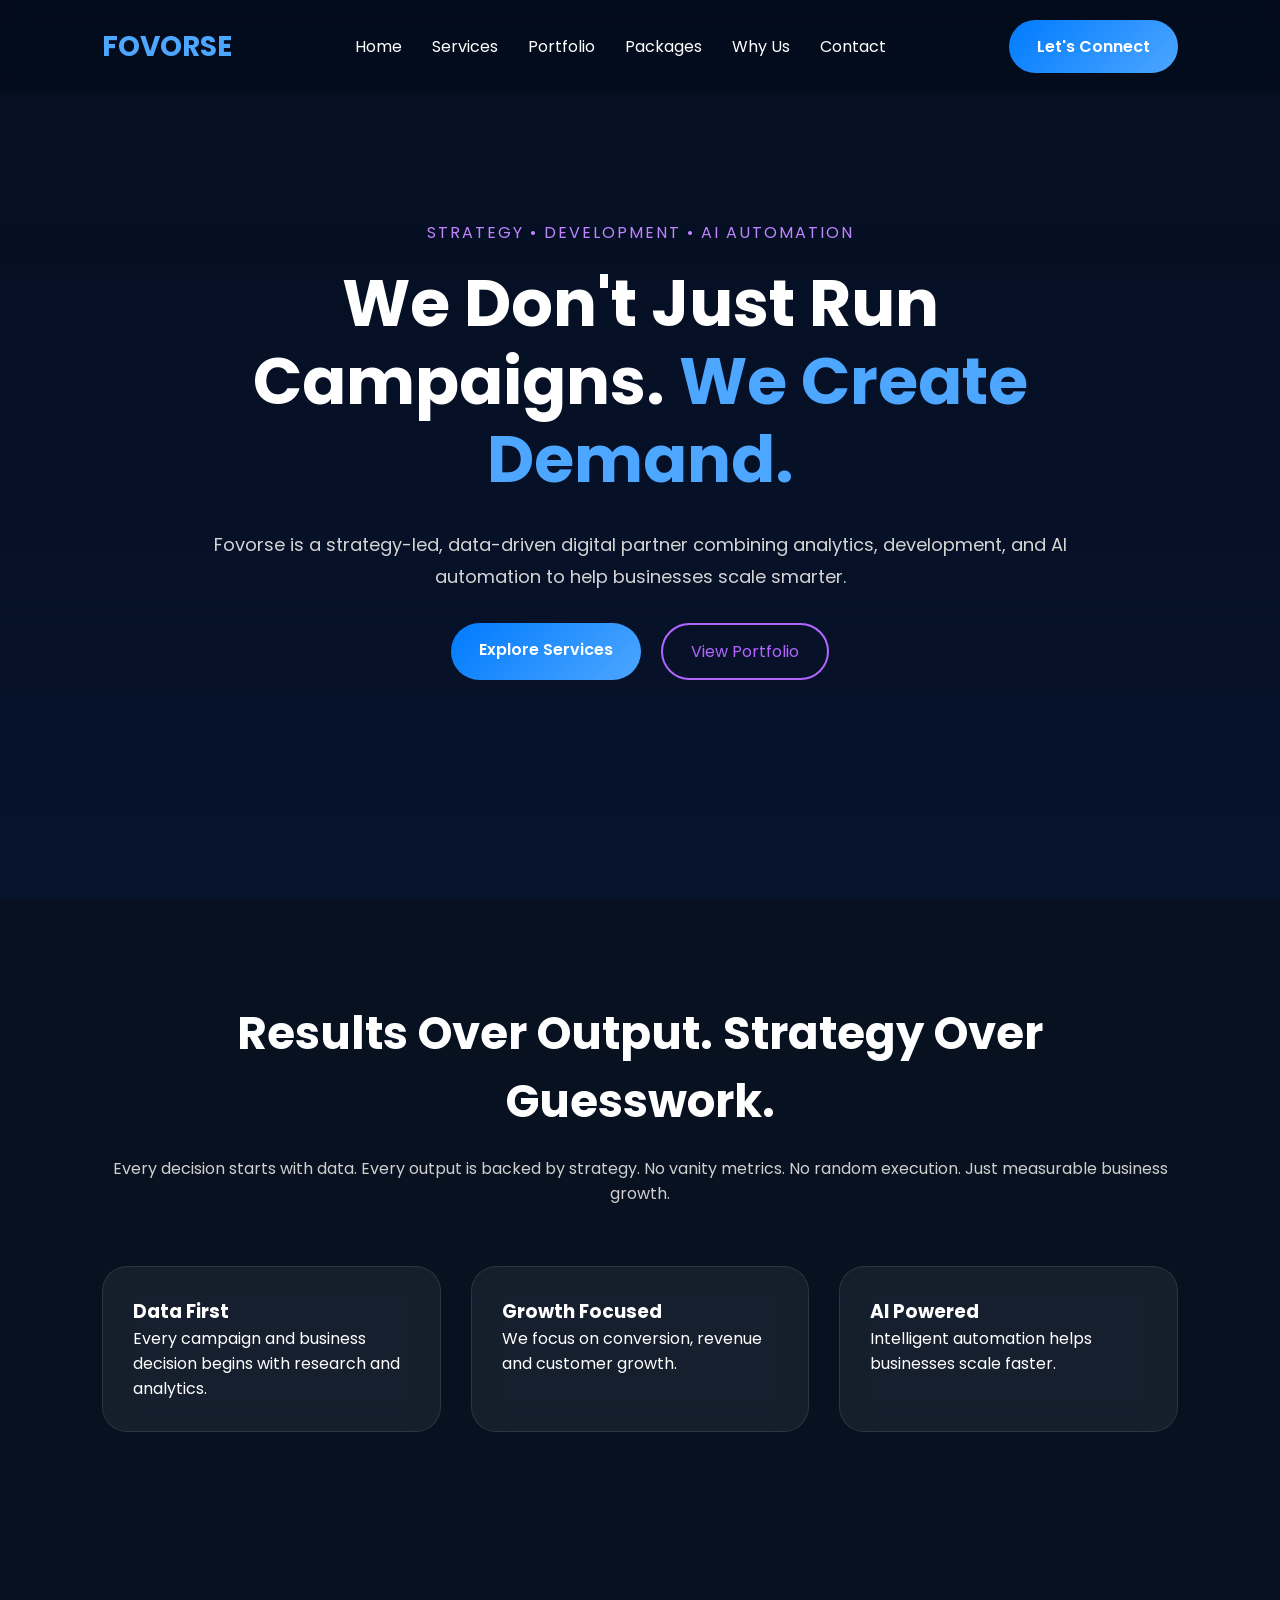
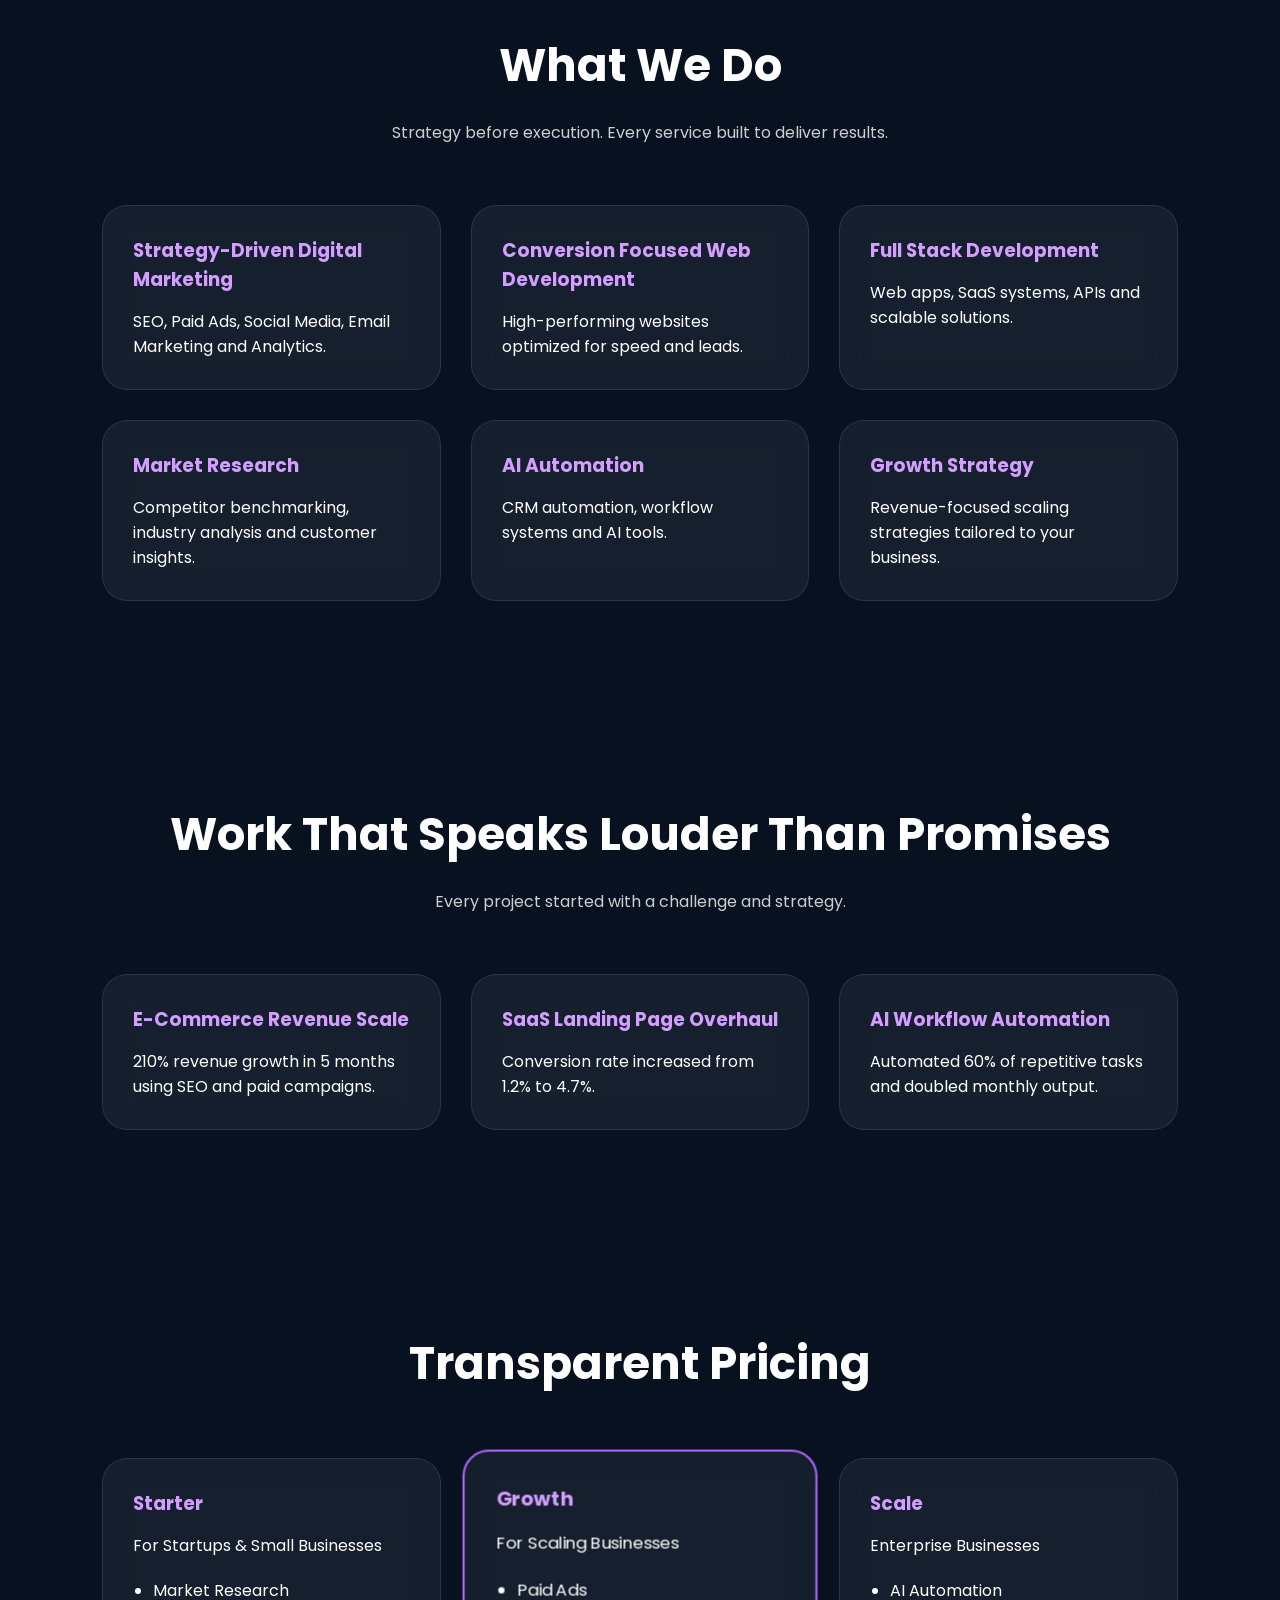
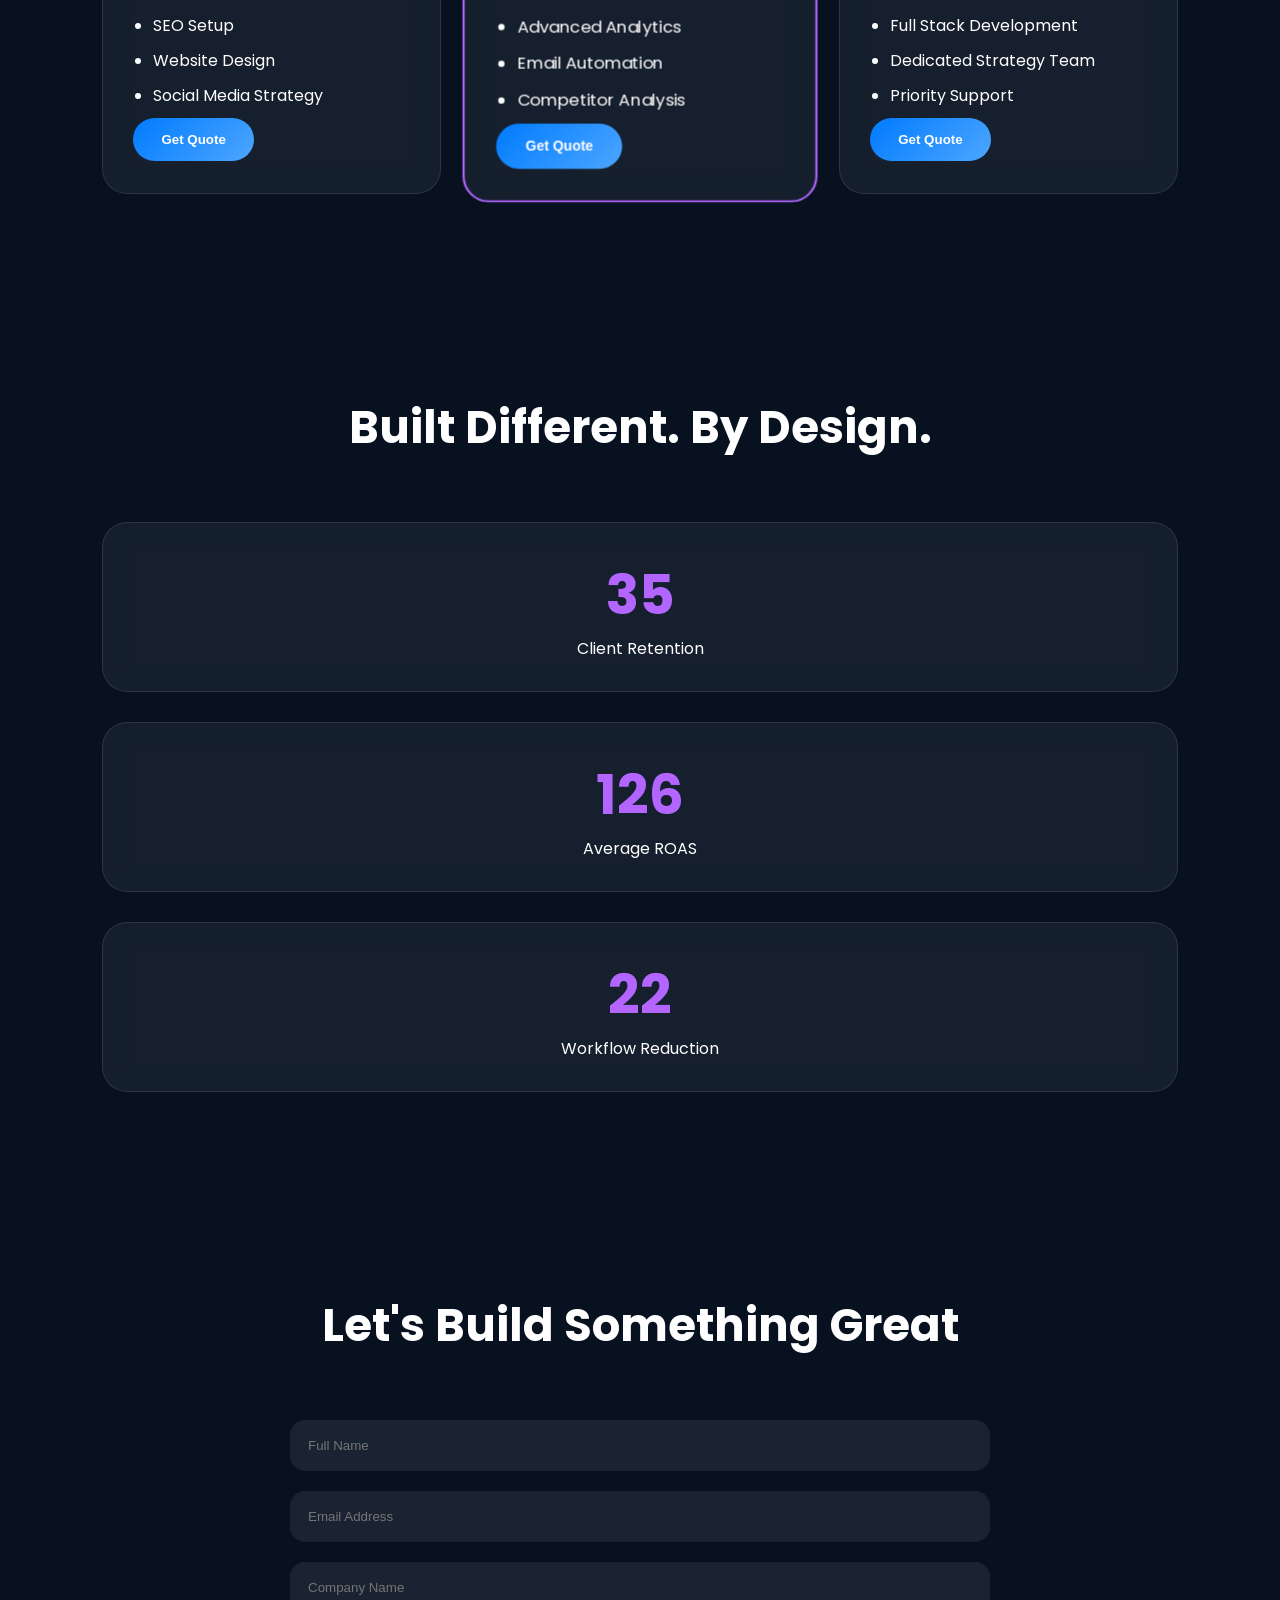
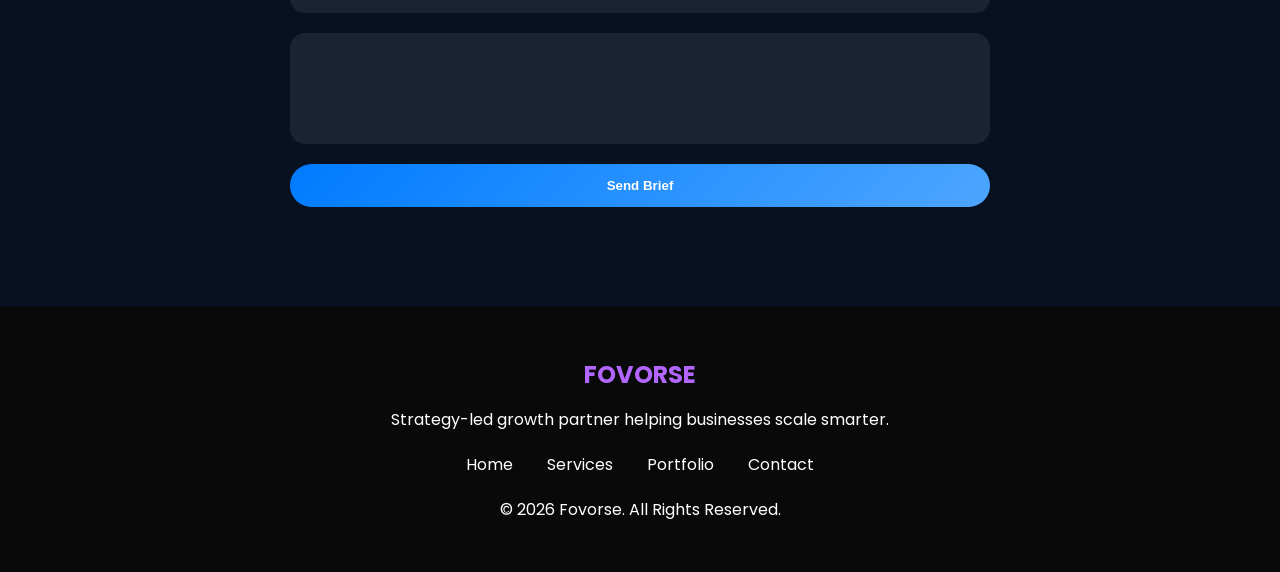
==== index.html @ 31e38d90 "index.html enhanced" ====
<!DOCTYPE html>
<html lang="en">

<head>
    <meta charset="UTF-8" />
    <meta name="viewport" content="width=device-width, initial-scale=1.0" />

    <title>Fovorse | Strategy Driven Growth</title>

    <link rel="stylesheet" href="style.css" />

    <link href="https://fonts.googleapis.com/css2?family=Poppins:wght@300;400;500;600;700&display=swap"
        rel="stylesheet">
</head>

<body>

    <!-- VIDEO BACKGROUND -->
    <div class="video-container">
        <video autoplay muted loop playsinline>
            <source src="bg-video.mp4" type="video/mp4">
        </video>

        <div class="overlay"></div>
    </div>

    <!-- PARTICLES -->
    <div class="particles"></div>

    <!-- NAVBAR -->
    <header class="navbar">

        <div class="logo">
            FOVORSE
        </div>

        <nav>
            <ul class="nav-links">

                <li>
                    <a href="#home">Home</a>
                </li>

                <li>
                    <a href="#services">Services</a>
                </li>

                <li>
                    <a href="#portfolio">Portfolio</a>
                </li>

                <li>
                    <a href="#packages">Packages</a>
                </li>

                <li>
                    <a href="#why-us">Why Us</a>
                </li>

                <li>
                    <a href="#contact">Contact</a>
                </li>

            </ul>
        </nav>

        <a href="#contact" class="btn">
            Let's Connect
        </a>

    </header>

    <!-- HERO SECTION -->
    <section class="hero" id="home">

        <div class="hero-content">

            <span class="tagline">
                STRATEGY • DEVELOPMENT • AI AUTOMATION
            </span>

            <h1 class="hero-title">
                We Don't Just Run Campaigns.
                <span>We Create Demand.</span>
            </h1>

            <p class="hero-text">
                Fovorse is a strategy-led, data-driven digital partner
                combining analytics, development, and AI automation
                to help businesses scale smarter.
            </p>

            <div class="hero-buttons">

                <a href="#services" class="btn">
                    Explore Services
                </a>

                <a href="#portfolio" class="btn-outline">
                    View Portfolio
                </a>

            </div>

        </div>

    </section>

    <!-- ABOUT -->
    <section class="about reveal">

        <div class="section-header">

            <h2>
                Results Over Output.
                Strategy Over Guesswork.
            </h2>

            <p>
                Every decision starts with data.
                Every output is backed by strategy.
                No vanity metrics. No random execution.
                Just measurable business growth.
            </p>

        </div>

        <div class="about-grid">

            <div class="card">
                <h3>Data First</h3>

                <p>
                    Every campaign and business decision
                    begins with research and analytics.
                </p>
            </div>

            <div class="card">
                <h3>Growth Focused</h3>

                <p>
                    We focus on conversion,
                    revenue and customer growth.
                </p>
            </div>

            <div class="card">
                <h3>AI Powered</h3>

                <p>
                    Intelligent automation
                    helps businesses scale faster.
                </p>
            </div>

        </div>

    </section>

    <!-- SERVICES -->
    <section class="services reveal" id="services">

        <div class="section-header">

            <h2>
                What We Do
            </h2>

            <p>
                Strategy before execution.
                Every service built to deliver results.
            </p>

        </div>

        <div class="services-grid">

            <div class="service-card">
                <h3>
                    Strategy-Driven Digital Marketing
                </h3>

                <p>
                    SEO, Paid Ads, Social Media,
                    Email Marketing and Analytics.
                </p>
            </div>

            <div class="service-card">
                <h3>
                    Conversion Focused Web Development
                </h3>

                <p>
                    High-performing websites
                    optimized for speed and leads.
                </p>
            </div>

            <div class="service-card">
                <h3>
                    Full Stack Development
                </h3>

                <p>
                    Web apps, SaaS systems,
                    APIs and scalable solutions.
                </p>
            </div>

            <div class="service-card">
                <h3>
                    Market Research
                </h3>

                <p>
                    Competitor benchmarking,
                    industry analysis and customer insights.
                </p>
            </div>

            <div class="service-card">
                <h3>
                    AI Automation
                </h3>

                <p>
                    CRM automation,
                    workflow systems and AI tools.
                </p>
            </div>

            <div class="service-card">
                <h3>
                    Growth Strategy
                </h3>

                <p>
                    Revenue-focused scaling strategies
                    tailored to your business.
                </p>
            </div>

        </div>

    </section>

    <!-- PORTFOLIO -->
    <section class="portfolio reveal" id="portfolio">

        <div class="section-header">

            <h2>
                Work That Speaks Louder Than Promises
            </h2>

            <p>
                Every project started with
                a challenge and strategy.
            </p>

        </div>

        <div class="portfolio-grid">

            <div class="portfolio-card">

                <h3>
                    E-Commerce Revenue Scale
                </h3>

                <p>
                    210% revenue growth in 5 months
                    using SEO and paid campaigns.
                </p>

            </div>

            <div class="portfolio-card">

                <h3>
                    SaaS Landing Page Overhaul
                </h3>

                <p>
                    Conversion rate increased
                    from 1.2% to 4.7%.
                </p>

            </div>

            <div class="portfolio-card">

                <h3>
                    AI Workflow Automation
                </h3>

                <p>
                    Automated 60% of repetitive tasks
                    and doubled monthly output.
                </p>

            </div>

        </div>

    </section>

    <!-- PACKAGES -->
    <section class="packages reveal" id="packages">

        <div class="section-header">

            <h2>
                Transparent Pricing
            </h2>

        </div>

        <div class="package-grid">

            <div class="package-card">
                <h3>Starter</h3>

                <p>
                    For Startups & Small Businesses
                </p>

                <ul>
                    <li>Market Research</li>
                    <li>SEO Setup</li>
                    <li>Website Design</li>
                    <li>Social Media Strategy</li>
                </ul>

                <button class="btn">
                    Get Quote
                </button>
            </div>

            <div class="package-card featured">

                <h3>Growth</h3>

                <p>
                    For Scaling Businesses
                </p>

                <ul>
                    <li>Paid Ads</li>
                    <li>Advanced Analytics</li>
                    <li>Email Automation</li>
                    <li>Competitor Analysis</li>
                </ul>

                <button class="btn">
                    Get Quote
                </button>

            </div>

            <div class="package-card">

                <h3>Scale</h3>

                <p>
                    Enterprise Businesses
                </p>

                <ul>
                    <li>AI Automation</li>
                    <li>Full Stack Development</li>
                    <li>Dedicated Strategy Team</li>
                    <li>Priority Support</li>
                </ul>

                <button class="btn">
                    Get Quote
                </button>

            </div>

        </div>

    </section>

    <!-- WHY US -->
    <section class="why-us reveal" id="why-us">

        <div class="section-header">

            <h2>
                Built Different. By Design.
            </h2>

        </div>

        <div class="stats-container">

            <div class="stat-box">
                <h2 class="counter"
                    data-target="95">
                    0
                </h2>

                <p>
                    Client Retention
                </p>
            </div>

            <div class="stat-box">
                <h2 class="counter"
                    data-target="350">
                    0
                </h2>

                <p>
                    Average ROAS
                </p>
            </div>

            <div class="stat-box">
                <h2 class="counter"
                    data-target="60">
                    0
                </h2>

                <p>
                    Workflow Reduction
                </p>
            </div>

        </div>

    </section>

    <!-- CONTACT -->
    <section class="contact reveal" id="contact">

        <div class="section-header">

            <h2>
                Let's Build Something Great
            </h2>

        </div>

        <form class="contact-form">

            <input type="text"
                placeholder="Full Name"
                required>

            <input type="email"
                placeholder="Email Address"
                required>

            <input type="text"
                placeholder="Company Name">

            <textarea rows="5"
                placeholder="Tell us about your project">
            </textarea>

            <button class="btn">
                Send Brief
            </button>

        </form>

    </section>

    <!-- FOOTER -->
    <footer class="footer">

        <h2>
            FOVORSE
        </h2>

        <p>
            Strategy-led growth partner
            helping businesses scale smarter.
        </p>

        <div class="footer-links">

            <a href="#home">
                Home
            </a>

            <a href="#services">
                Services
            </a>

            <a href="#portfolio">
                Portfolio
            </a>

            <a href="#contact">
                Contact
            </a>

        </div>

        <p>
            © 2026 Fovorse.
            All Rights Reserved.
        </p>

    </footer>

    <script src="script.js"></script>

</body>

</html>
---- style.css ----
*{
    margin:0;
    padding:0;
    box-sizing:border-box;
    scroll-behavior:smooth;
}

body{
    font-family:'Poppins',sans-serif;
    background:#071120;
    color:white;
    overflow-x:hidden;
}

/* VIDEO BACKGROUND */

.video-container{
    position:fixed;
    top:0;
    left:0;
    width:100%;
    height:100%;
    z-index:-2;
    overflow:hidden;
}

.video-container video{
    width:100%;
    height:100%;
    object-fit:cover;
}

/* DARK BLUE OVERLAY */

.overlay{
    position:absolute;
    top:0;
    left:0;
    width:100%;
    height:100%;
    background:
    linear-gradient(
        rgba(5,15,35,0.88),
        rgba(8,20,45,0.90)
    );
    z-index:1;
}

@keyframes gradientMove{
    0%{
        background-position:0% 50%;
    }
    50%{
        background-position:100% 50%;
    }
    100%{
        background-position:0% 50%;
    }
}

/* NAVBAR */

.navbar{
    position:fixed;
    top:0;
    width:100%;
    padding:20px 8%;
    display:flex;
    justify-content:space-between;
    align-items:center;
    background:rgba(0,0,0,0.2);
    backdrop-filter:blur(15px);
    z-index:1000;
    transition:0.4s ease;
}

.logo{
    font-size:28px;
    font-weight:700;
    color:#4da6ff;
}

.nav-links{
    display:flex;
    gap:30px;
    list-style:none;
}

.nav-links a{
    text-decoration:none;
    color:white;
    transition:0.3s;
}

.nav-links a:hover{
    color:#b266ff;
}

/* BUTTON */

.btn{
    background:linear-gradient(
        135deg,
        #007bff,
        #4da6ff
    );

    color:white;
    padding:14px 28px;
    border:none;
    border-radius:40px;
    cursor:pointer;
    text-decoration:none;
    transition:0.4s ease;
    font-weight:600;
}

.btn:hover{
    transform:translateY(-5px);
    box-shadow:0 10px 25px rgba(77,166,255,.4);
}

.btn-outline{
    border:2px solid #b266ff;
    color:#b266ff;
    padding:14px 28px;
    border-radius:40px;
    text-decoration:none;
    transition:0.4s;
}

.btn-outline:hover{
    background:#b266ff;
    color:white;
}

/* HERO */

.hero{
    min-height:100vh;
    display:flex;
    justify-content:center;
    align-items:center;
    text-align:center;
    padding:100px 8%;
}

.hero-content{
    max-width:900px;
}

.tagline{
    color:#c084ff;
    letter-spacing:2px;
}

.hero-title{
    font-size:65px;
    margin-top:20px;
    line-height:1.2;
    animation:fadeUp 1s ease;
}

.hero-title span{
    color:#4da6ff;
}

.hero-text{
    margin:30px 0;
    color:#d4d4d4;
    font-size:18px;
    line-height:1.8;
}

.hero-buttons{
    display:flex;
    justify-content:center;
    gap:20px;
    flex-wrap:wrap;
}

/* SECTION */

section{
    padding:100px 8%;
}

.section-header{
    text-align:center;
    margin-bottom:60px;
}

.section-header h2{
    font-size:45px;
    margin-bottom:20px;
}

.section-header p{
    color:#cfcfcf;
}

/* CARDS */

.about-grid,
.services-grid,
.portfolio-grid,
.package-grid,
.stats-container{
    display:grid;
    gap:30px;
}

.about-grid,
.services-grid,
.portfolio-grid{
    grid-template-columns:
    repeat(auto-fit,minmax(280px,1fr));
}

.package-grid{
    grid-template-columns:
    repeat(auto-fit,minmax(300px,1fr));
}

.card,
.service-card,
.portfolio-card,
.package-card,
.stat-box{
    background:rgba(255,255,255,0.06);
    border:1px solid rgba(255,255,255,0.1);
    padding:30px;
    border-radius:25px;
    transition:0.4s ease;
    backdrop-filter:blur(15px);
}
.card:hover,
.service-card:hover,
.portfolio-card:hover,
.package-card:hover,
.stat-box:hover{
    transform:translateY(-10px);
    box-shadow:
    0 10px 40px rgba(178,102,255,.2);
}

.service-card h3,
.portfolio-card h3,
.package-card h3{
    margin-bottom:15px;
    color:#d39eff;
}

.portfolio-card ul,
.package-card ul{
    margin-top:20px;
    padding-left:20px;
}

.portfolio-card li,
.package-card li{
    margin-bottom:10px;
}

/* FEATURED PACKAGE */

.featured{
    border:2px solid #b266ff;
    transform:scale(1.05);
}

/* COUNTER */

.stat-box{
    text-align:center;
}

.counter{
    font-size:55px;
    color:#b266ff;
}

/* CONTACT */

.contact-form{
    max-width:700px;
    margin:auto;
    display:flex;
    flex-direction:column;
    gap:20px;
}

.contact-form input,
.contact-form textarea,
.contact-form select{
    width:100%;
    padding:18px;
    border:none;
    border-radius:15px;
    background:rgba(255,255,255,0.08);
    color:white;
    outline:none;
}

.contact-form textarea{
    resize:none;
}

/* FOOTER */

.footer{
    text-align:center;
    padding:50px 8%;
    background:#090909;
}

.footer h2{
    color:#b266ff;
    margin-bottom:15px;
}

.footer-links{
    margin:20px 0;
}

.footer-links a{
    color:white;
    text-decoration:none;
    margin:0 15px;
}

.footer-links a:hover{
    color:#b266ff;
}

/* REVEAL ANIMATION */

.reveal{
    opacity:0;
    transform:translateY(60px);
    transition:1s ease;
}

.reveal.active{
    opacity:1;
    transform:translateY(0);
}

/* FADE */

@keyframes fadeUp{
    from{
        opacity:0;
        transform:translateY(50px);
    }

    to{
        opacity:1;
        transform:translateY(0);
    }
}

/* RESPONSIVE */

@media(max-width:900px){

    .navbar{
        flex-direction:column;
        gap:20px;
    }

    .nav-links{
        flex-wrap:wrap;
        justify-content:center;
    }

    .hero-title{
        font-size:45px;
    }

    .section-header h2{
        font-size:35px;
    }
}
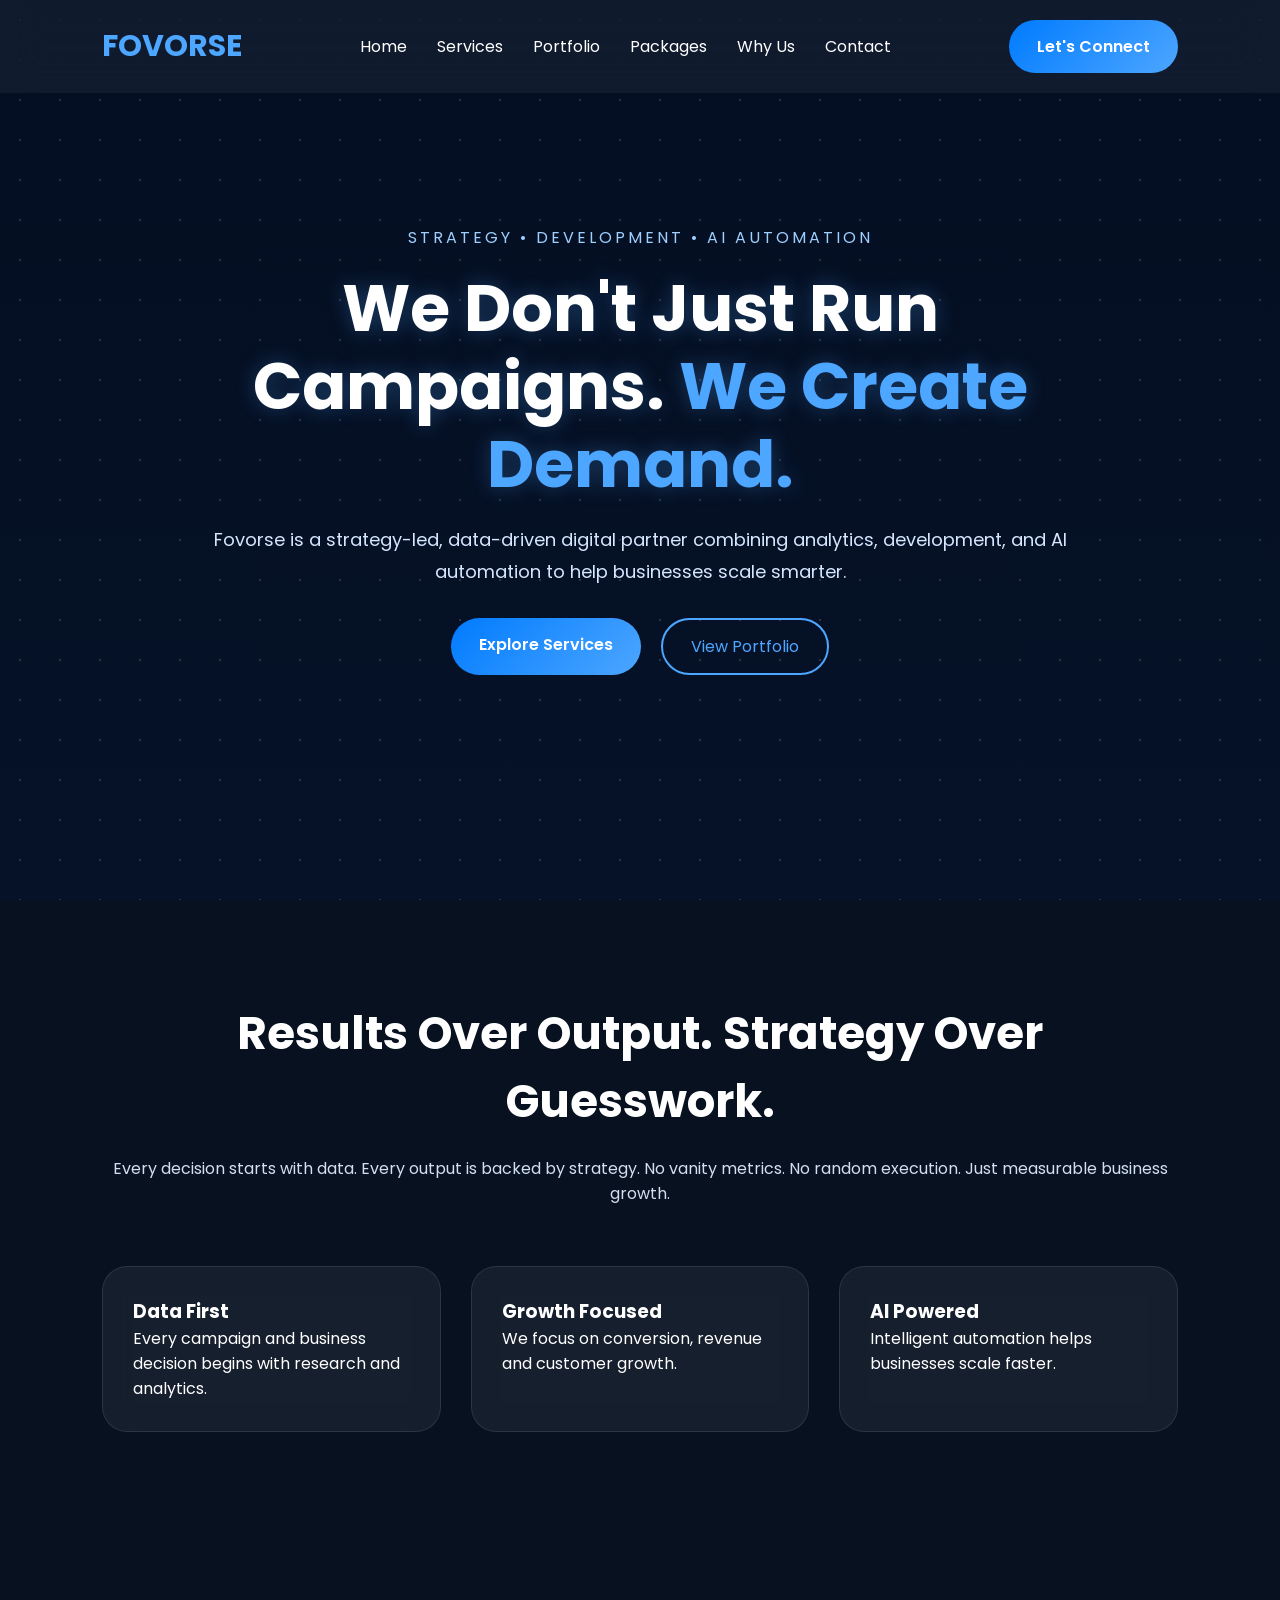
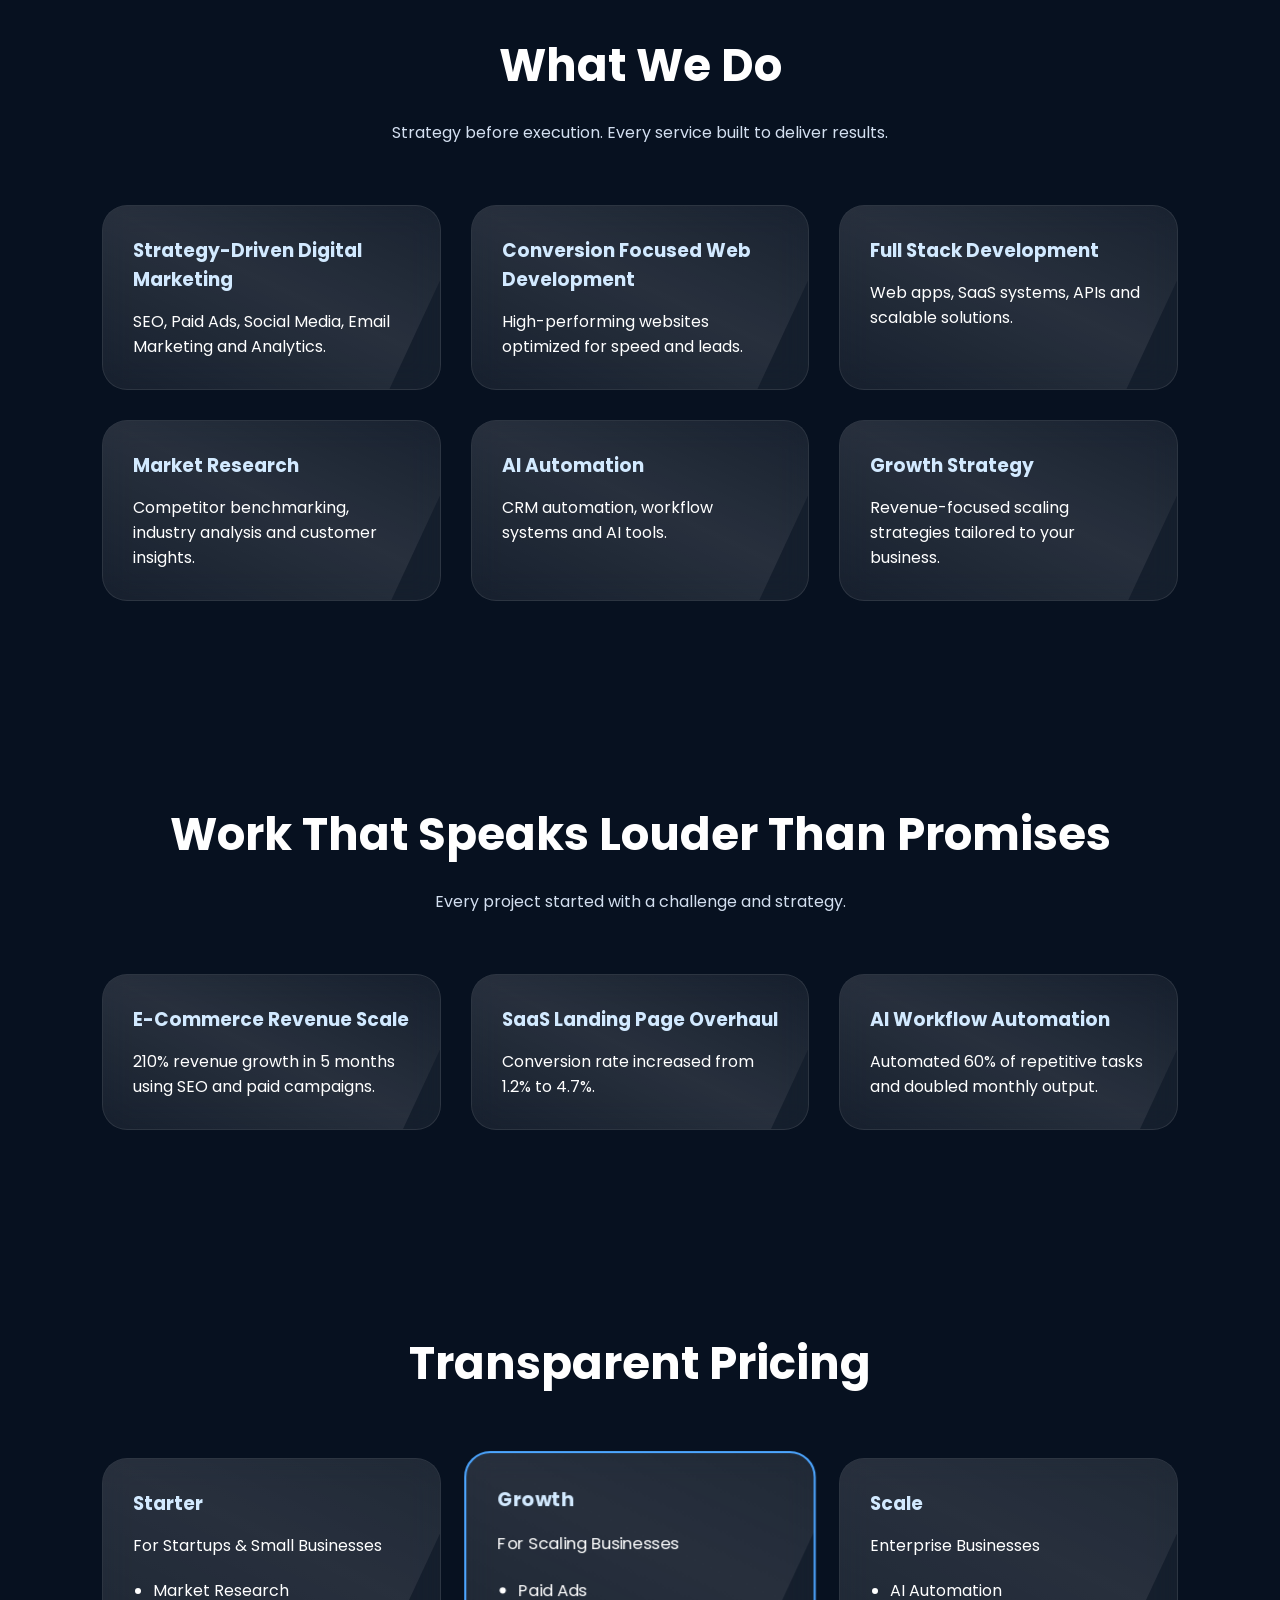
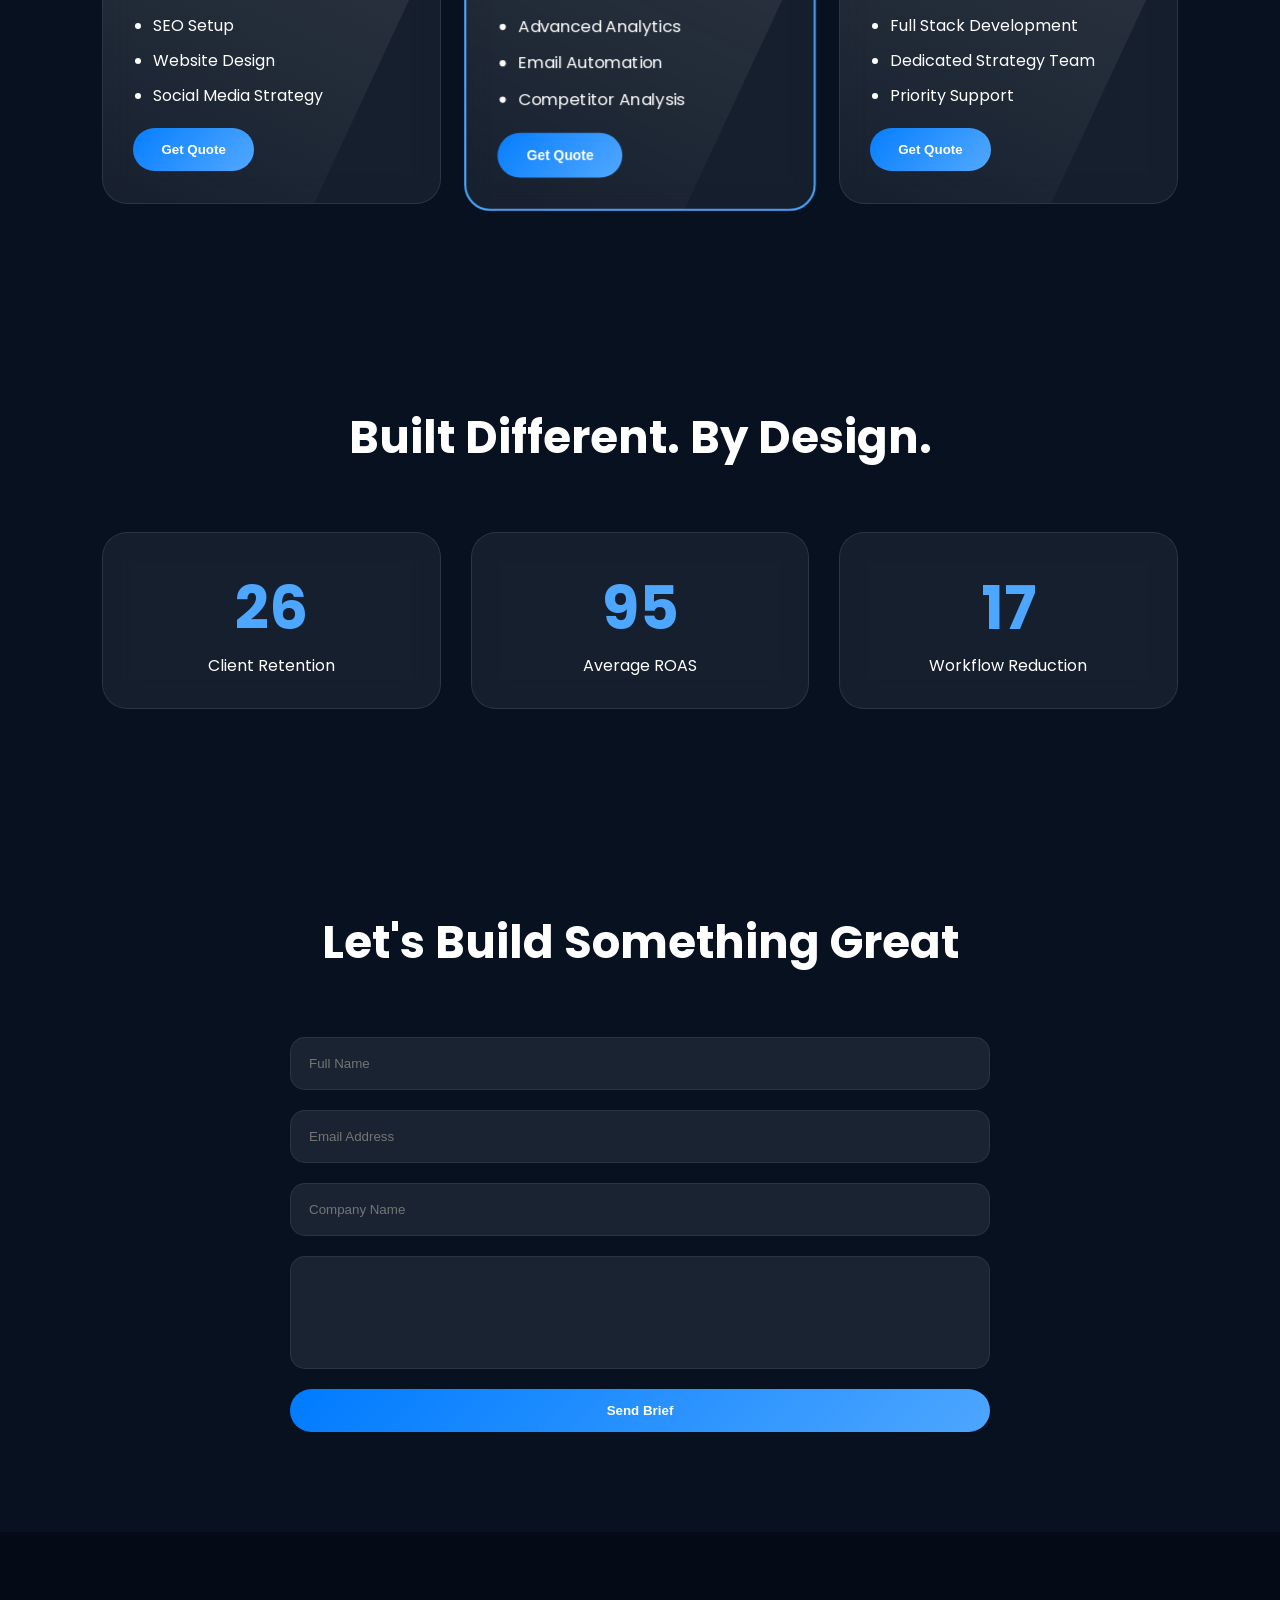
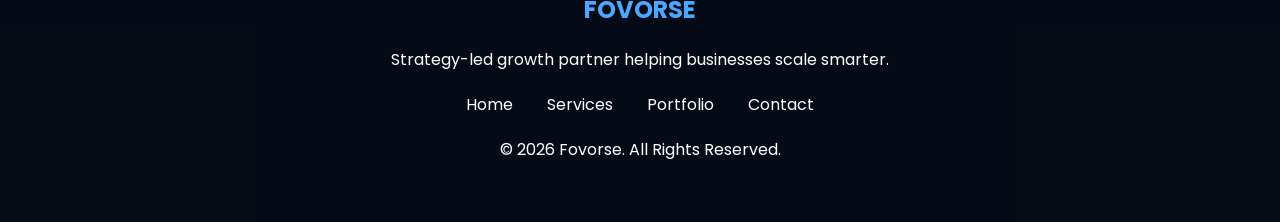
==== commit 7f08be19: "added services.html" ====
--- a/index.html
+++ b/index.html
@@ -42,7 +42,7 @@
                 </li>
 
                 <li>
-                    <a href="#services">Services</a>
+                    <a href="services.html">Services</a>
                 </li>
 
                 <li>
@@ -92,7 +92,7 @@
 
             <div class="hero-buttons">
 
-                <a href="#services" class="btn">
+                <a href="services.html" class="btn">
                     Explore Services
                 </a>
 
@@ -159,6 +159,7 @@
     </section>
 
     <!-- SERVICES -->
+     
     <section class="services reveal" id="services">
 
         <div class="section-header">
@@ -489,7 +490,7 @@
                 Home
             </a>
 
-            <a href="#services">
+            <a href="services.html">
                 Services
             </a>
 
--- a/style.css
+++ b/style.css
@@ -19,42 +19,64 @@
     top:0;
     left:0;
     width:100%;
-    height:100%;
-    z-index:-2;
+    height:100vh;
+    z-index:-3;
     overflow:hidden;
 }
 
 .video-container video{
+    width:135%;
+    height:135%;
+    object-fit:cover;
+
+    position:absolute;
+    top:50%;
+    left:50%;
+
+    transform:
+    translate(-50%, -50%)
+    scale(1.35);
+}
+
+.overlay{
+    position:absolute;
     width:100%;
     height:100%;
-    object-fit:cover;
-}
-
-/* DARK BLUE OVERLAY */
-
-.overlay{
-    position:absolute;
     top:0;
     left:0;
+    background:
+    linear-gradient(
+        rgba(5,15,35,.90),
+        rgba(6,18,40,.94)
+    );
+}
+
+/* PARTICLES */
+
+.particles{
+    position:fixed;
     width:100%;
     height:100%;
-    background:
-    linear-gradient(
-        rgba(5,15,35,0.88),
-        rgba(8,20,45,0.90)
+    top:0;
+    left:0;
+    z-index:-2;
+    background-image:
+    radial-gradient(
+        rgba(255,255,255,.15) 1px,
+        transparent 1px
     );
-    z-index:1;
-}
-
-@keyframes gradientMove{
-    0%{
-        background-position:0% 50%;
-    }
-    50%{
-        background-position:100% 50%;
-    }
-    100%{
-        background-position:0% 50%;
+
+    background-size:40px 40px;
+    animation:moveParticles 15s linear infinite;
+}
+
+@keyframes moveParticles{
+    from{
+        transform:translateY(0);
+    }
+
+    to{
+        transform:translateY(-120px);
     }
 }
 
@@ -68,41 +90,60 @@
     display:flex;
     justify-content:space-between;
     align-items:center;
-    background:rgba(0,0,0,0.2);
+    z-index:1000;
+
+    background:rgba(255,255,255,.05);
     backdrop-filter:blur(15px);
-    z-index:1000;
-    transition:0.4s ease;
+
+    transition:.4s ease;
 }
 
 .logo{
-    font-size:28px;
+    font-size:30px;
     font-weight:700;
-    color:#4da6ff;
+    color:#4DA6FF;
 }
 
 .nav-links{
+    list-style:none;
     display:flex;
     gap:30px;
-    list-style:none;
 }
 
 .nav-links a{
     text-decoration:none;
     color:white;
-    transition:0.3s;
+    position:relative;
+    transition:.3s;
 }
 
 .nav-links a:hover{
-    color:#b266ff;
-}
-
-/* BUTTON */
+    color:#4DA6FF;
+}
+
+.nav-links a::after{
+    content:"";
+    position:absolute;
+    width:0%;
+    height:2px;
+    background:#4DA6FF;
+    left:0;
+    bottom:-5px;
+    transition:.4s;
+}
+
+.nav-links a:hover::after{
+    width:100%;
+}
+
+/* BUTTONS */
 
 .btn{
-    background:linear-gradient(
+    background:
+    linear-gradient(
         135deg,
-        #007bff,
-        #4da6ff
+        #007BFF,
+        #4DA6FF
     );
 
     color:white;
@@ -111,27 +152,55 @@
     border-radius:40px;
     cursor:pointer;
     text-decoration:none;
-    transition:0.4s ease;
     font-weight:600;
+    transition:.4s ease;
+
+    animation:pulse 3s infinite;
 }
 
 .btn:hover{
-    transform:translateY(-5px);
-    box-shadow:0 10px 25px rgba(77,166,255,.4);
+    transform:
+    translateY(-5px)
+    scale(1.03);
+
+    box-shadow:
+    0 10px 25px
+    rgba(77,166,255,.4);
 }
 
 .btn-outline{
-    border:2px solid #b266ff;
-    color:#b266ff;
+    border:2px solid #4DA6FF;
     padding:14px 28px;
     border-radius:40px;
+    color:#4DA6FF;
     text-decoration:none;
-    transition:0.4s;
+    transition:.4s;
 }
 
 .btn-outline:hover{
-    background:#b266ff;
+    background:#4DA6FF;
     color:white;
+}
+
+@keyframes pulse{
+
+    0%{
+        box-shadow:
+        0 0 0 0
+        rgba(77,166,255,.5);
+    }
+
+    70%{
+        box-shadow:
+        0 0 0 20px
+        rgba(77,166,255,0);
+    }
+
+    100%{
+        box-shadow:
+        0 0 0 0
+        rgba(77,166,255,0);
+    }
 }
 
 /* HERO */
@@ -142,34 +211,38 @@
     justify-content:center;
     align-items:center;
     text-align:center;
-    padding:100px 8%;
+    padding:0 8%;
 }
 
 .hero-content{
     max-width:900px;
+    animation:fadeUp 1s ease;
 }
 
 .tagline{
-    color:#c084ff;
-    letter-spacing:2px;
+    color:#9fd0ff;
+    letter-spacing:3px;
 }
 
 .hero-title{
     font-size:65px;
-    margin-top:20px;
     line-height:1.2;
-    animation:fadeUp 1s ease;
+    margin:20px 0;
+
+    text-shadow:
+    0 0 20px
+    rgba(77,166,255,.3);
 }
 
 .hero-title span{
-    color:#4da6ff;
+    color:#4DA6FF;
 }
 
 .hero-text{
-    margin:30px 0;
-    color:#d4d4d4;
     font-size:18px;
     line-height:1.8;
+    color:#d6e6ff;
+    margin-bottom:30px;
 }
 
 .hero-buttons{
@@ -179,7 +252,7 @@
     flex-wrap:wrap;
 }
 
-/* SECTION */
+/* SECTIONS */
 
 section{
     padding:100px 8%;
@@ -196,10 +269,10 @@
 }
 
 .section-header p{
-    color:#cfcfcf;
-}
-
-/* CARDS */
+    color:#d3dff0;
+}
+
+/* GRID */
 
 .about-grid,
 .services-grid,
@@ -217,56 +290,106 @@
     repeat(auto-fit,minmax(280px,1fr));
 }
 
-.package-grid{
+.package-grid,
+.stats-container{
     grid-template-columns:
-    repeat(auto-fit,minmax(300px,1fr));
-}
+    repeat(auto-fit,minmax(250px,1fr));
+}
+
+/* CARDS */
 
 .card,
 .service-card,
 .portfolio-card,
 .package-card,
 .stat-box{
-    background:rgba(255,255,255,0.06);
-    border:1px solid rgba(255,255,255,0.1);
+    position:relative;
+    overflow:hidden;
+
+    background:
+    rgba(255,255,255,.06);
+
+    border:
+    1px solid
+    rgba(255,255,255,.1);
+
+    backdrop-filter:blur(15px);
+
     padding:30px;
     border-radius:25px;
-    transition:0.4s ease;
-    backdrop-filter:blur(15px);
-}
+
+    transition:.5s ease;
+
+    animation:
+    floating 5s ease-in-out infinite;
+}
+
 .card:hover,
 .service-card:hover,
 .portfolio-card:hover,
 .package-card:hover,
 .stat-box:hover{
-    transform:translateY(-10px);
+
+    transform:
+    translateY(-12px);
+
     box-shadow:
-    0 10px 40px rgba(178,102,255,.2);
+    0 15px 40px
+    rgba(77,166,255,.2);
+}
+
+/* SHINE EFFECT */
+
+.service-card::before,
+.portfolio-card::before,
+.package-card::before{
+    content:"";
+    position:absolute;
+
+    width:200%;
+    height:200%;
+
+    top:-100%;
+    left:-100%;
+
+    background:
+    linear-gradient(
+        transparent,
+        rgba(255,255,255,.08),
+        transparent
+    );
+
+    transform:rotate(25deg);
+    transition:1s;
+}
+
+.service-card:hover::before,
+.portfolio-card:hover::before,
+.package-card:hover::before{
+    top:100%;
+    left:100%;
 }
 
 .service-card h3,
 .portfolio-card h3,
 .package-card h3{
+    color:#cfe8ff;
     margin-bottom:15px;
-    color:#d39eff;
-}
-
-.portfolio-card ul,
+}
+
 .package-card ul{
-    margin-top:20px;
     padding-left:20px;
-}
-
-.portfolio-card li,
+    margin:20px 0;
+}
+
 .package-card li{
     margin-bottom:10px;
 }
 
-/* FEATURED PACKAGE */
-
 .featured{
-    border:2px solid #b266ff;
-    transform:scale(1.05);
+    border:
+    2px solid #4DA6FF;
+    transform:scale(1.04);
 }
 
 /* COUNTER */
@@ -276,8 +399,8 @@
 }
 
 .counter{
-    font-size:55px;
-    color:#b266ff;
+    font-size:60px;
+    color:#4DA6FF;
 }
 
 /* CONTACT */
@@ -285,21 +408,25 @@
 .contact-form{
     max-width:700px;
     margin:auto;
+
     display:flex;
     flex-direction:column;
     gap:20px;
 }
 
 .contact-form input,
-.contact-form textarea,
-.contact-form select{
-    width:100%;
+.contact-form textarea{
+    background:
+    rgba(255,255,255,.08);
+
+    border:
+    1px solid
+    rgba(255,255,255,.08);
+
     padding:18px;
-    border:none;
     border-radius:15px;
-    background:rgba(255,255,255,0.08);
+    outline:none;
     color:white;
-    outline:none;
 }
 
 .contact-form textarea{
@@ -310,13 +437,14 @@
 
 .footer{
     text-align:center;
-    padding:50px 8%;
-    background:#090909;
+    padding:60px 8%;
+    background:
+    rgba(0,0,0,.3);
 }
 
 .footer h2{
-    color:#b266ff;
-    margin-bottom:15px;
+    color:#4DA6FF;
+    margin-bottom:20px;
 }
 
 .footer-links{
@@ -330,14 +458,14 @@
 }
 
 .footer-links a:hover{
-    color:#b266ff;
-}
-
-/* REVEAL ANIMATION */
+    color:#4DA6FF;
+}
+
+/* REVEAL */
 
 .reveal{
     opacity:0;
-    transform:translateY(60px);
+    transform:translateY(80px);
     transition:1s ease;
 }
 
@@ -346,17 +474,33 @@
     transform:translateY(0);
 }
 
-/* FADE */
+/* ANIMATIONS */
+
+@keyframes floating{
+    0%{
+        transform:translateY(0);
+    }
+
+    50%{
+        transform:translateY(-10px);
+    }
+
+    100%{
+        transform:translateY(0);
+    }
+}
 
 @keyframes fadeUp{
     from{
         opacity:0;
-        transform:translateY(50px);
+        transform:
+        translateY(50px);
     }
 
     to{
         opacity:1;
-        transform:translateY(0);
+        transform:
+        translateY(0);
     }
 }
 
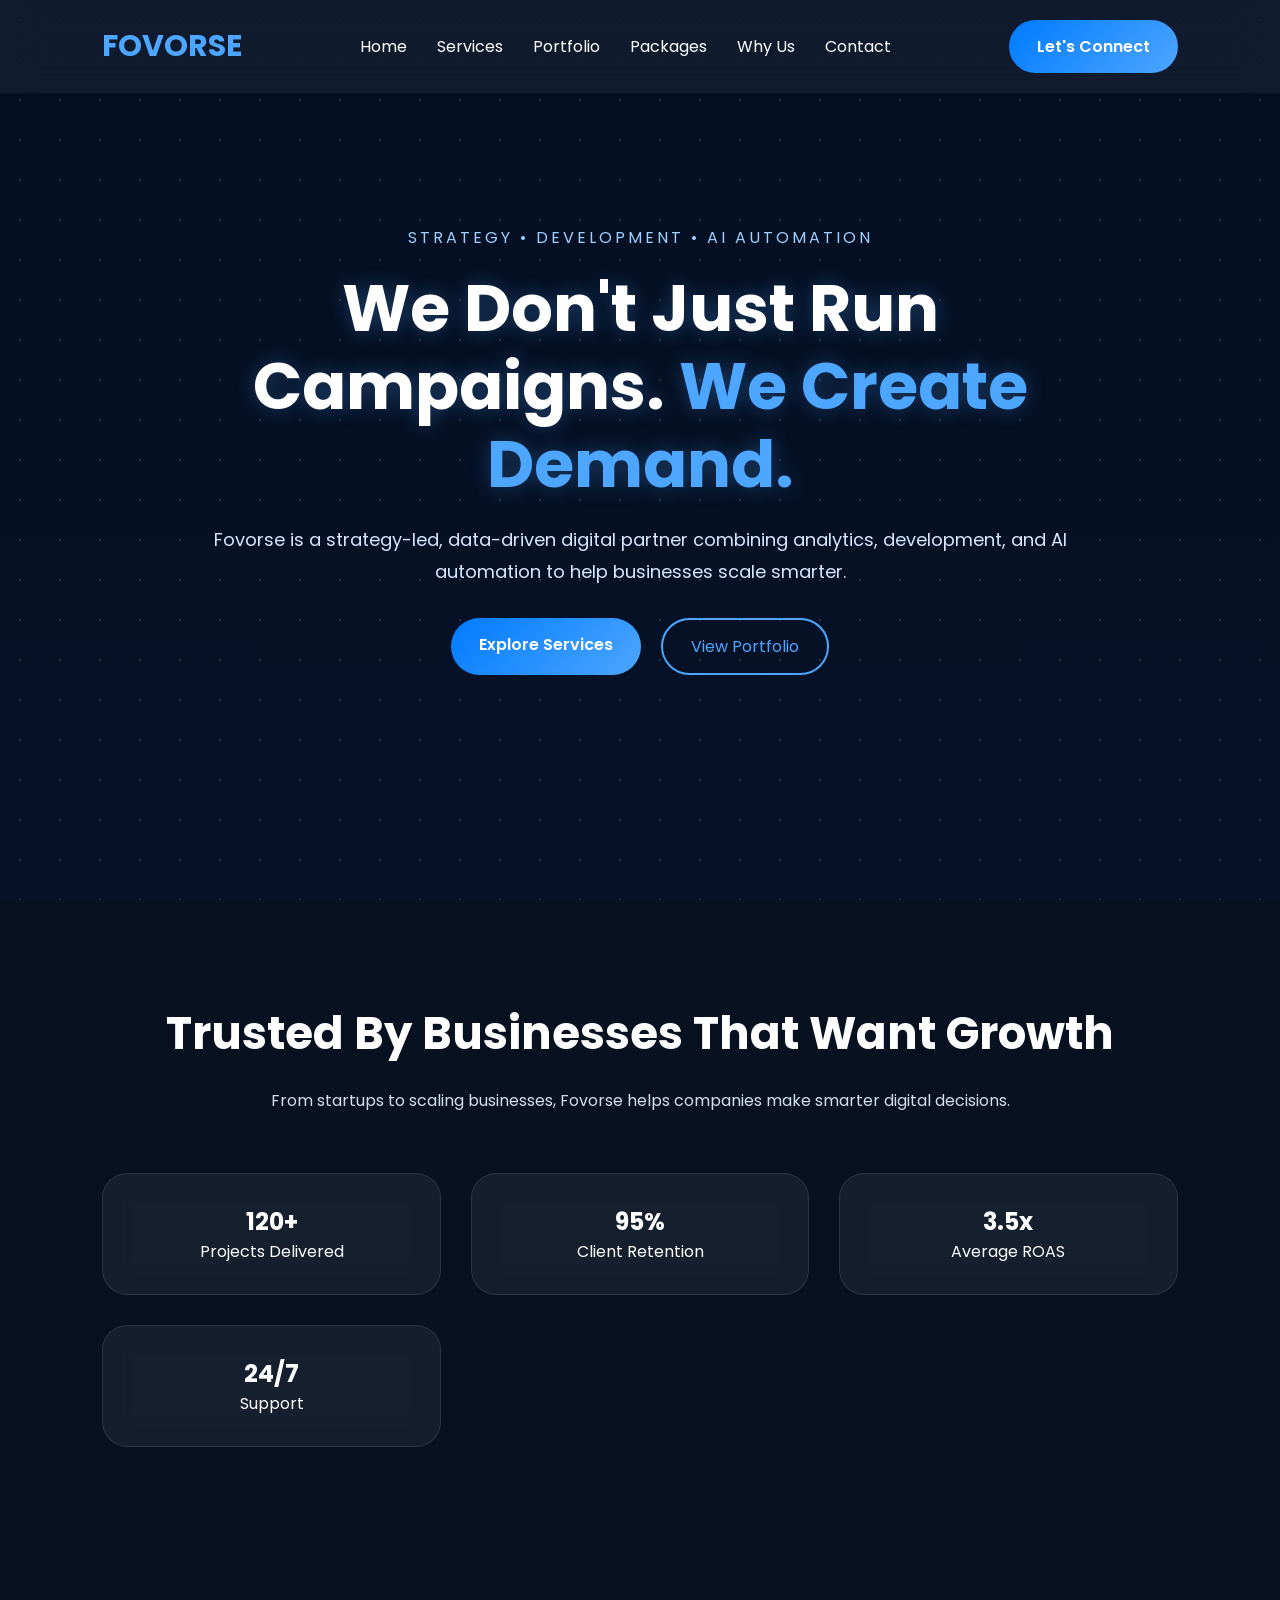
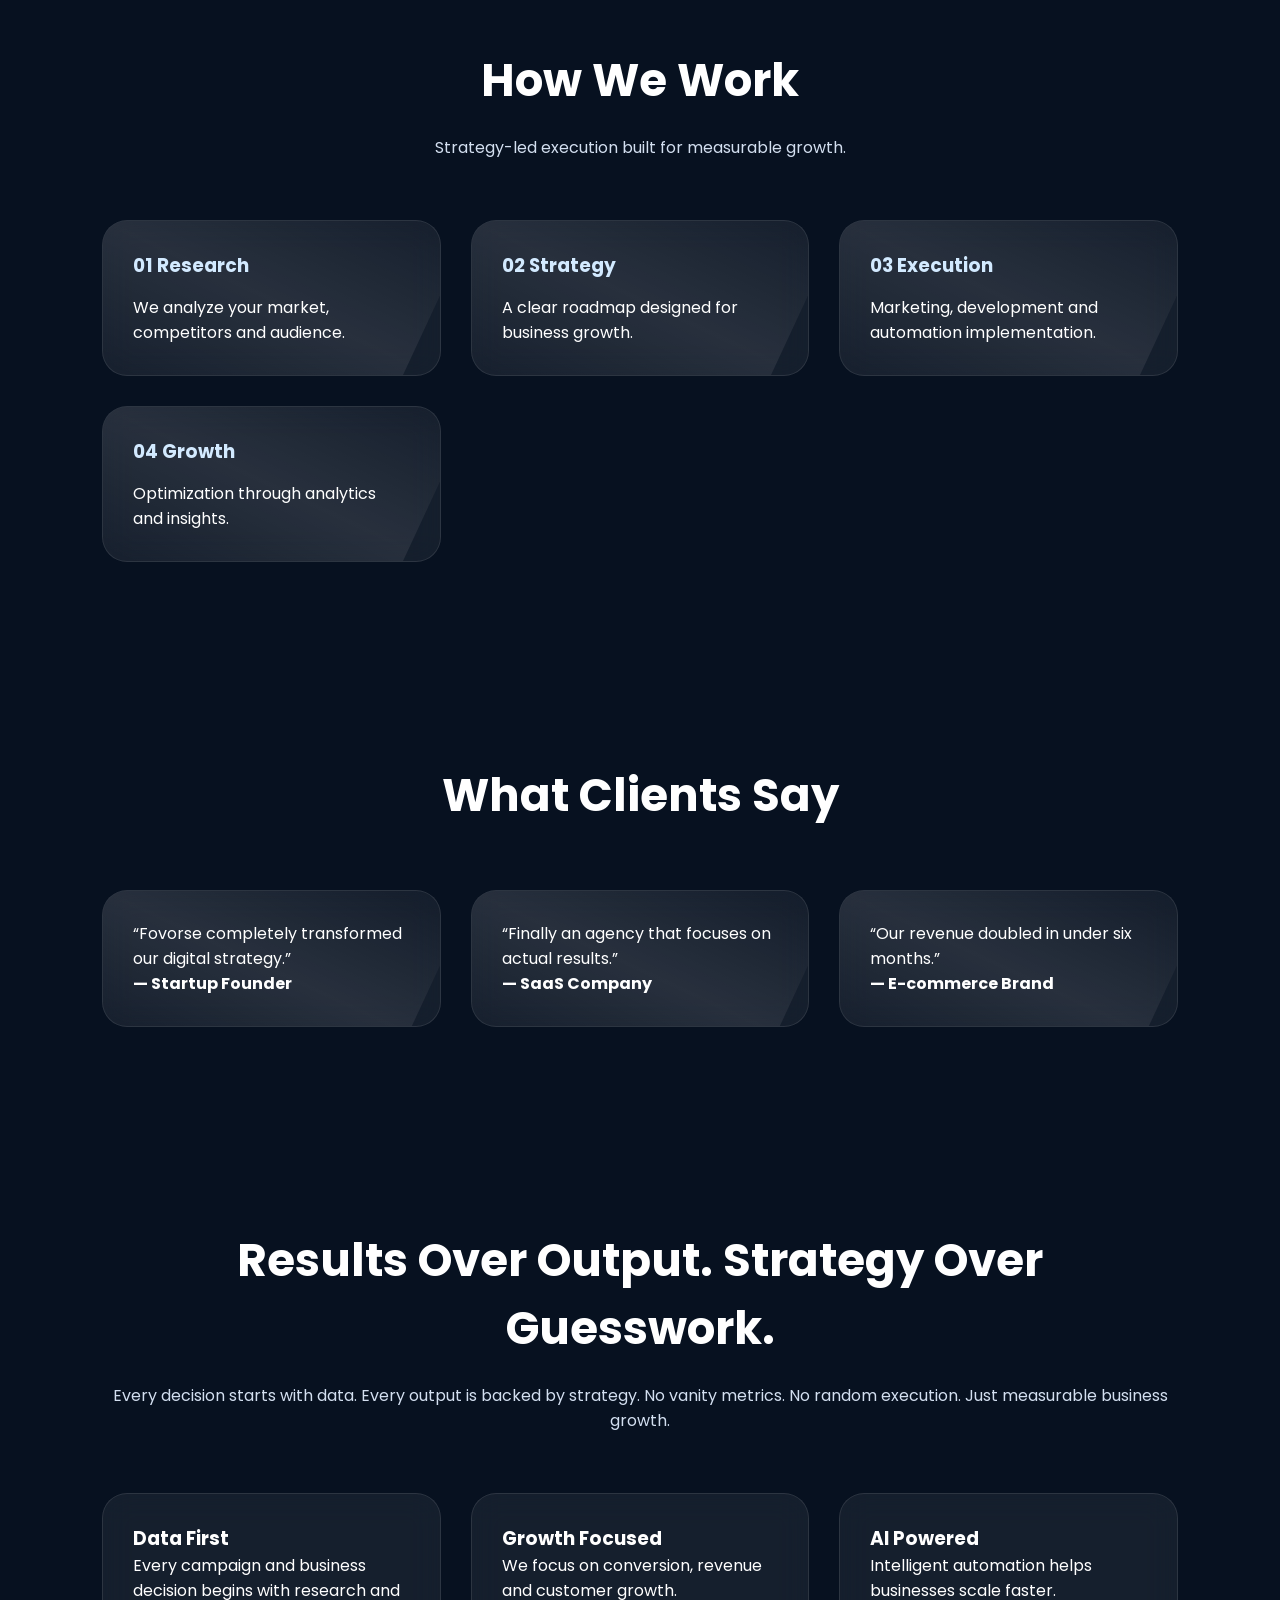
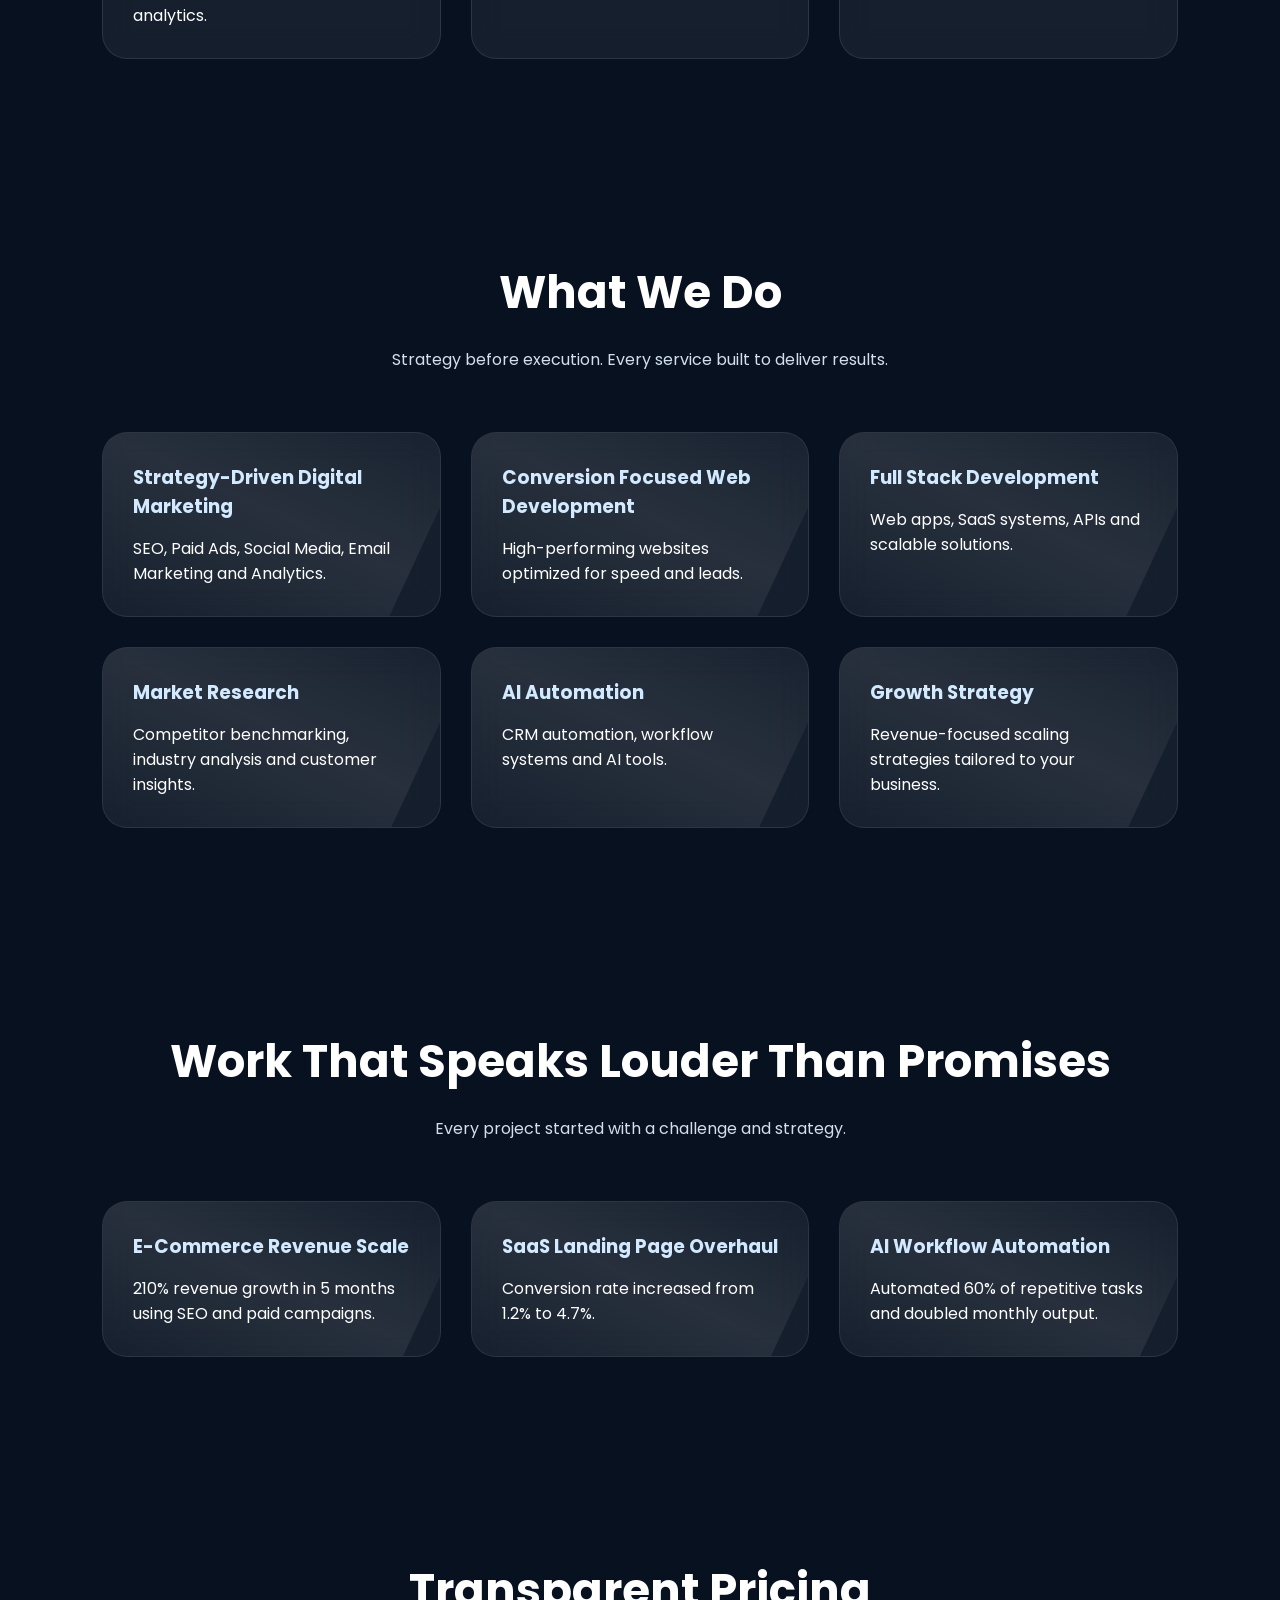
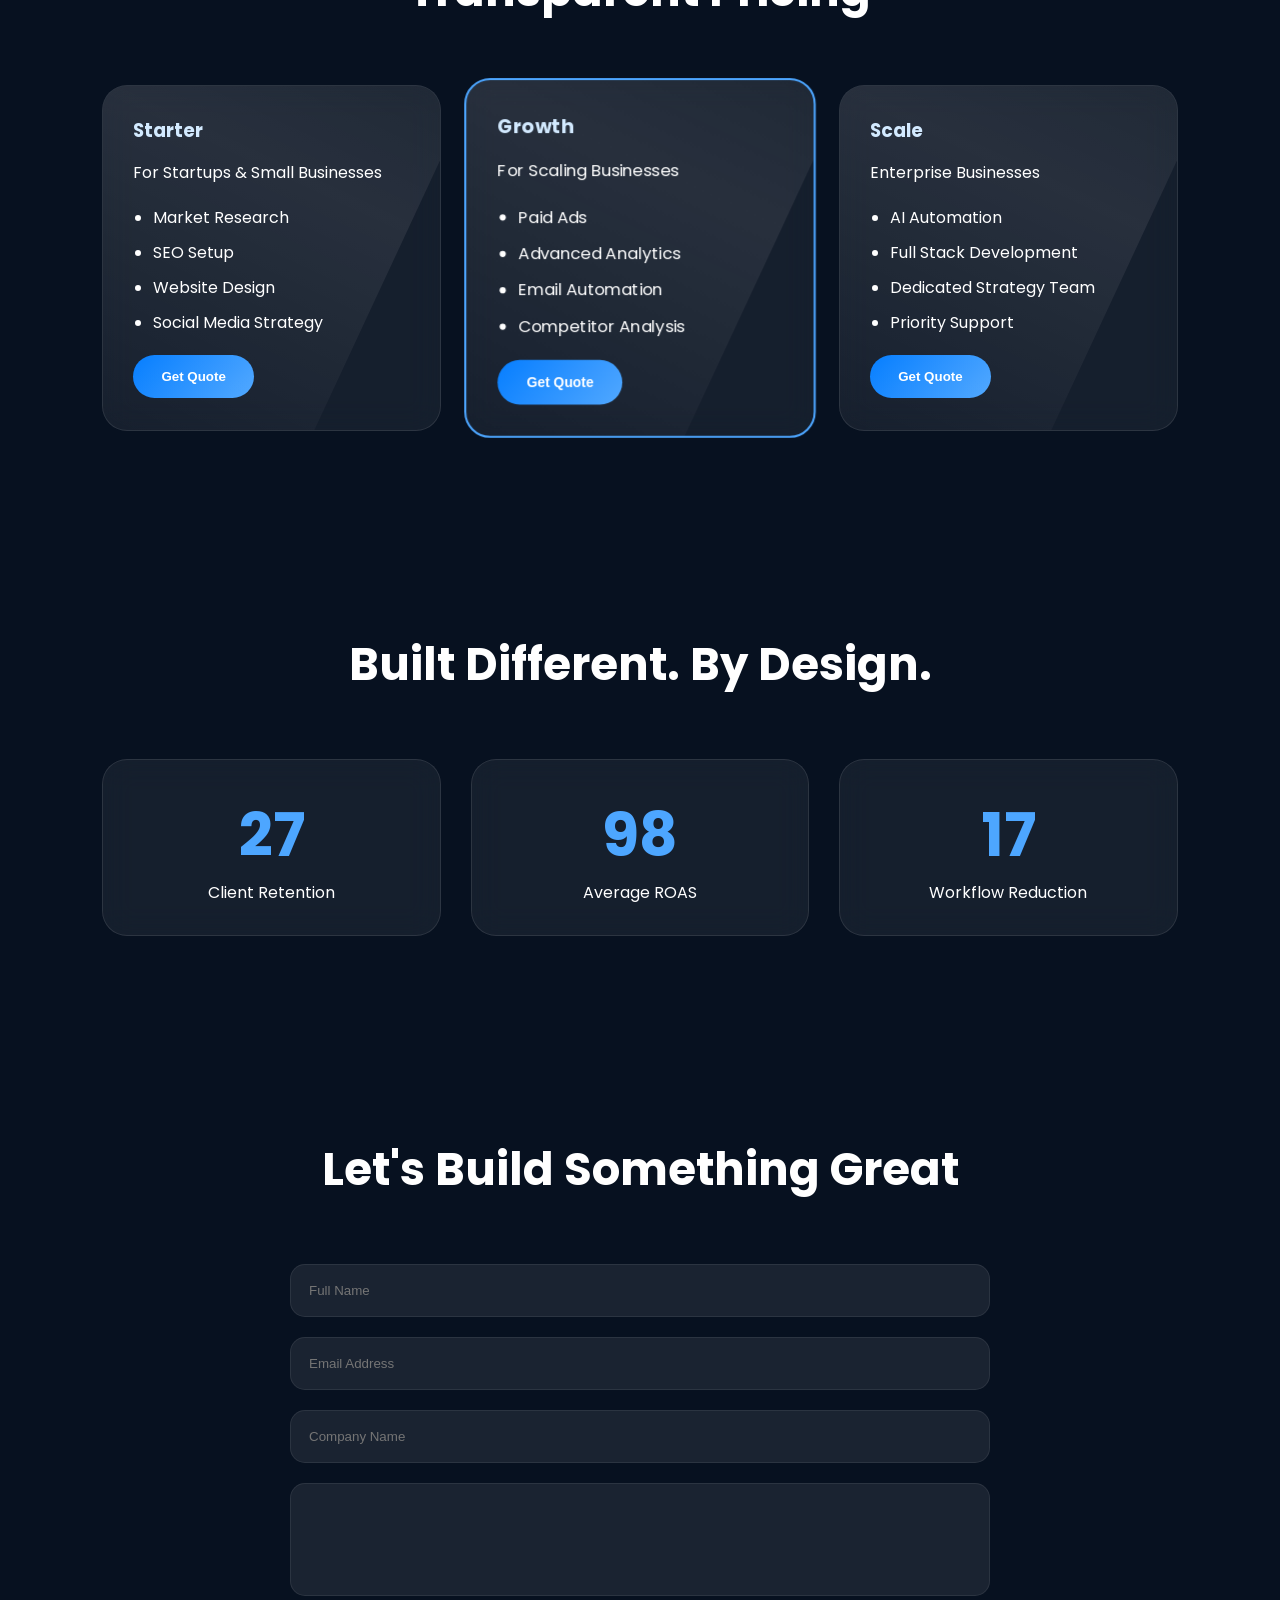
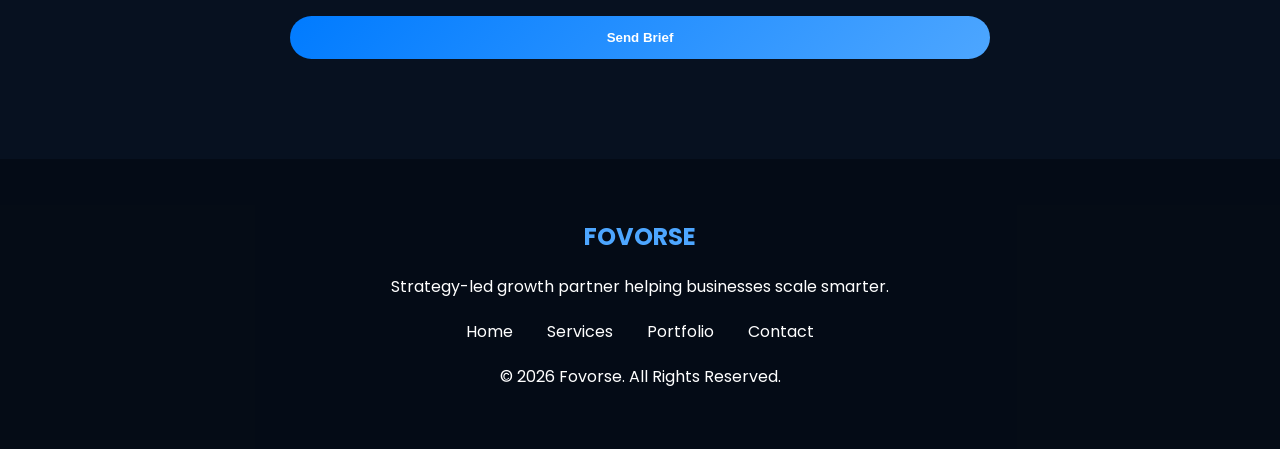
==== commit 943c96d1: "modified" ====
--- a/index.html
+++ b/index.html
@@ -105,6 +105,136 @@
         </div>
 
     </section>
+    <!-- TRUST SECTION -->
+<section class="trust reveal">
+
+    <div class="section-header">
+        <h2>Trusted By Businesses That Want Growth</h2>
+
+        <p>
+            From startups to scaling businesses,
+            Fovorse helps companies make
+            smarter digital decisions.
+        </p>
+    </div>
+
+    <div class="stats-container">
+
+        <div class="stat-box">
+            <h2>120+</h2>
+            <p>Projects Delivered</p>
+        </div>
+
+        <div class="stat-box">
+            <h2>95%</h2>
+            <p>Client Retention</p>
+        </div>
+
+        <div class="stat-box">
+            <h2>3.5x</h2>
+            <p>Average ROAS</p>
+        </div>
+
+        <div class="stat-box">
+            <h2>24/7</h2>
+            <p>Support</p>
+        </div>
+
+    </div>
+
+</section>
+
+
+<!-- PROCESS SECTION -->
+<section class="process reveal">
+
+    <div class="section-header">
+        <h2>How We Work</h2>
+
+        <p>
+            Strategy-led execution
+            built for measurable growth.
+        </p>
+    </div>
+
+    <div class="services-grid">
+
+        <div class="service-card">
+            <h3>01 Research</h3>
+            <p>
+                We analyze your market,
+                competitors and audience.
+            </p>
+        </div>
+
+        <div class="service-card">
+            <h3>02 Strategy</h3>
+            <p>
+                A clear roadmap designed
+                for business growth.
+            </p>
+        </div>
+
+        <div class="service-card">
+            <h3>03 Execution</h3>
+            <p>
+                Marketing, development
+                and automation implementation.
+            </p>
+        </div>
+
+        <div class="service-card">
+            <h3>04 Growth</h3>
+            <p>
+                Optimization through
+                analytics and insights.
+            </p>
+        </div>
+
+    </div>
+
+</section>
+
+
+<!-- TESTIMONIALS -->
+<section class="testimonials reveal">
+
+    <div class="section-header">
+        <h2>What Clients Say</h2>
+    </div>
+
+    <div class="services-grid">
+
+        <div class="service-card">
+            <p>
+                “Fovorse completely transformed
+                our digital strategy.”
+            </p>
+
+            <h4>— Startup Founder</h4>
+        </div>
+
+        <div class="service-card">
+            <p>
+                “Finally an agency that
+                focuses on actual results.”
+            </p>
+
+            <h4>— SaaS Company</h4>
+        </div>
+
+        <div class="service-card">
+            <p>
+                “Our revenue doubled
+                in under six months.”
+            </p>
+
+            <h4>— E-commerce Brand</h4>
+        </div>
+
+    </div>
+
+</section>
 
     <!-- ABOUT -->
     <section class="about reveal">
--- a/style.css
+++ b/style.css
@@ -525,4 +525,26 @@
     .section-header h2{
         font-size:35px;
     }
+}
+/* DYNAMIC BACKGROUND */
+
+.dynamic-bg{
+    position:fixed;
+    top:0;
+    left:0;
+    width:100%;
+    height:100%;
+    z-index:-2;
+
+    background:
+    linear-gradient(
+        135deg,
+        rgba(5,15,35,.85),
+        rgba(0,50,100,.55)
+    );
+
+    transition:
+    background 1.2s ease;
+
+    pointer-events:none;
 }
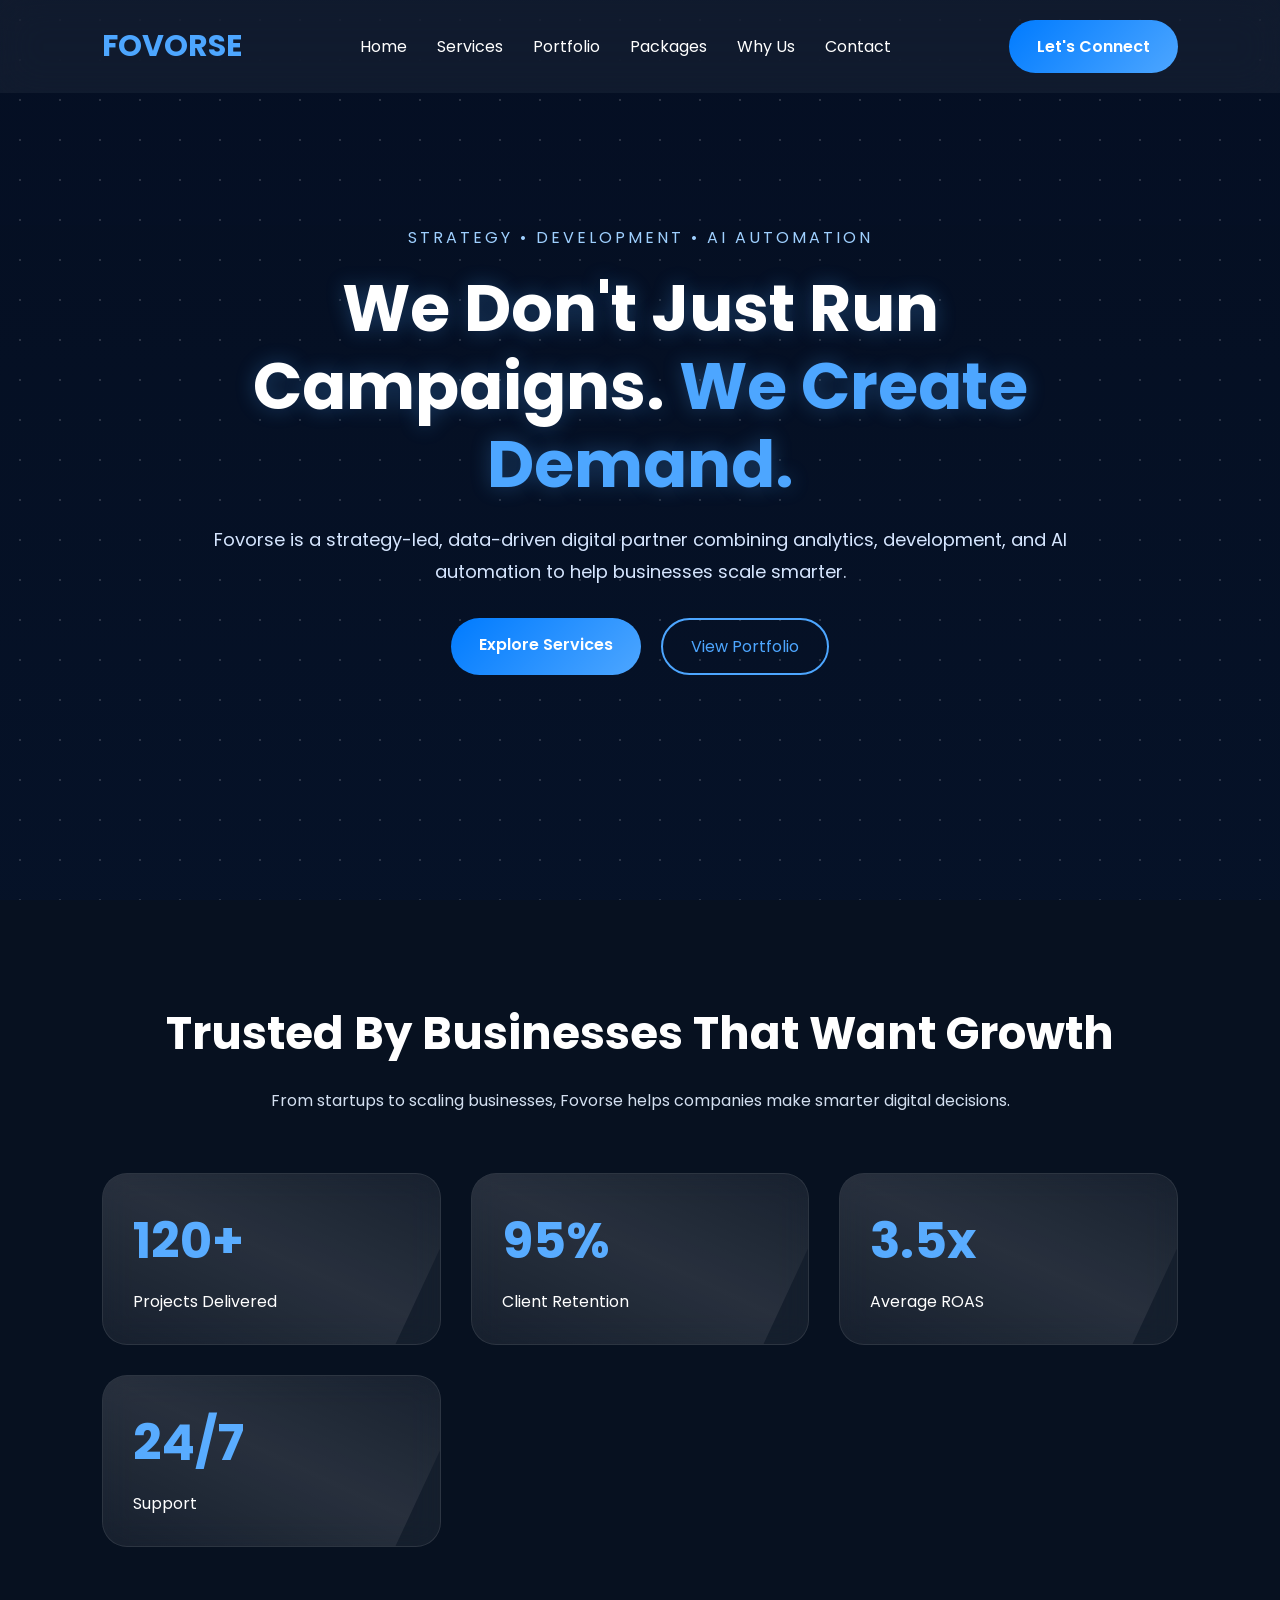
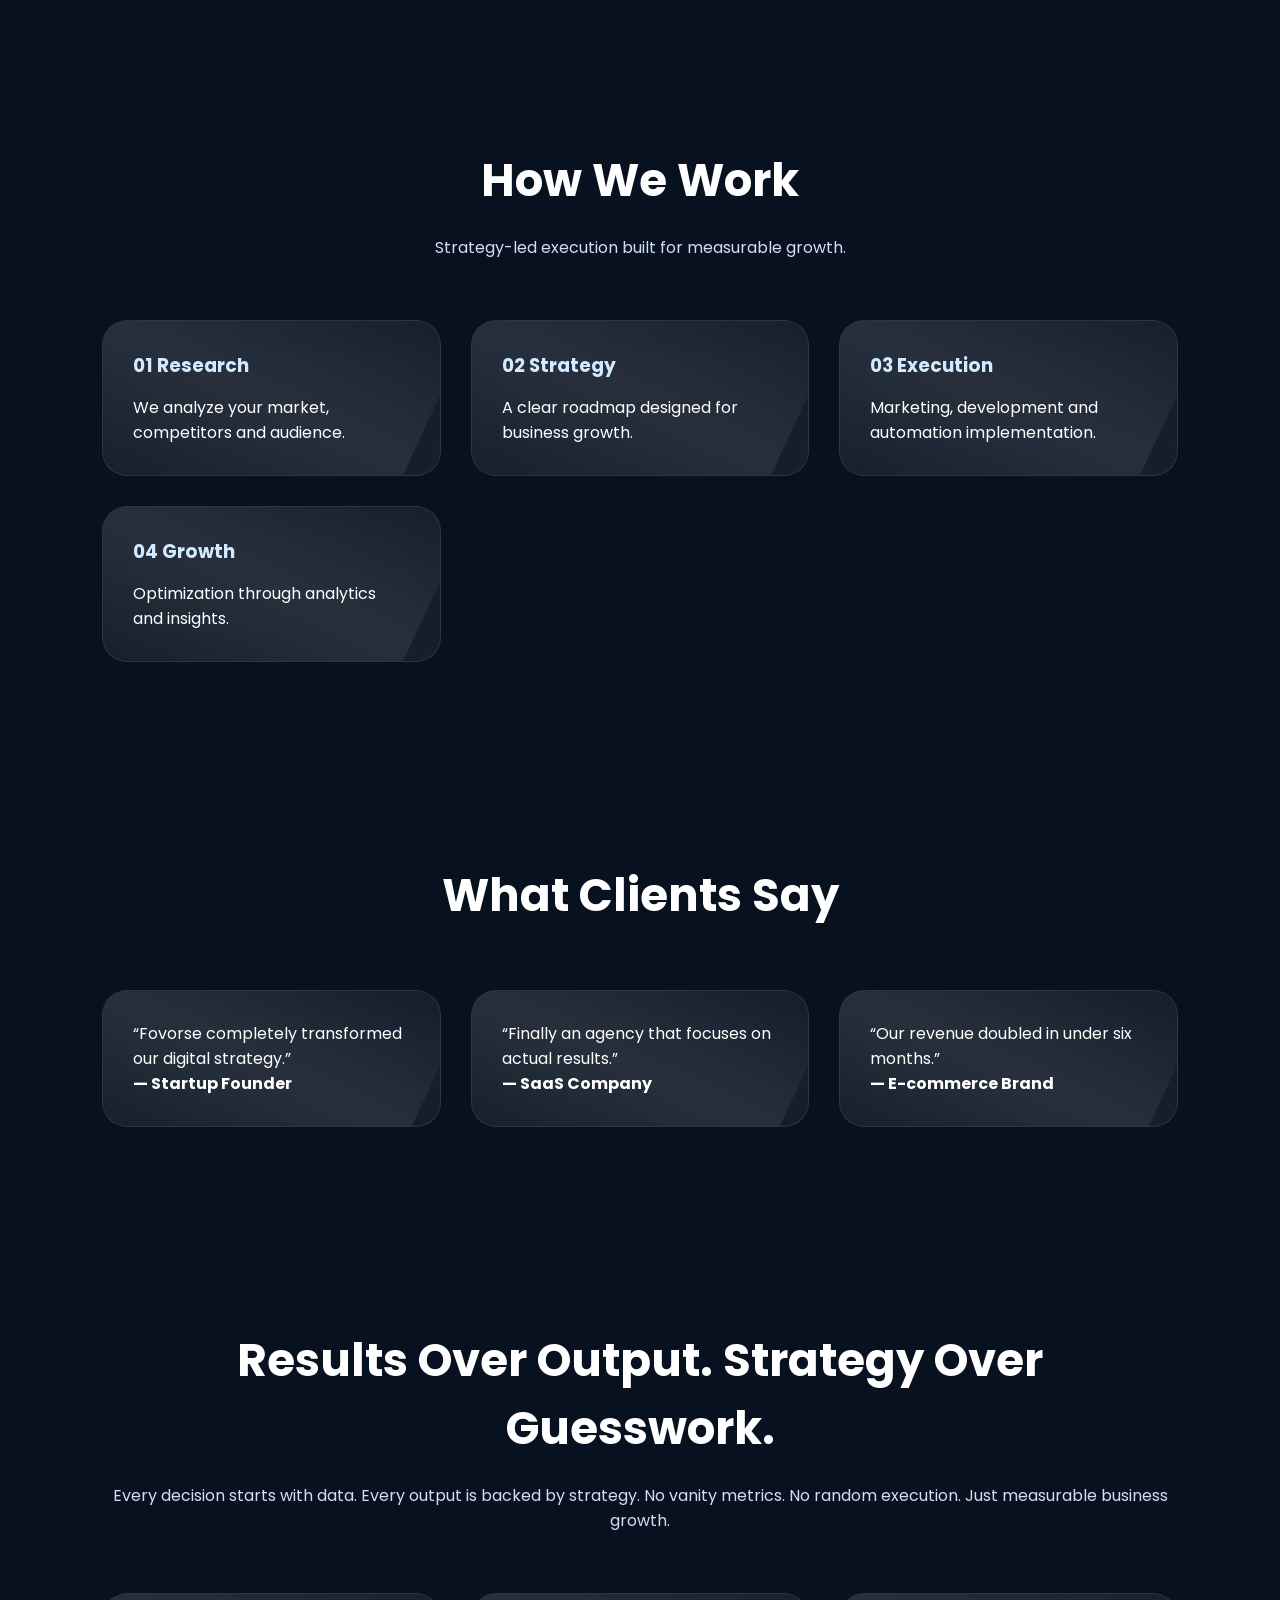
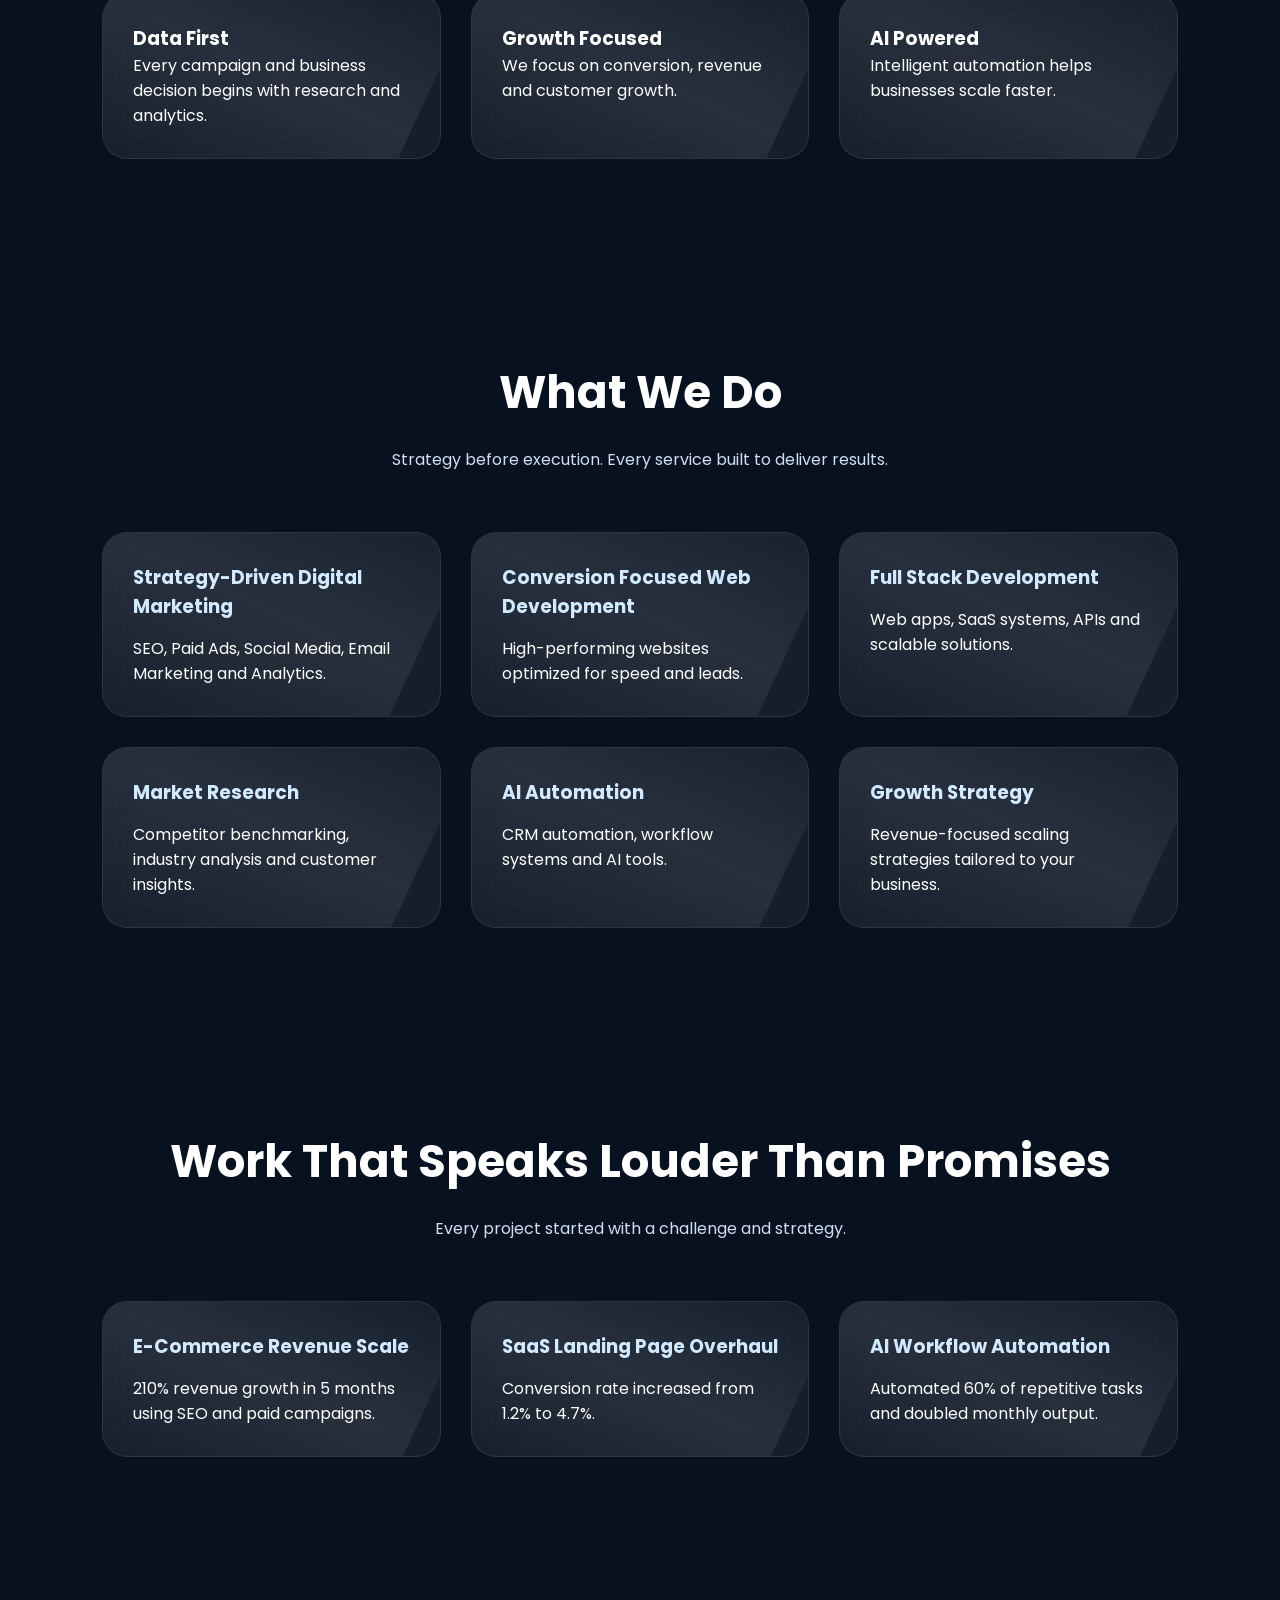
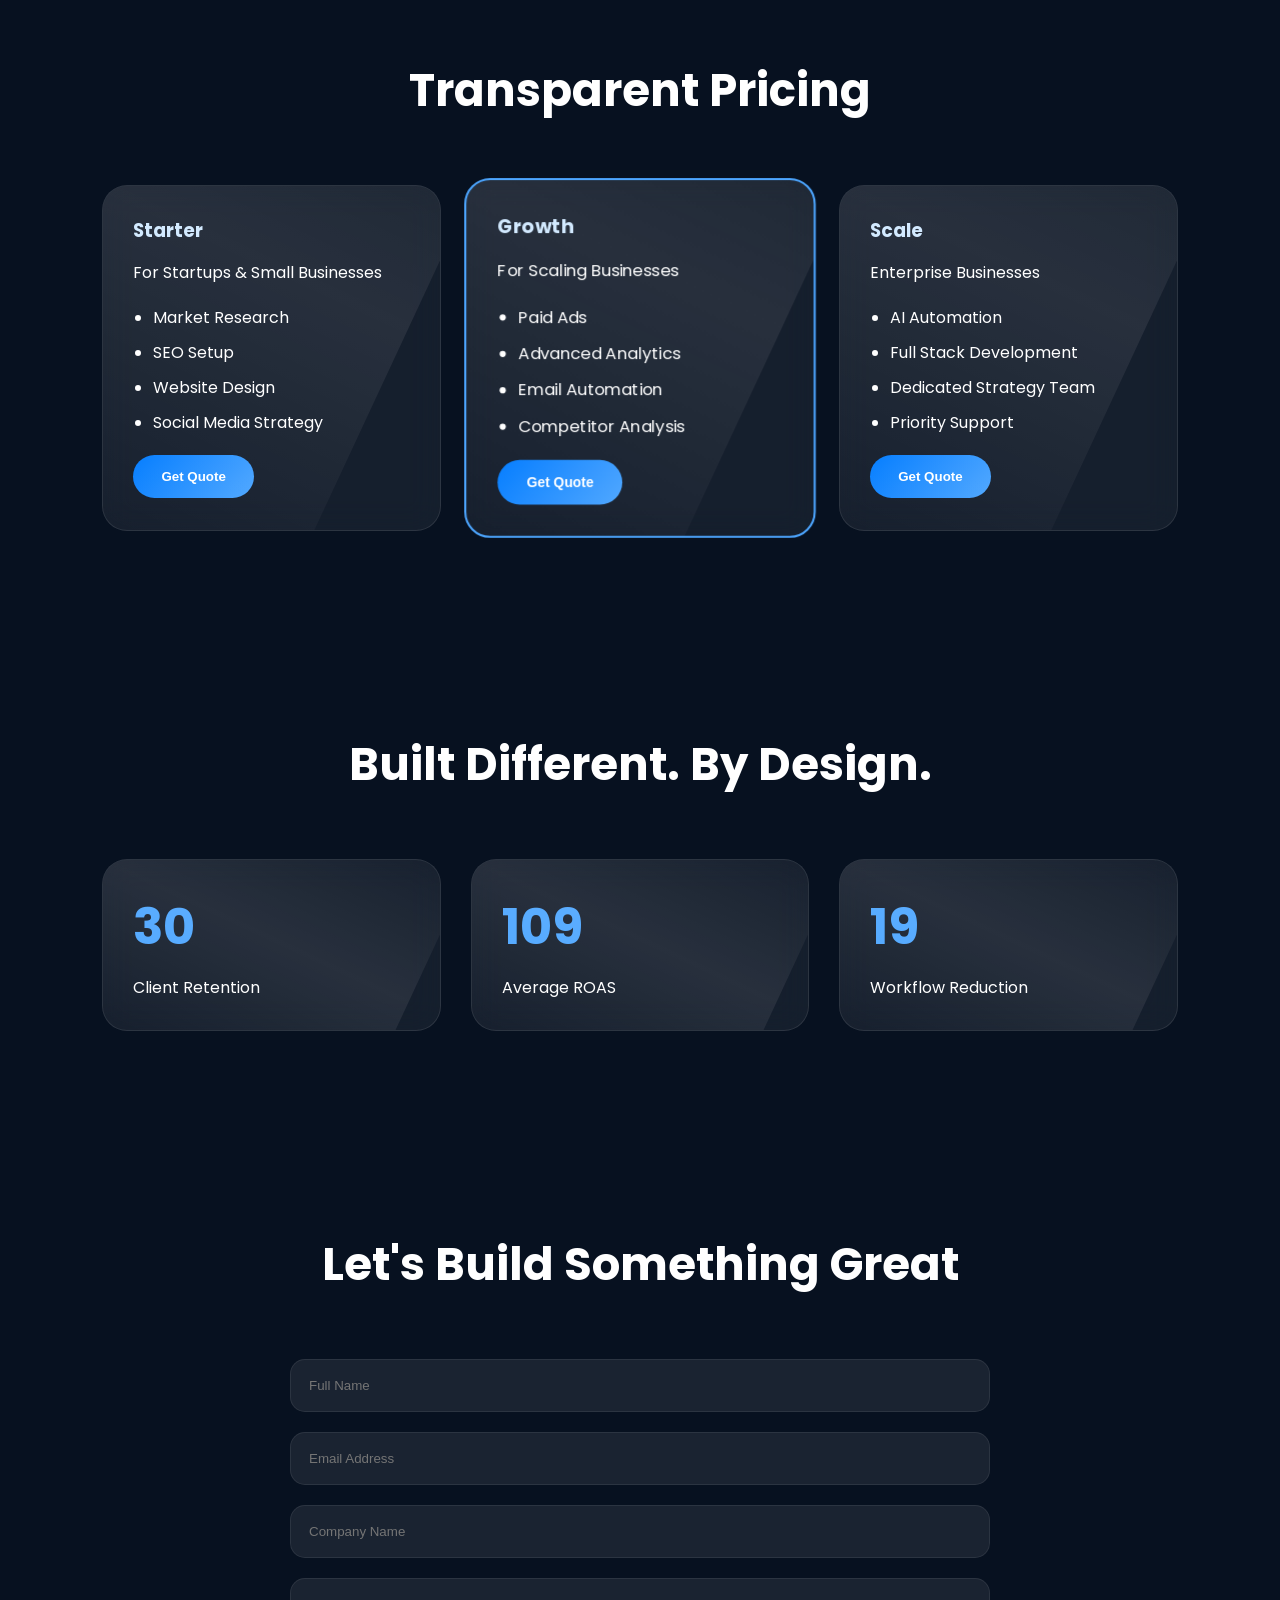
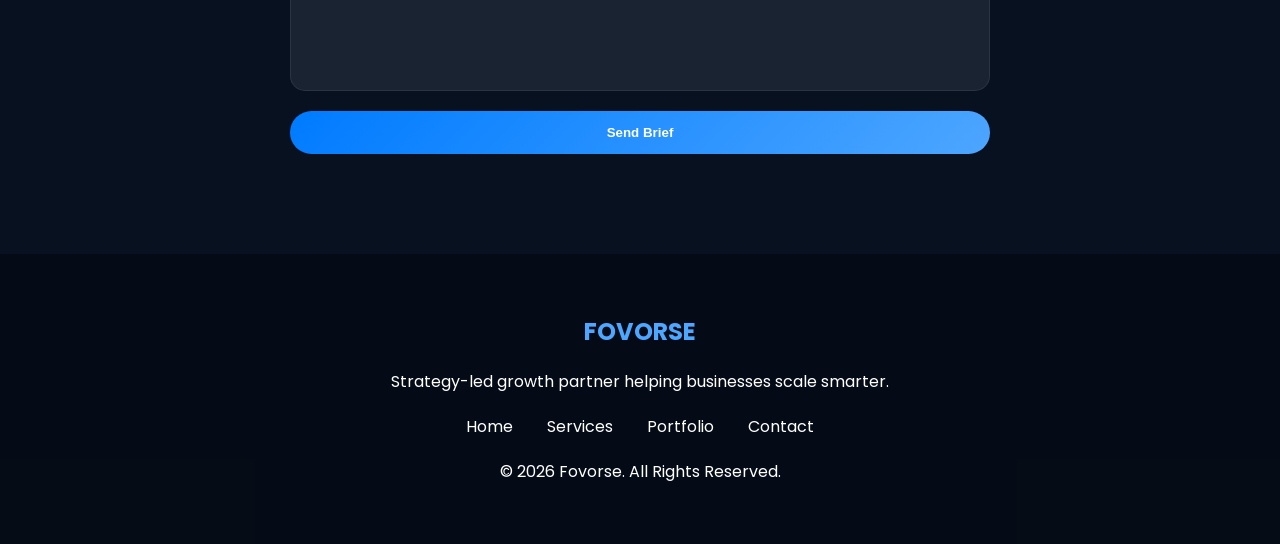
==== commit c09c3230: "resized div" ====
--- a/index.html
+++ b/index.html
@@ -120,22 +120,22 @@
 
     <div class="stats-container">
 
-        <div class="stat-box">
+        <div class="service-card">
             <h2>120+</h2>
             <p>Projects Delivered</p>
         </div>
 
-        <div class="stat-box">
+        <div class="service-card">
             <h2>95%</h2>
             <p>Client Retention</p>
         </div>
 
-        <div class="stat-box">
+        <div class="service-card">
             <h2>3.5x</h2>
             <p>Average ROAS</p>
         </div>
 
-        <div class="stat-box">
+        <div class="service-card">
             <h2>24/7</h2>
             <p>Support</p>
         </div>
@@ -529,7 +529,7 @@
 
         <div class="stats-container">
 
-            <div class="stat-box">
+            <div class="service-card">
                 <h2 class="counter"
                     data-target="95">
                     0
@@ -540,7 +540,7 @@
                 </p>
             </div>
 
-            <div class="stat-box">
+            <div class="service-card">
                 <h2 class="counter"
                     data-target="350">
                     0
@@ -551,7 +551,7 @@
                 </p>
             </div>
 
-            <div class="stat-box">
+            <div class="service-card">
                 <h2 class="counter"
                     data-target="60">
                     0
--- a/style.css
+++ b/style.css
@@ -302,7 +302,8 @@
 .service-card,
 .portfolio-card,
 .package-card,
-.stat-box{
+.stat-box
+.trust-box{
     position:relative;
     overflow:hidden;
 
@@ -340,9 +341,13 @@
 
 /* SHINE EFFECT */
 
+.card::before,
 .service-card::before,
 .portfolio-card::before,
-.package-card::before{
+.package-card::before,
+.stat-box::before,
+.trust-box::before{
+
     content:"";
     position:absolute;
 
@@ -363,9 +368,13 @@
     transition:1s;
 }
 
+.card:hover::before,
 .service-card:hover::before,
 .portfolio-card:hover::before,
-.package-card:hover::before{
+.package-card:hover::before,
+.stat-box:hover::before,
+.trust-box:hover::before{
+
     top:100%;
     left:100%;
 }
@@ -547,4 +556,9 @@
     background 1.2s ease;
 
     pointer-events:none;
+}
+.service-card h2{
+    font-size:50px;
+    color:#4DA6FF;
+    margin-bottom:10px;
 }
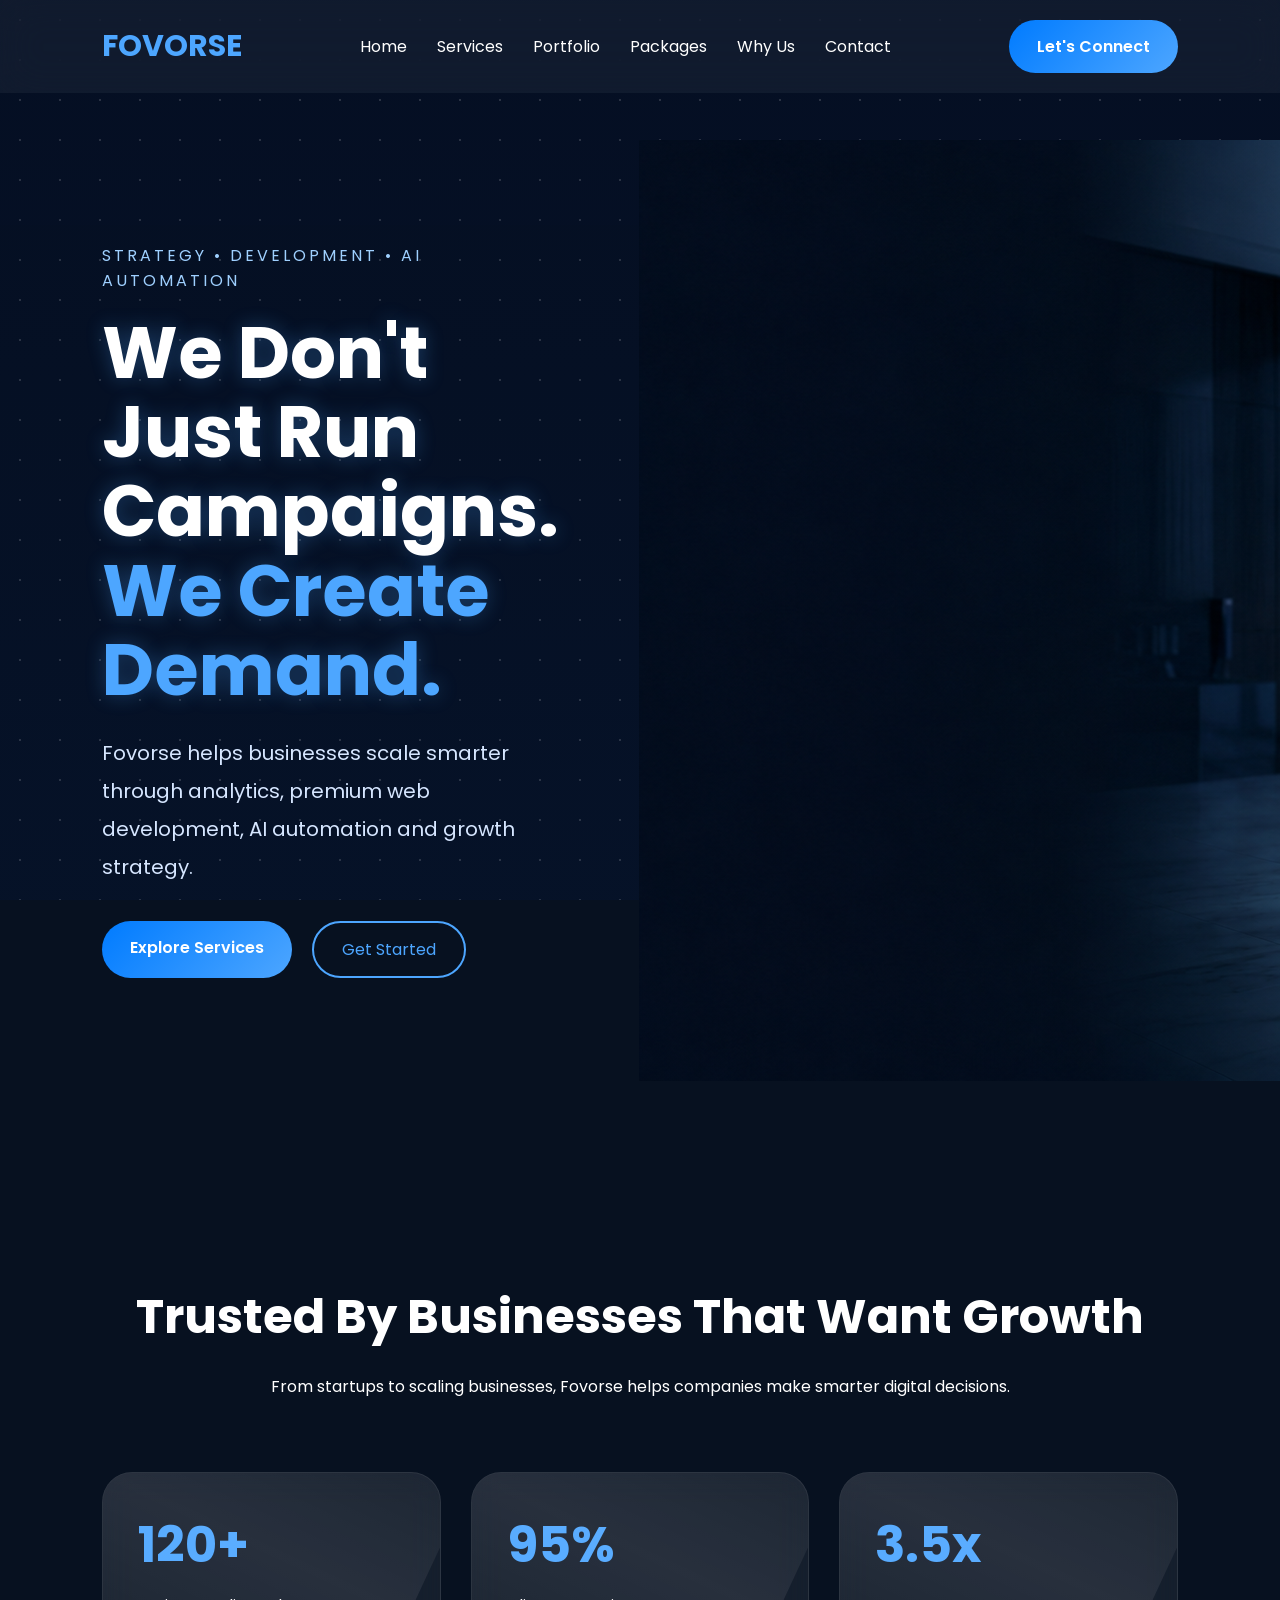
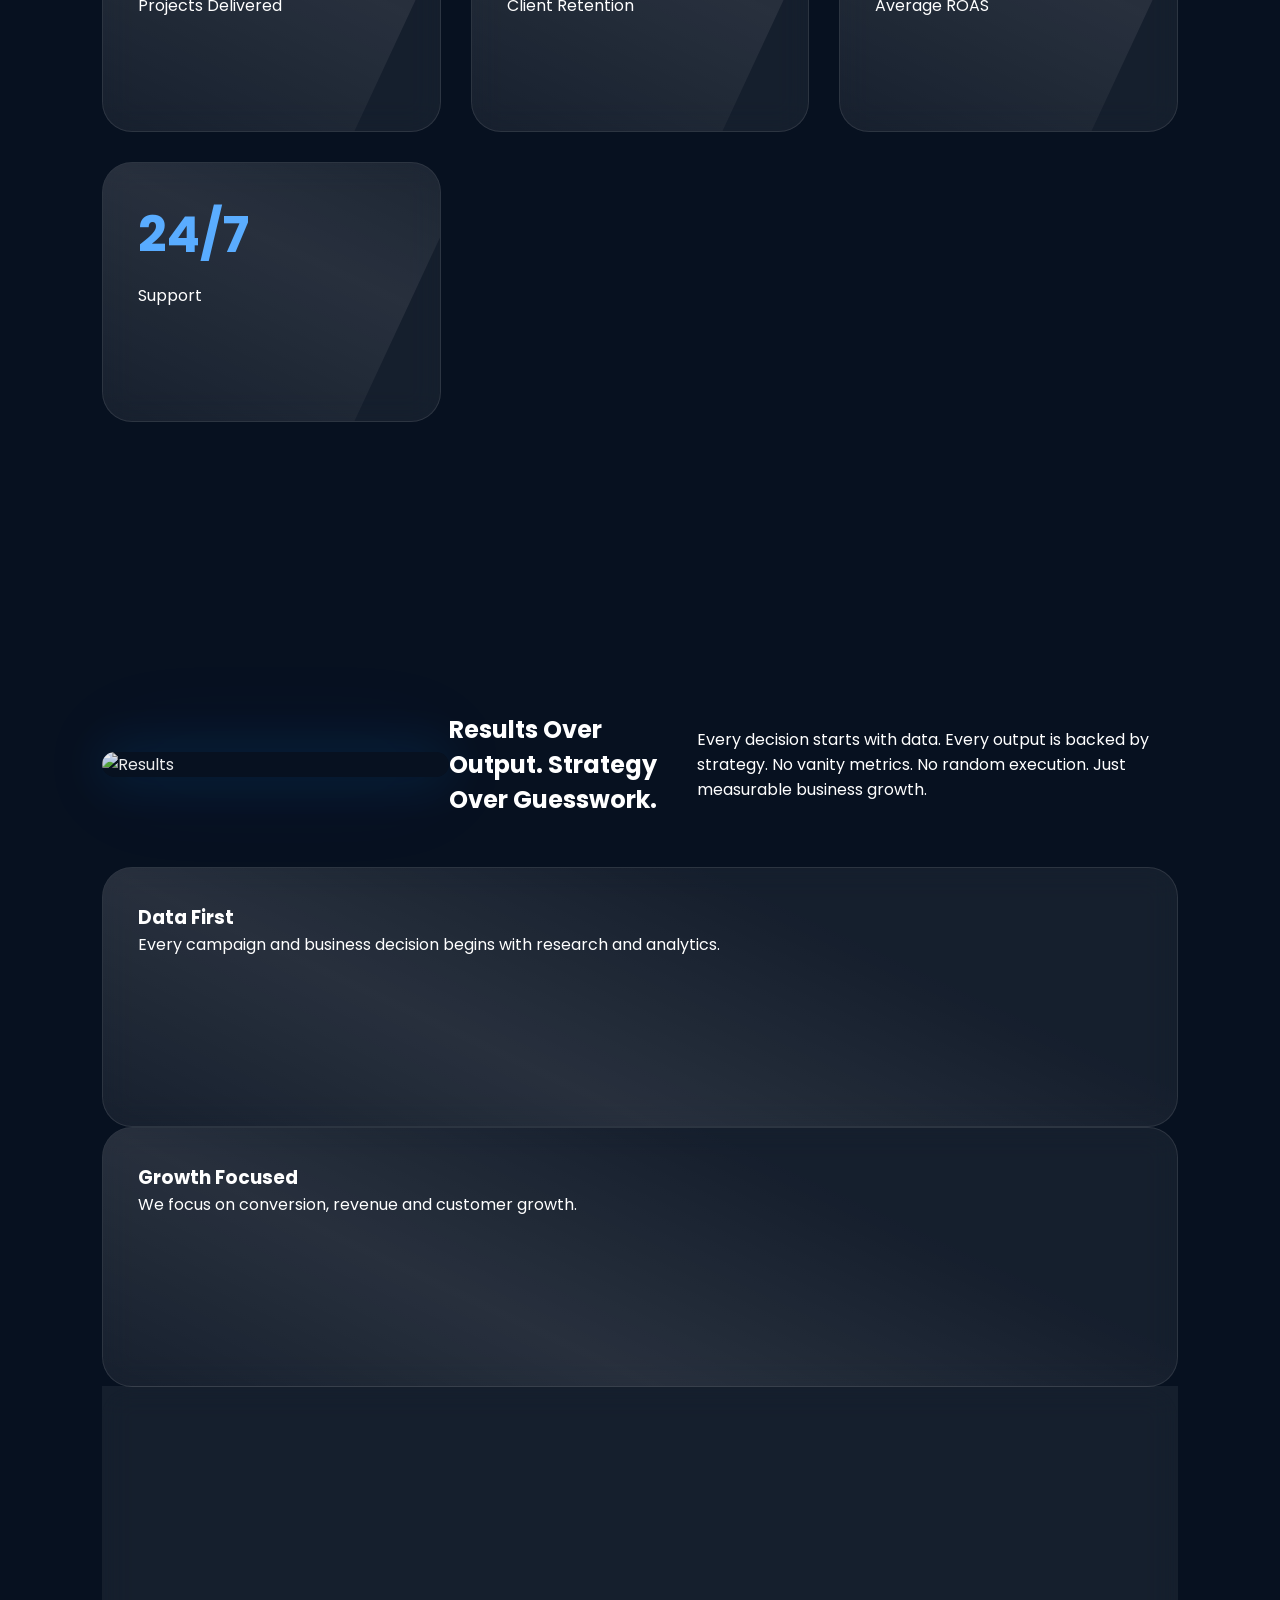
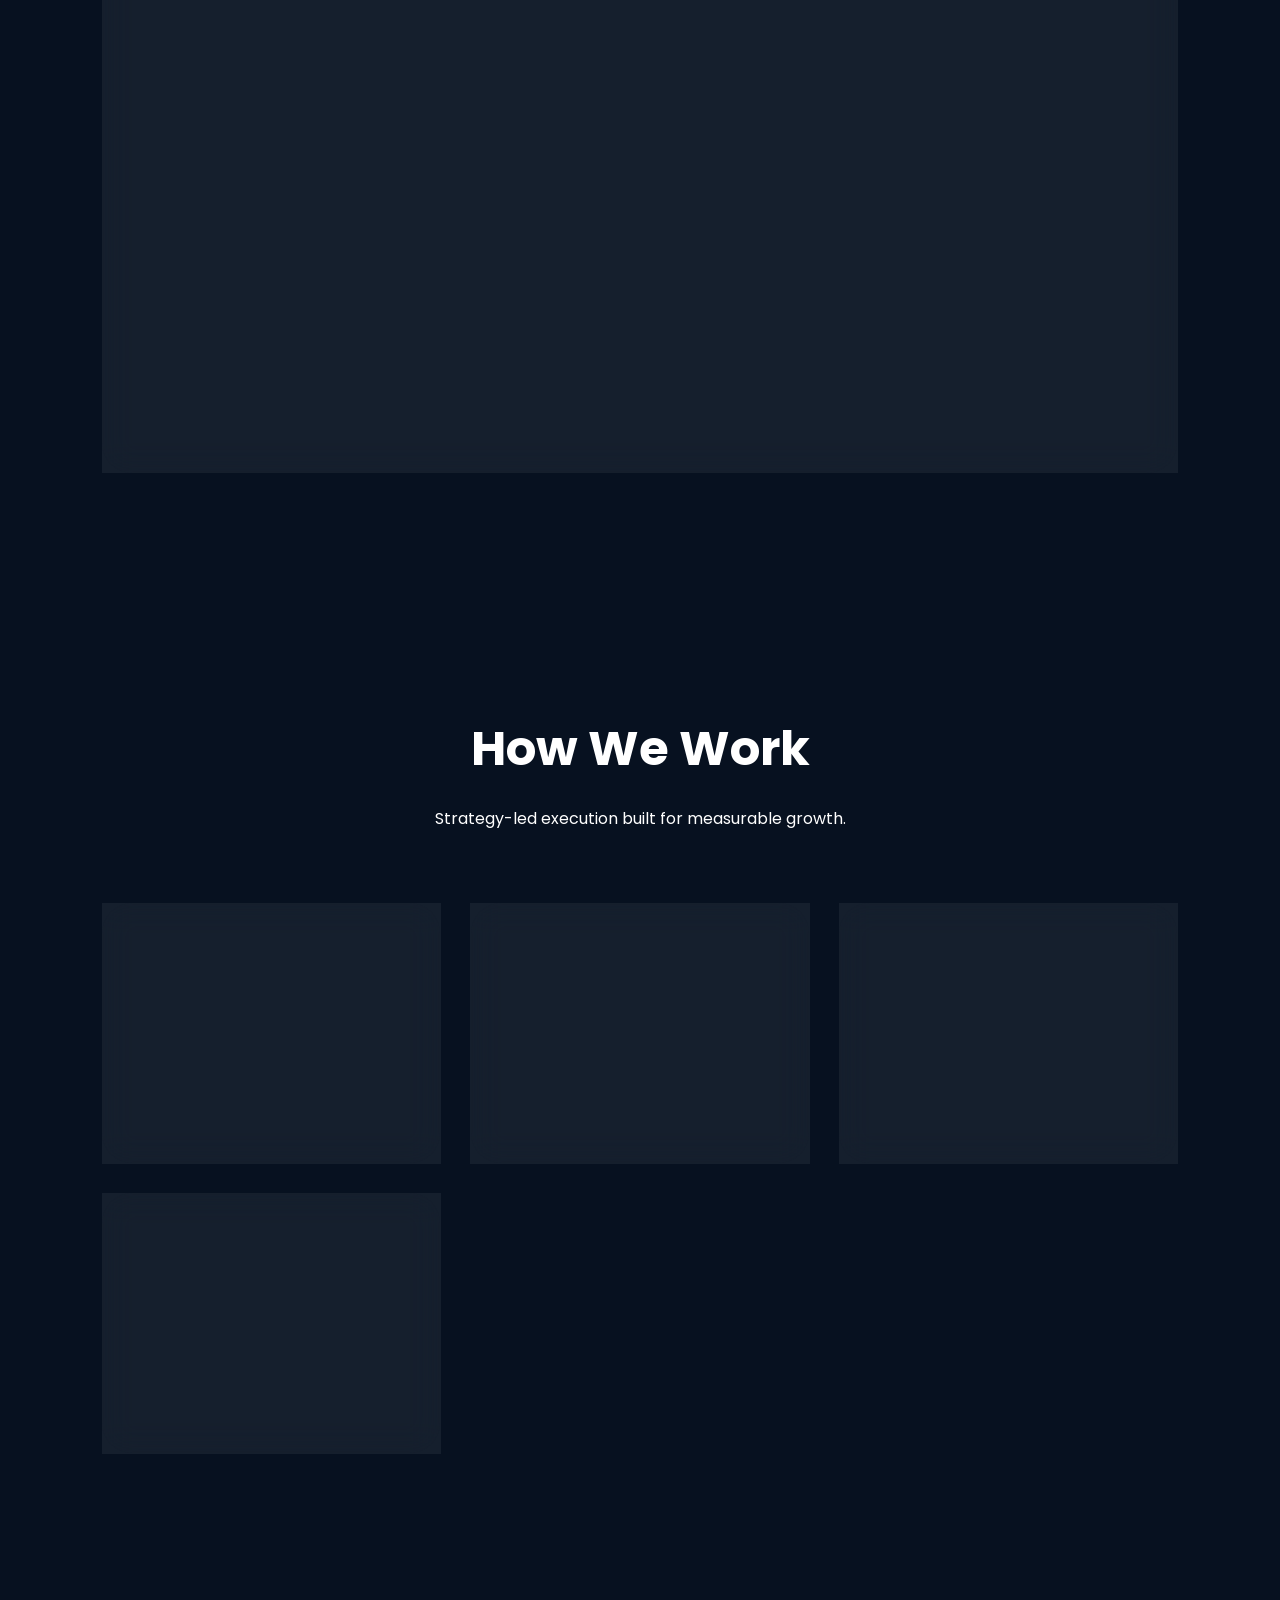
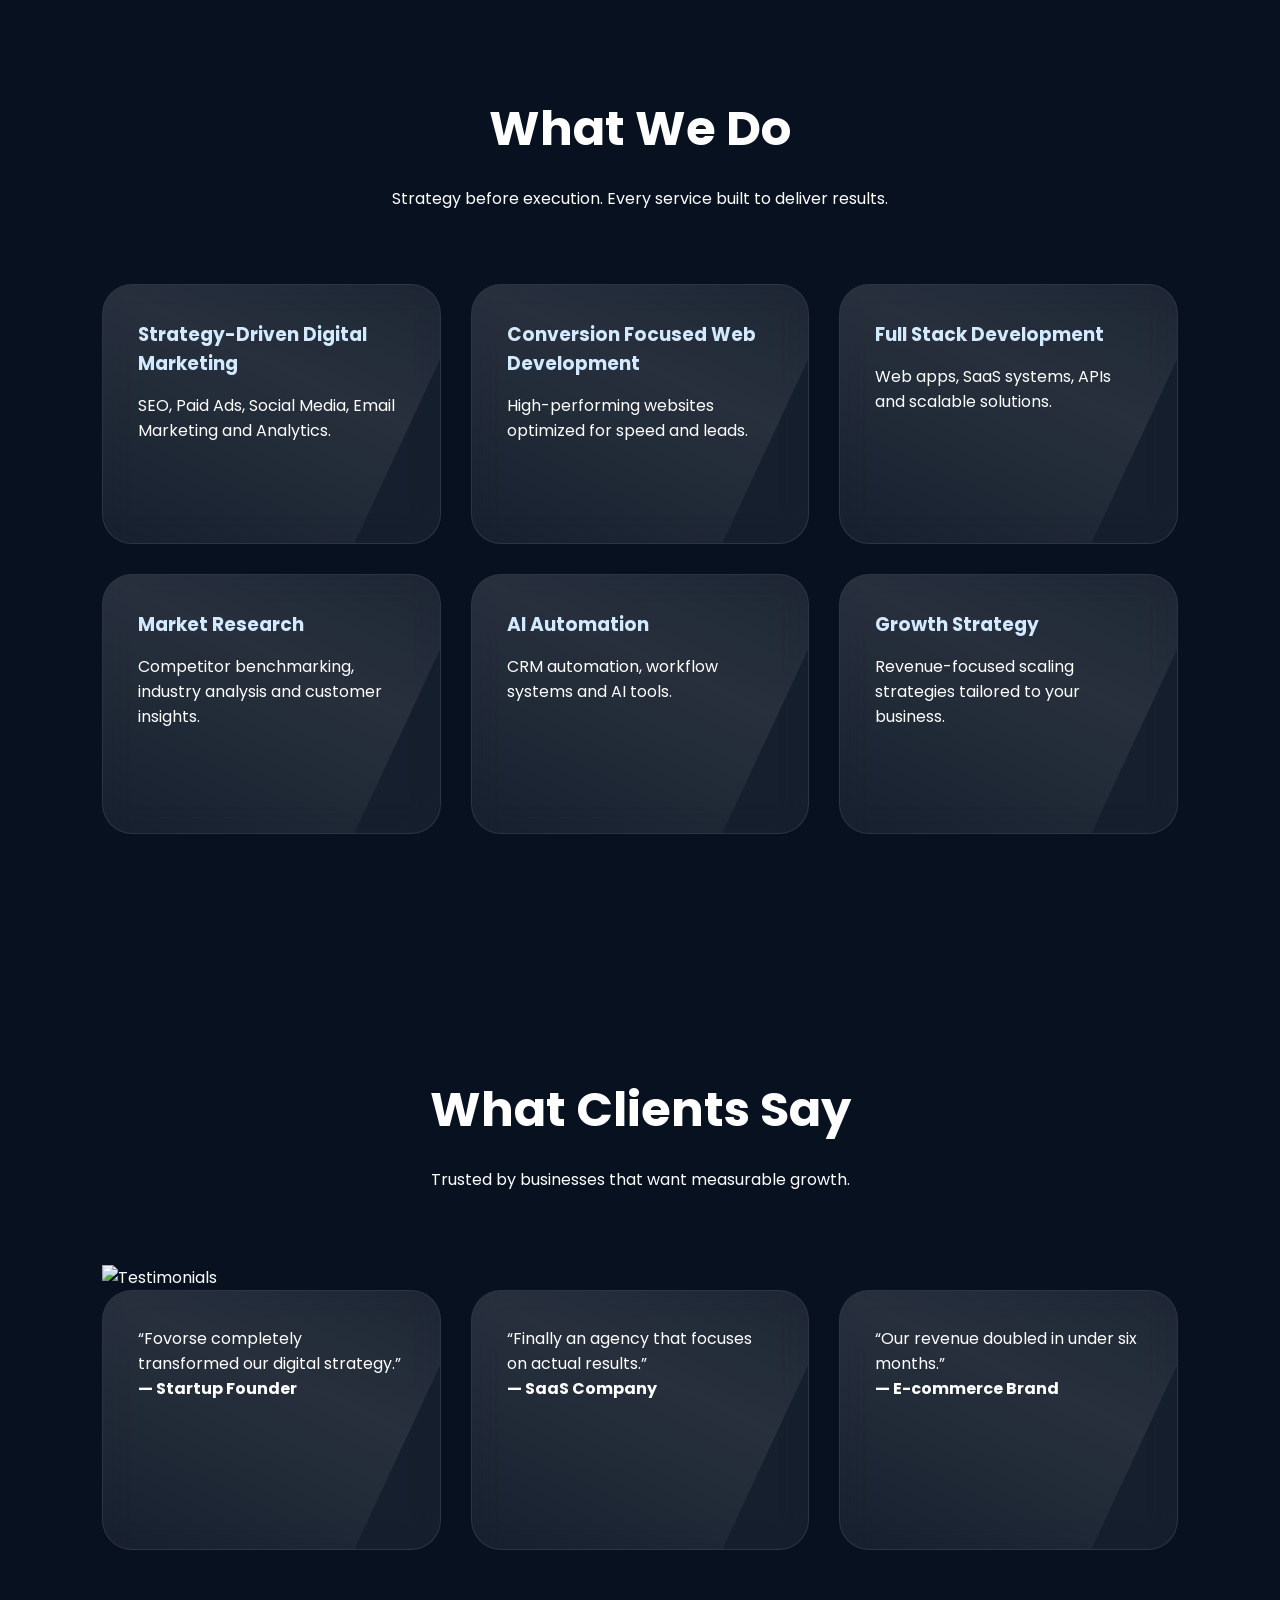
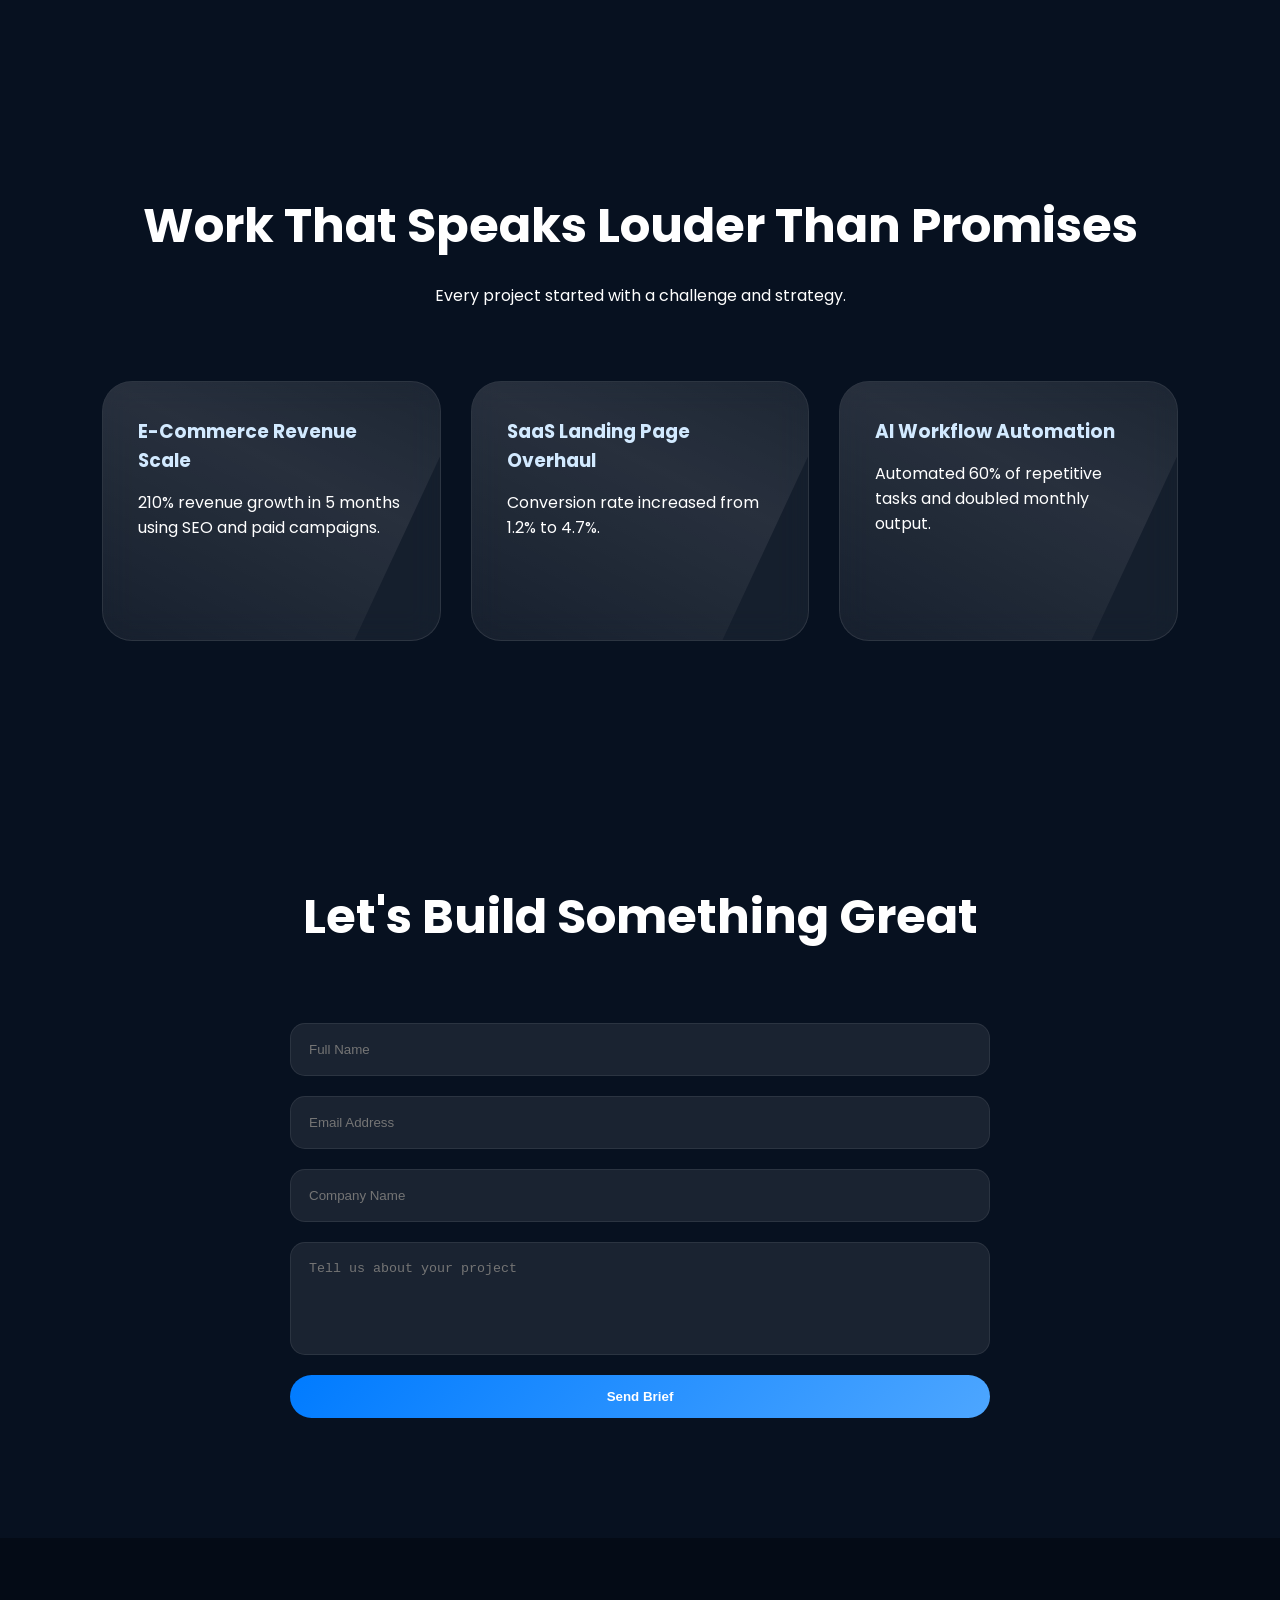
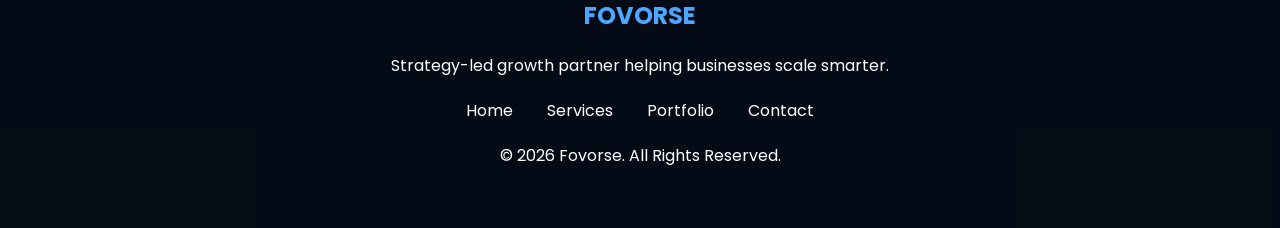
==== commit bcb8f5c2: "insertion of images" ====
--- a/index.html
+++ b/index.html
@@ -2,32 +2,47 @@
 <html lang="en">
 
 <head>
-    <meta charset="UTF-8" />
-    <meta name="viewport" content="width=device-width, initial-scale=1.0" />
-
-    <title>Fovorse | Strategy Driven Growth</title>
-
-    <link rel="stylesheet" href="style.css" />
+
+    <meta charset="UTF-8">
+
+    <meta name="viewport"
+        content="width=device-width, initial-scale=1.0">
+
+    <title>
+        Fovorse | Strategy Driven Growth
+    </title>
+
+    <link rel="stylesheet"
+        href="style.css">
 
     <link href="https://fonts.googleapis.com/css2?family=Poppins:wght@300;400;500;600;700&display=swap"
         rel="stylesheet">
+
 </head>
 
 <body>
 
     <!-- VIDEO BACKGROUND -->
+
     <div class="video-container">
+
         <video autoplay muted loop playsinline>
-            <source src="bg-video.mp4" type="video/mp4">
+
+            <source src="bg-video.mp4"
+                type="video/mp4">
+
         </video>
 
         <div class="overlay"></div>
+
     </div>
 
     <!-- PARTICLES -->
+
     <div class="particles"></div>
 
     <!-- NAVBAR -->
+
     <header class="navbar">
 
         <div class="logo">
@@ -35,262 +50,373 @@
         </div>
 
         <nav>
+
             <ul class="nav-links">
 
                 <li>
-                    <a href="#home">Home</a>
+                    <a href="#home">
+                        Home
+                    </a>
                 </li>
 
                 <li>
-                    <a href="services.html">Services</a>
+                    <a href="services.html">
+                        Services
+                    </a>
                 </li>
 
                 <li>
-                    <a href="#portfolio">Portfolio</a>
+                    <a href="#portfolio">
+                        Portfolio
+                    </a>
                 </li>
 
                 <li>
-                    <a href="#packages">Packages</a>
+                    <a href="#packages">
+                        Packages
+                    </a>
                 </li>
 
                 <li>
-                    <a href="#why-us">Why Us</a>
+                    <a href="#why-us">
+                        Why Us
+                    </a>
                 </li>
 
                 <li>
-                    <a href="#contact">Contact</a>
+                    <a href="#contact">
+                        Contact
+                    </a>
                 </li>
 
             </ul>
+
         </nav>
 
-        <a href="#contact" class="btn">
+        <a href="#contact"
+            class="btn">
+
             Let's Connect
+
         </a>
 
     </header>
 
     <!-- HERO SECTION -->
-    <section class="hero" id="home">
-
-        <div class="hero-content">
+
+    <section class="hero"
+        id="home">
+
+        <div class="hero-left">
 
             <span class="tagline">
+
                 STRATEGY • DEVELOPMENT • AI AUTOMATION
+
             </span>
 
             <h1 class="hero-title">
+
                 We Don't Just Run Campaigns.
-                <span>We Create Demand.</span>
+
+                <span>
+                    We Create Demand.
+                </span>
+
             </h1>
 
             <p class="hero-text">
-                Fovorse is a strategy-led, data-driven digital partner
-                combining analytics, development, and AI automation
-                to help businesses scale smarter.
+
+                Fovorse helps businesses
+                scale smarter through analytics,
+                premium web development,
+                AI automation and
+                growth strategy.
+
             </p>
 
             <div class="hero-buttons">
 
-                <a href="services.html" class="btn">
+                <a href="services.html"
+                    class="btn">
+
                     Explore Services
+
                 </a>
 
-                <a href="#portfolio" class="btn-outline">
-                    View Portfolio
+                <a href="#contact"
+                    class="btn-outline">
+
+                    Get Started
+
                 </a>
 
             </div>
 
         </div>
 
+        <div class="hero-right">
+
+            <img src="hero-image.png"
+                alt="Hero Image"
+                class="premium-image">
+
+        </div>
+
     </section>
+
     <!-- TRUST SECTION -->
-<section class="trust reveal">
-
-    <div class="section-header">
-        <h2>Trusted By Businesses That Want Growth</h2>
-
-        <p>
-            From startups to scaling businesses,
-            Fovorse helps companies make
-            smarter digital decisions.
-        </p>
-    </div>
-
-    <div class="stats-container">
-
-        <div class="service-card">
-            <h2>120+</h2>
-            <p>Projects Delivered</p>
-        </div>
-
-        <div class="service-card">
-            <h2>95%</h2>
-            <p>Client Retention</p>
-        </div>
-
-        <div class="service-card">
-            <h2>3.5x</h2>
-            <p>Average ROAS</p>
-        </div>
-
-        <div class="service-card">
-            <h2>24/7</h2>
-            <p>Support</p>
-        </div>
-
-    </div>
-
-</section>
-
-
-<!-- PROCESS SECTION -->
-<section class="process reveal">
-
-    <div class="section-header">
-        <h2>How We Work</h2>
-
-        <p>
-            Strategy-led execution
-            built for measurable growth.
-        </p>
-    </div>
-
-    <div class="services-grid">
-
-        <div class="service-card">
-            <h3>01 Research</h3>
+
+    <section class="trust reveal">
+
+        <div class="section-header">
+
+            <h2>
+                Trusted By Businesses
+                That Want Growth
+            </h2>
+
             <p>
-                We analyze your market,
-                competitors and audience.
+
+                From startups to scaling businesses,
+                Fovorse helps companies make
+                smarter digital decisions.
+
             </p>
-        </div>
-
-        <div class="service-card">
-            <h3>02 Strategy</h3>
-            <p>
-                A clear roadmap designed
-                for business growth.
-            </p>
-        </div>
-
-        <div class="service-card">
-            <h3>03 Execution</h3>
-            <p>
-                Marketing, development
-                and automation implementation.
-            </p>
-        </div>
-
-        <div class="service-card">
-            <h3>04 Growth</h3>
-            <p>
-                Optimization through
-                analytics and insights.
-            </p>
-        </div>
-
-    </div>
-
-</section>
-
-
-<!-- TESTIMONIALS -->
-<section class="testimonials reveal">
-
-    <div class="section-header">
-        <h2>What Clients Say</h2>
-    </div>
-
-    <div class="services-grid">
-
-        <div class="service-card">
-            <p>
-                “Fovorse completely transformed
-                our digital strategy.”
-            </p>
-
-            <h4>— Startup Founder</h4>
-        </div>
-
-        <div class="service-card">
-            <p>
-                “Finally an agency that
-                focuses on actual results.”
-            </p>
-
-            <h4>— SaaS Company</h4>
-        </div>
-
-        <div class="service-card">
-            <p>
-                “Our revenue doubled
-                in under six months.”
-            </p>
-
-            <h4>— E-commerce Brand</h4>
-        </div>
-
-    </div>
-
-</section>
+
+        </div>
+
+        <div class="stats-container">
+
+            <div class="service-card">
+
+                <h2>
+                    120+
+                </h2>
+
+                <p>
+                    Projects Delivered
+                </p>
+
+            </div>
+
+            <div class="service-card">
+
+                <h2>
+                    95%
+                </h2>
+
+                <p>
+                    Client Retention
+                </p>
+
+            </div>
+
+            <div class="service-card">
+
+                <h2>
+                    3.5x
+                </h2>
+
+                <p>
+                    Average ROAS
+                </p>
+
+            </div>
+
+            <div class="service-card">
+
+                <h2>
+                    24/7
+                </h2>
+
+                <p>
+                    Support
+                </p>
+
+            </div>
+
+        </div>
+
+    </section>
 
     <!-- ABOUT -->
-    <section class="about reveal">
-
-        <div class="section-header">
+
+    <section class="results">
+
+        <div class="section-image center">
+            <img src="results-image.png"
+                alt="Results">
 
             <h2>
+
                 Results Over Output.
                 Strategy Over Guesswork.
+
             </h2>
 
             <p>
+
                 Every decision starts with data.
                 Every output is backed by strategy.
-                No vanity metrics. No random execution.
+                No vanity metrics.
+                No random execution.
                 Just measurable business growth.
+
             </p>
 
         </div>
 
-        <div class="about-grid">
+        
+
+        <div class="results-grid">
 
             <div class="card">
-                <h3>Data First</h3>
-
-                <p>
-                    Every campaign and business decision
-                    begins with research and analytics.
-                </p>
+
+                <h3>
+                    Data First
+                </h3>
+
+                <p>
+
+                    Every campaign and
+                    business decision
+                    begins with research
+                    and analytics.
+
+                </p>
+
             </div>
 
             <div class="card">
-                <h3>Growth Focused</h3>
-
-                <p>
+
+                <h3>
+                    Growth Focused
+                </h3>
+
+                <p>
+
                     We focus on conversion,
-                    revenue and customer growth.
-                </p>
+                    revenue and
+                    customer growth.
+
+                </p>
+
             </div>
 
             <div class="card">
-                <h3>AI Powered</h3>
-
-                <p>
+
+                <img src="ai-automation-image.png"
+                    alt="AI Automation"
+                    class="card-image">
+
+                <h3>
+                    AI Powered
+                </h3>
+
+                <p>
+
                     Intelligent automation
-                    helps businesses scale faster.
-                </p>
+                    helps businesses
+                    scale faster.
+
+                </p>
+
             </div>
 
         </div>
 
     </section>
 
+    <!-- PROCESS SECTION -->
+
+    <section class="process reveal">
+
+        <div class="section-header">
+
+            <h2>
+                How We Work
+            </h2>
+
+            <p>
+
+                Strategy-led execution
+                built for measurable growth.
+
+            </p>
+
+        </div>
+
+        <div class="services-grid">
+
+            <div class="service-card">
+
+                <h3>
+                    01 Research
+                </h3>
+
+                <p>
+
+                    We analyze your market,
+                    competitors and audience.
+
+                </p>
+
+            </div>
+
+            <div class="service-card">
+
+                <h3>
+                    02 Strategy
+                </h3>
+
+                <p>
+
+                    A clear roadmap designed
+                    for business growth.
+
+                </p>
+
+            </div>
+
+            <div class="service-card">
+
+                <h3>
+                    03 Execution
+                </h3>
+
+                <p>
+
+                    Marketing, development
+                    and automation implementation.
+
+                </p>
+
+            </div>
+
+            <div class="service-card">
+
+                <h3>
+                    04 Growth
+                </h3>
+
+                <p>
+
+                    Optimization through
+                    analytics and insights.
+
+                </p>
+
+            </div>
+
+        </div>
+
+    </section>
+
     <!-- SERVICES -->
-     
-    <section class="services reveal" id="services">
+
+    <section class="services reveal"
+        id="services">
 
         <div class="section-header">
 
@@ -299,8 +425,11 @@
             </h2>
 
             <p>
+
                 Strategy before execution.
-                Every service built to deliver results.
+                Every service built
+                to deliver results.
+
             </p>
 
         </div>
@@ -308,87 +437,206 @@
         <div class="services-grid">
 
             <div class="service-card">
-                <h3>
-                    Strategy-Driven Digital Marketing
-                </h3>
-
-                <p>
-                    SEO, Paid Ads, Social Media,
-                    Email Marketing and Analytics.
-                </p>
-            </div>
-
-            <div class="service-card">
-                <h3>
-                    Conversion Focused Web Development
-                </h3>
-
-                <p>
+
+                <h3>
+                    Strategy-Driven
+                    Digital Marketing
+                </h3>
+
+                <p>
+
+                    SEO, Paid Ads,
+                    Social Media,
+                    Email Marketing
+                    and Analytics.
+
+                </p>
+
+            </div>
+
+            <div class="service-card">
+
+                <h3>
+                    Conversion Focused
+                    Web Development
+                </h3>
+
+                <p>
+
                     High-performing websites
-                    optimized for speed and leads.
-                </p>
-            </div>
-
-            <div class="service-card">
+                    optimized for speed
+                    and leads.
+
+                </p>
+
+            </div>
+
+            <div class="service-card">
+
                 <h3>
                     Full Stack Development
                 </h3>
 
                 <p>
-                    Web apps, SaaS systems,
+
+                    Web apps,
+                    SaaS systems,
                     APIs and scalable solutions.
-                </p>
-            </div>
-
-            <div class="service-card">
+
+                </p>
+
+            </div>
+
+            <div class="service-card">
+
                 <h3>
                     Market Research
                 </h3>
 
                 <p>
+
                     Competitor benchmarking,
-                    industry analysis and customer insights.
-                </p>
-            </div>
-
-            <div class="service-card">
+                    industry analysis and
+                    customer insights.
+
+                </p>
+
+            </div>
+
+            <div class="service-card">
+
                 <h3>
                     AI Automation
                 </h3>
 
                 <p>
+
                     CRM automation,
-                    workflow systems and AI tools.
-                </p>
-            </div>
-
-            <div class="service-card">
+                    workflow systems
+                    and AI tools.
+
+                </p>
+
+            </div>
+
+            <div class="service-card">
+
                 <h3>
                     Growth Strategy
                 </h3>
 
                 <p>
-                    Revenue-focused scaling strategies
+
+                    Revenue-focused
+                    scaling strategies
                     tailored to your business.
-                </p>
+
+                </p>
+
             </div>
 
         </div>
 
     </section>
 
+    <!-- TESTIMONIALS -->
+
+    <section class="testimonials reveal">
+
+        <div class="section-header">
+
+            <h2>
+                What Clients Say
+            </h2>
+
+            <p>
+
+                Trusted by businesses
+                that want measurable growth.
+
+            </p>
+
+        </div>
+
+        <div class="image-container">
+
+            <img src="testimonial-image.png"
+                alt="Testimonials"
+                class="premium-image">
+
+        </div>
+
+        <div class="services-grid">
+
+            <div class="service-card">
+
+                <p>
+
+                    “Fovorse completely transformed
+                    our digital strategy.”
+
+                </p>
+
+                <h4>
+                    — Startup Founder
+                </h4>
+
+            </div>
+
+            <div class="service-card">
+
+                <p>
+
+                    “Finally an agency
+                    that focuses on
+                    actual results.”
+
+                </p>
+
+                <h4>
+                    — SaaS Company
+                </h4>
+
+            </div>
+
+            <div class="service-card">
+
+                <p>
+
+                    “Our revenue doubled
+                    in under six months.”
+
+                </p>
+
+                <h4>
+                    — E-commerce Brand
+                </h4>
+
+            </div>
+
+        </div>
+
+    </section>
+
     <!-- PORTFOLIO -->
-    <section class="portfolio reveal" id="portfolio">
+
+    <section class="portfolio reveal"
+        id="portfolio">
 
         <div class="section-header">
 
             <h2>
-                Work That Speaks Louder Than Promises
+
+                Work That Speaks
+                Louder Than Promises
+
             </h2>
 
             <p>
+
                 Every project started with
                 a challenge and strategy.
+
             </p>
 
         </div>
@@ -402,8 +650,11 @@
                 </h3>
 
                 <p>
-                    210% revenue growth in 5 months
-                    using SEO and paid campaigns.
+
+                    210% revenue growth
+                    in 5 months using
+                    SEO and paid campaigns.
+
                 </p>
 
             </div>
@@ -415,8 +666,10 @@
                 </h3>
 
                 <p>
+
                     Conversion rate increased
                     from 1.2% to 4.7%.
+
                 </p>
 
             </div>
@@ -428,8 +681,11 @@
                 </h3>
 
                 <p>
-                    Automated 60% of repetitive tasks
+
+                    Automated 60%
+                    of repetitive tasks
                     and doubled monthly output.
+
                 </p>
 
             </div>
@@ -438,136 +694,10 @@
 
     </section>
 
-    <!-- PACKAGES -->
-    <section class="packages reveal" id="packages">
-
-        <div class="section-header">
-
-            <h2>
-                Transparent Pricing
-            </h2>
-
-        </div>
-
-        <div class="package-grid">
-
-            <div class="package-card">
-                <h3>Starter</h3>
-
-                <p>
-                    For Startups & Small Businesses
-                </p>
-
-                <ul>
-                    <li>Market Research</li>
-                    <li>SEO Setup</li>
-                    <li>Website Design</li>
-                    <li>Social Media Strategy</li>
-                </ul>
-
-                <button class="btn">
-                    Get Quote
-                </button>
-            </div>
-
-            <div class="package-card featured">
-
-                <h3>Growth</h3>
-
-                <p>
-                    For Scaling Businesses
-                </p>
-
-                <ul>
-                    <li>Paid Ads</li>
-                    <li>Advanced Analytics</li>
-                    <li>Email Automation</li>
-                    <li>Competitor Analysis</li>
-                </ul>
-
-                <button class="btn">
-                    Get Quote
-                </button>
-
-            </div>
-
-            <div class="package-card">
-
-                <h3>Scale</h3>
-
-                <p>
-                    Enterprise Businesses
-                </p>
-
-                <ul>
-                    <li>AI Automation</li>
-                    <li>Full Stack Development</li>
-                    <li>Dedicated Strategy Team</li>
-                    <li>Priority Support</li>
-                </ul>
-
-                <button class="btn">
-                    Get Quote
-                </button>
-
-            </div>
-
-        </div>
-
-    </section>
-
-    <!-- WHY US -->
-    <section class="why-us reveal" id="why-us">
-
-        <div class="section-header">
-
-            <h2>
-                Built Different. By Design.
-            </h2>
-
-        </div>
-
-        <div class="stats-container">
-
-            <div class="service-card">
-                <h2 class="counter"
-                    data-target="95">
-                    0
-                </h2>
-
-                <p>
-                    Client Retention
-                </p>
-            </div>
-
-            <div class="service-card">
-                <h2 class="counter"
-                    data-target="350">
-                    0
-                </h2>
-
-                <p>
-                    Average ROAS
-                </p>
-            </div>
-
-            <div class="service-card">
-                <h2 class="counter"
-                    data-target="60">
-                    0
-                </h2>
-
-                <p>
-                    Workflow Reduction
-                </p>
-            </div>
-
-        </div>
-
-    </section>
-
     <!-- CONTACT -->
-    <section class="contact reveal" id="contact">
+
+    <section class="contact reveal"
+        id="contact">
 
         <div class="section-header">
 
@@ -591,11 +721,12 @@
                 placeholder="Company Name">
 
             <textarea rows="5"
-                placeholder="Tell us about your project">
-            </textarea>
+                placeholder="Tell us about your project"></textarea>
 
             <button class="btn">
+
                 Send Brief
+
             </button>
 
         </form>
@@ -603,6 +734,7 @@
     </section>
 
     <!-- FOOTER -->
+
     <footer class="footer">
 
         <h2>
@@ -610,8 +742,10 @@
         </h2>
 
         <p>
+
             Strategy-led growth partner
             helping businesses scale smarter.
+
         </p>
 
         <div class="footer-links">
@@ -635,8 +769,10 @@
         </div>
 
         <p>
+
             © 2026 Fovorse.
             All Rights Reserved.
+
         </p>
 
     </footer>
--- a/style.css
+++ b/style.css
@@ -207,11 +207,35 @@
 
 .hero{
     min-height:100vh;
+
+    display:flex;
+    align-items:center;
+    justify-content:space-between;
+
+    gap:80px;
+
+    padding:
+    140px 8% 80px;
+
+    max-width:1400px;
+    margin:auto;
+}
+
+.hero-left{
+    flex:1;
+
+    display:flex;
+    flex-direction:column;
+
+    justify-content:center;
+}
+
+.hero-right{
+    flex:1;
+
     display:flex;
     justify-content:center;
     align-items:center;
-    text-align:center;
-    padding:0 8%;
 }
 
 .hero-content{
@@ -225,29 +249,37 @@
 }
 
 .hero-title{
-    font-size:65px;
-    line-height:1.2;
-    margin:20px 0;
+
+    font-size:72px;
+    line-height:1.1;
+
+    margin:
+    20px 0 25px;
+
+    max-width:700px;
 
     text-shadow:
     0 0 20px
     rgba(77,166,255,.3);
 }
-
 .hero-title span{
     color:#4DA6FF;
 }
 
 .hero-text{
-    font-size:18px;
-    line-height:1.8;
+
+    font-size:20px;
+    line-height:1.9;
+
     color:#d6e6ff;
-    margin-bottom:30px;
+
+    max-width:620px;
+
+    margin-bottom:35px;
 }
 
 .hero-buttons{
     display:flex;
-    justify-content:center;
     gap:20px;
     flex-wrap:wrap;
 }
@@ -255,32 +287,42 @@
 /* SECTIONS */
 
 section{
-    padding:100px 8%;
+    padding:120px 8%;
 }
 
 .section-header{
     text-align:center;
-    margin-bottom:60px;
+    margin-bottom:70px;
 }
 
 .section-header h2{
-    font-size:45px;
+
+    font-size:48px;
+
     margin-bottom:20px;
 }
 
 .section-header p{
-    color:#d3dff0;
+
+    max-width:750px;
+    margin:auto;
+
+    line-height:1.8;
 }
 
 /* GRID */
 
+.about-grid,
 .about-grid,
 .services-grid,
 .portfolio-grid,
 .package-grid,
 .stats-container{
+
     display:grid;
     gap:30px;
+
+    align-items:stretch;
 }
 
 .about-grid,
@@ -298,14 +340,22 @@
 
 /* CARDS */
 
+
 .card,
 .service-card,
 .portfolio-card,
 .package-card,
-.stat-box
+.stat-box,
 .trust-box{
+
     position:relative;
     overflow:hidden;
+
+    display:flex;
+    flex-direction:column;
+    justify-content:flex-start;
+
+    min-height:260px;
 
     background:
     rgba(255,255,255,.06);
@@ -316,8 +366,8 @@
 
     backdrop-filter:blur(15px);
 
-    padding:30px;
-    border-radius:25px;
+    padding:35px;
+    border-radius:30px;
 
     transition:.5s ease;
 
@@ -561,4 +611,74 @@
     font-size:50px;
     color:#4DA6FF;
     margin-bottom:10px;
+}
+
+/* ==========================
+   SECTION IMAGES ALIGNMENT
+========================== */
+
+.section-image {
+    width: 100%;
+    display: flex;
+    justify-content: center;
+    align-items: center;
+    margin: 50px auto;
+    position: relative;
+    z-index: 2;
+}
+
+.section-image img {
+    width: 75%;
+    max-width: 750px;
+    height: auto;
+    object-fit: cover;
+    border-radius: 25px;
+
+    /* Background blending effect */
+    mix-blend-mode: screen;
+    opacity: 0.92;
+
+    /* Soft glow */
+    box-shadow:
+        0 0 50px rgba(0, 153, 255, 0.18),
+        0 0 100px rgba(0, 102, 255, 0.12);
+
+    transition: transform 0.5s ease,
+                opacity 0.5s ease;
+}
+
+/* Hover effect */
+.section-image img:hover {
+    transform: scale(1.03);
+    opacity: 1;
+}
+
+/* Left aligned image */
+.section-image.left {
+    justify-content: flex-start;
+    padding-left: 80px;
+}
+
+/* Right aligned image */
+.section-image.right {
+    justify-content: flex-end;
+    padding-right: 80px;
+}
+
+/* Center image */
+.section-image.center {
+    justify-content: center;
+}
+
+/* Responsive */
+@media (max-width: 768px) {
+    .section-image img {
+        width: 92%;
+    }
+
+    .section-image.left,
+    .section-image.right {
+        justify-content: center;
+        padding: 0;
+    }
 }
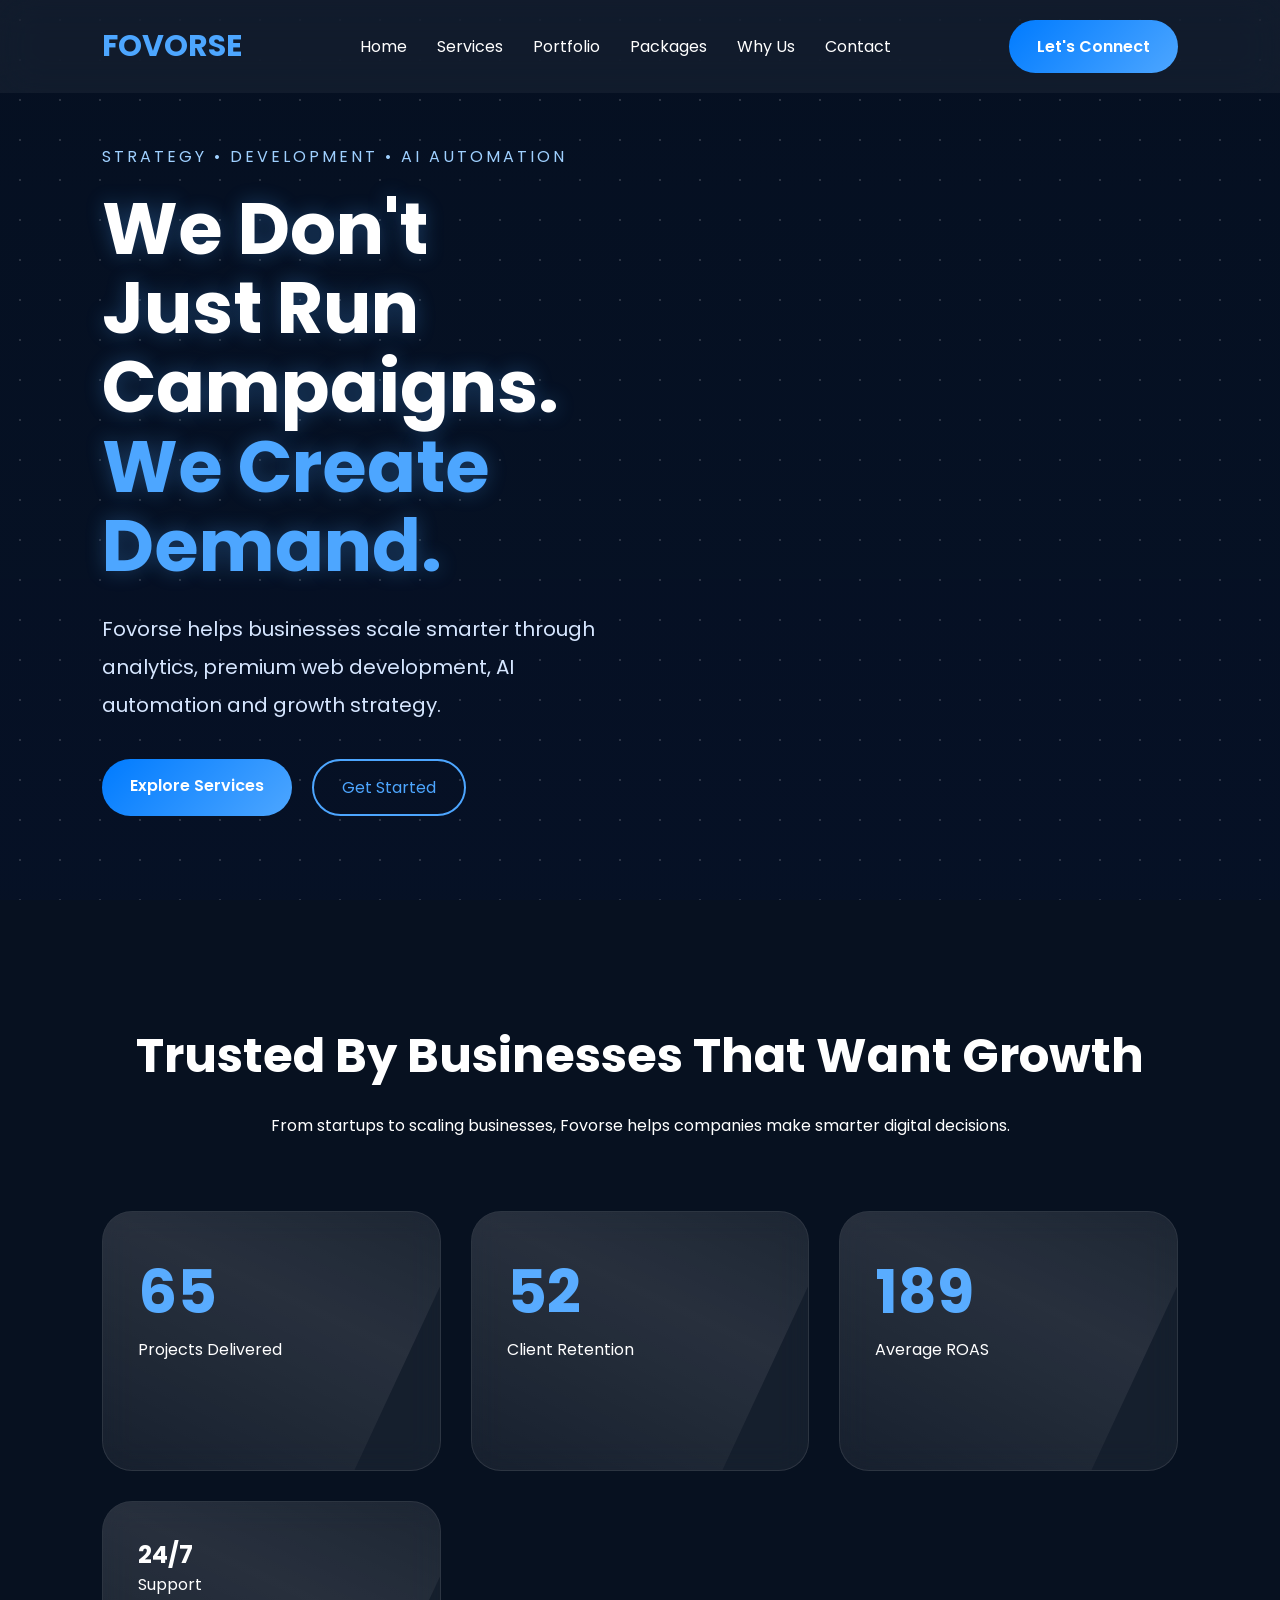
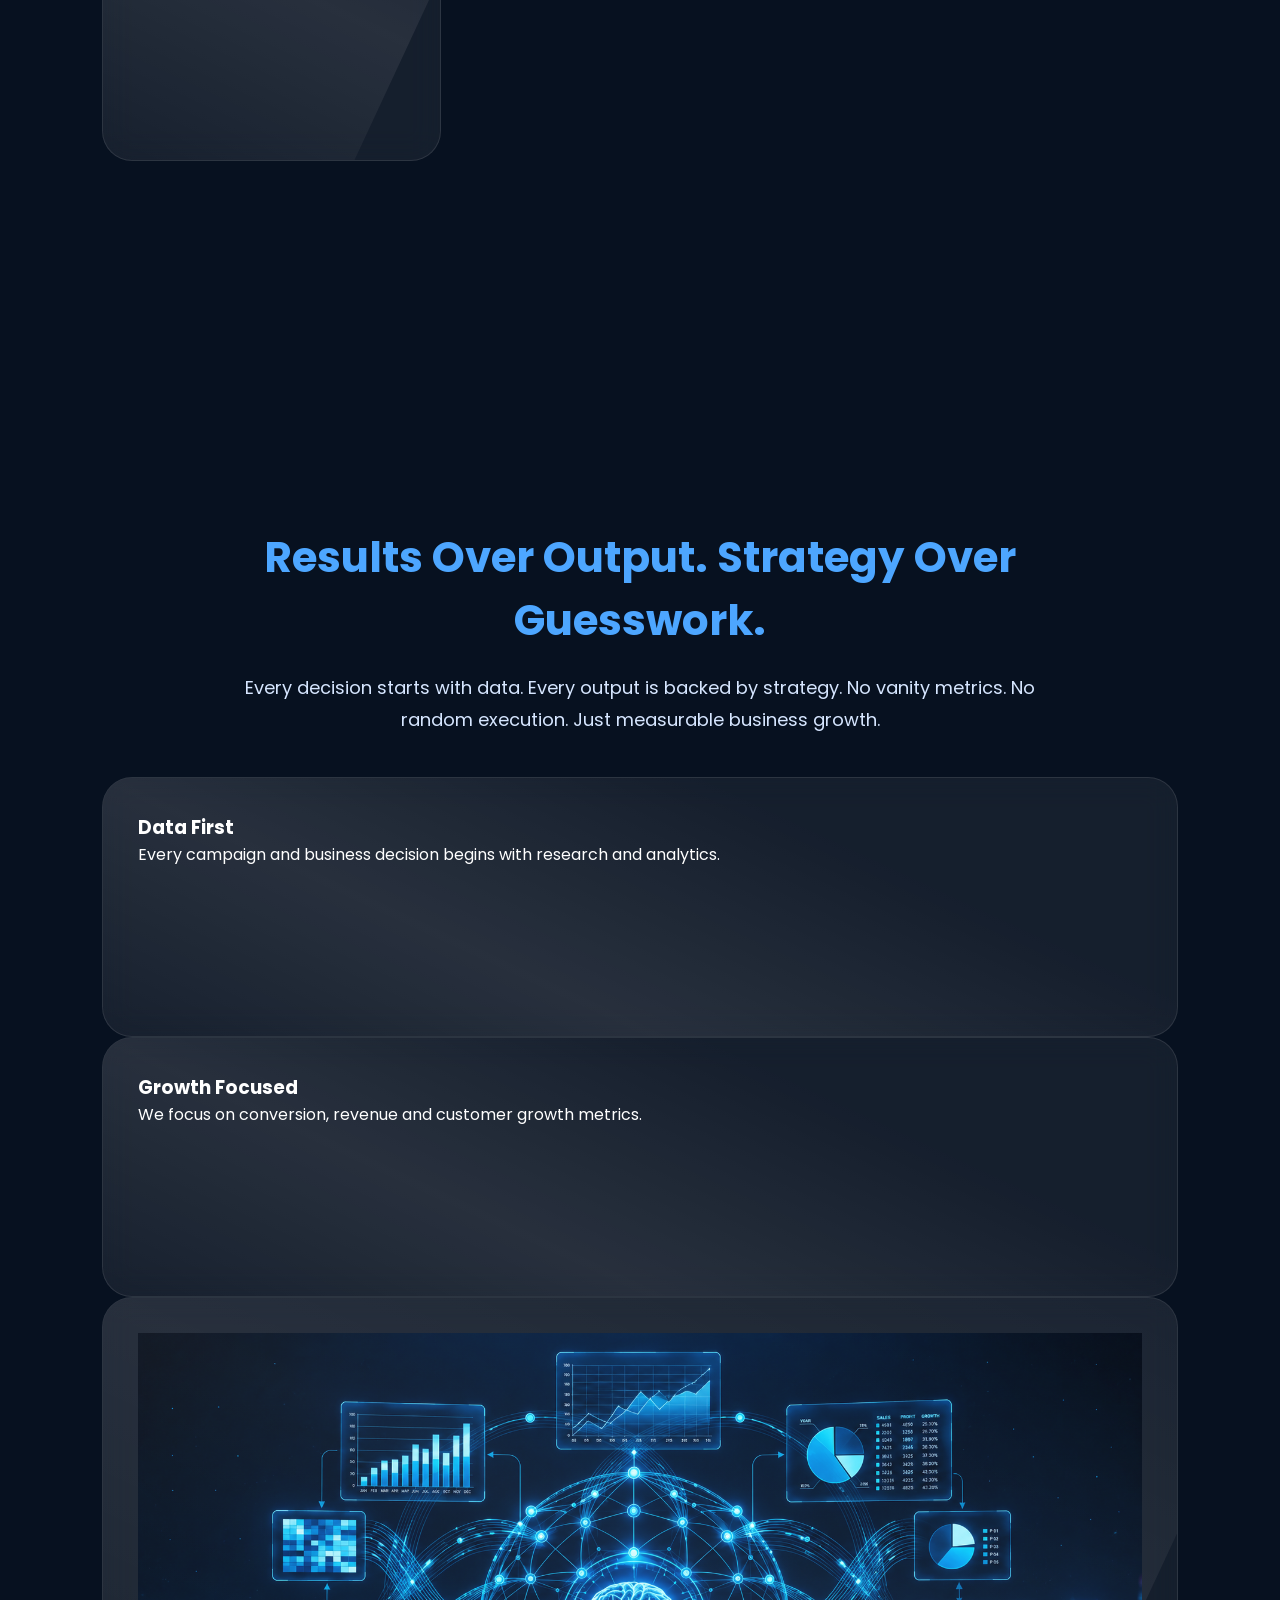
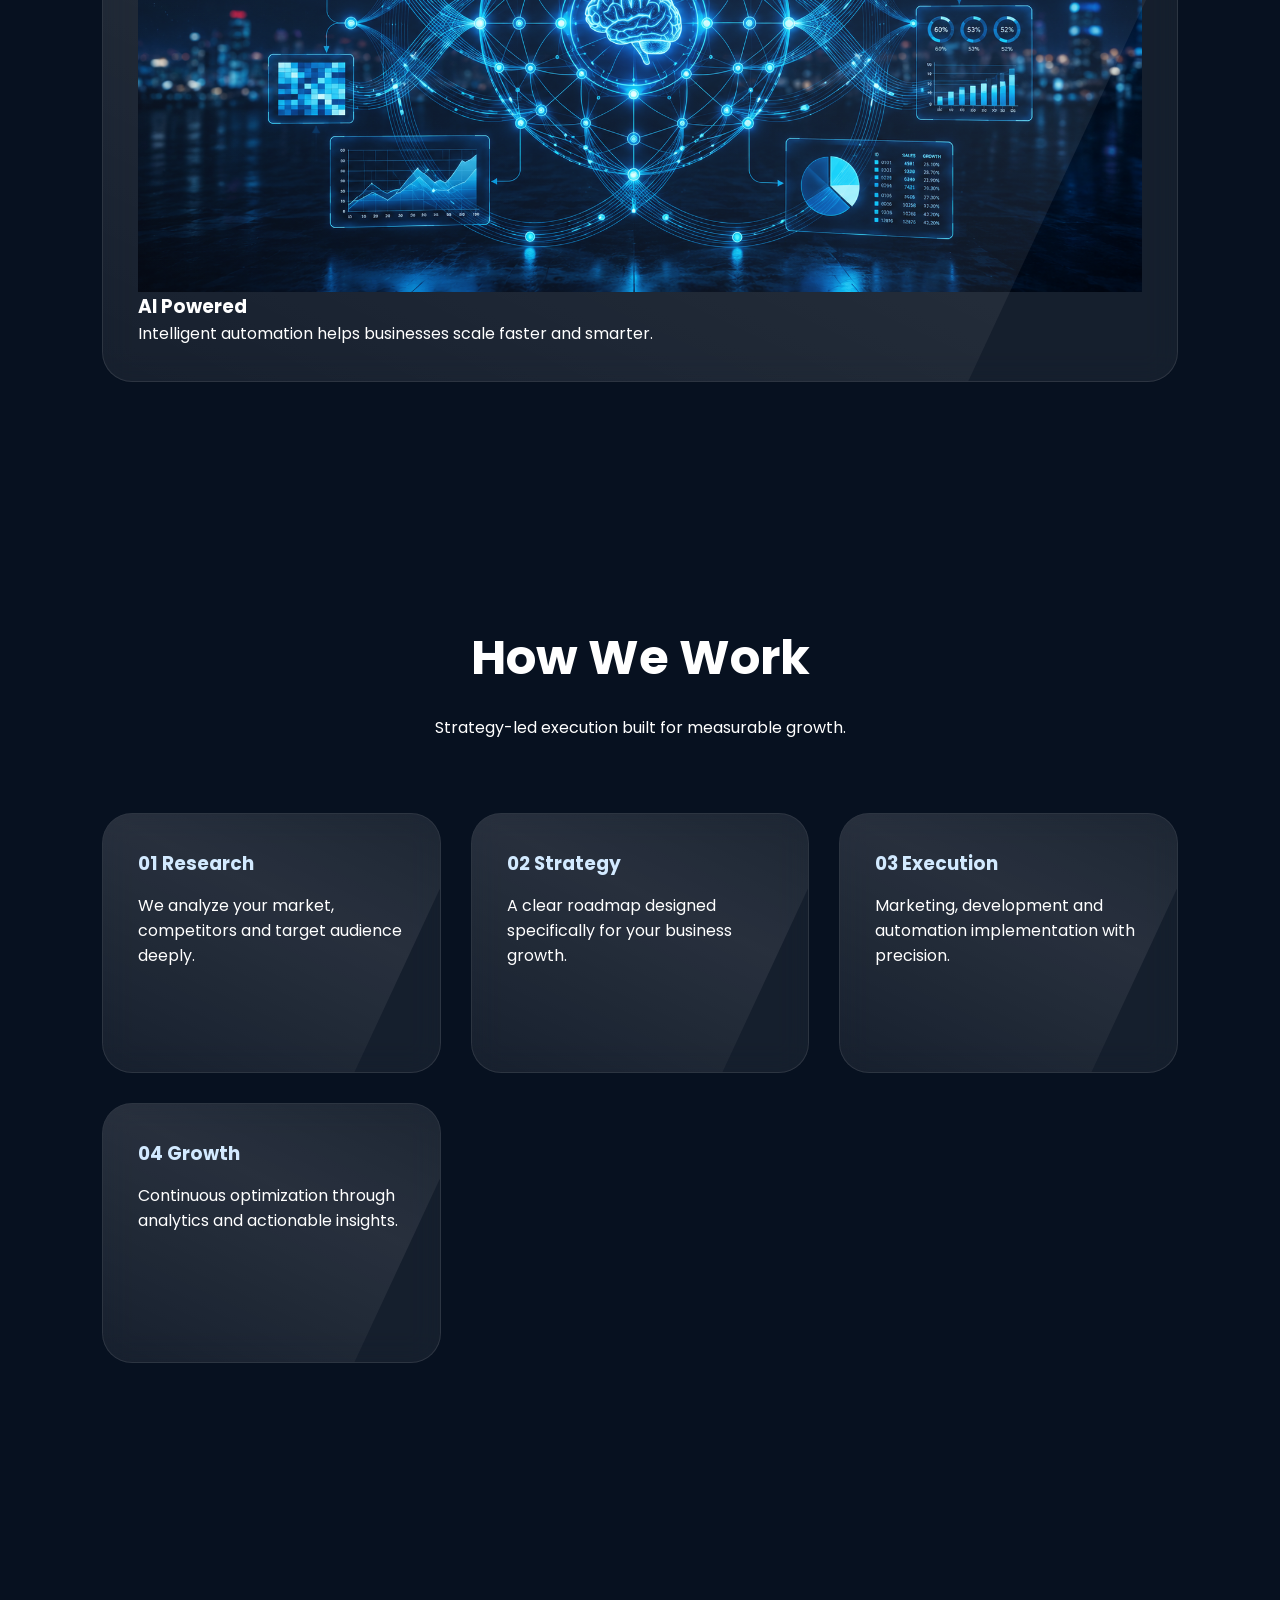
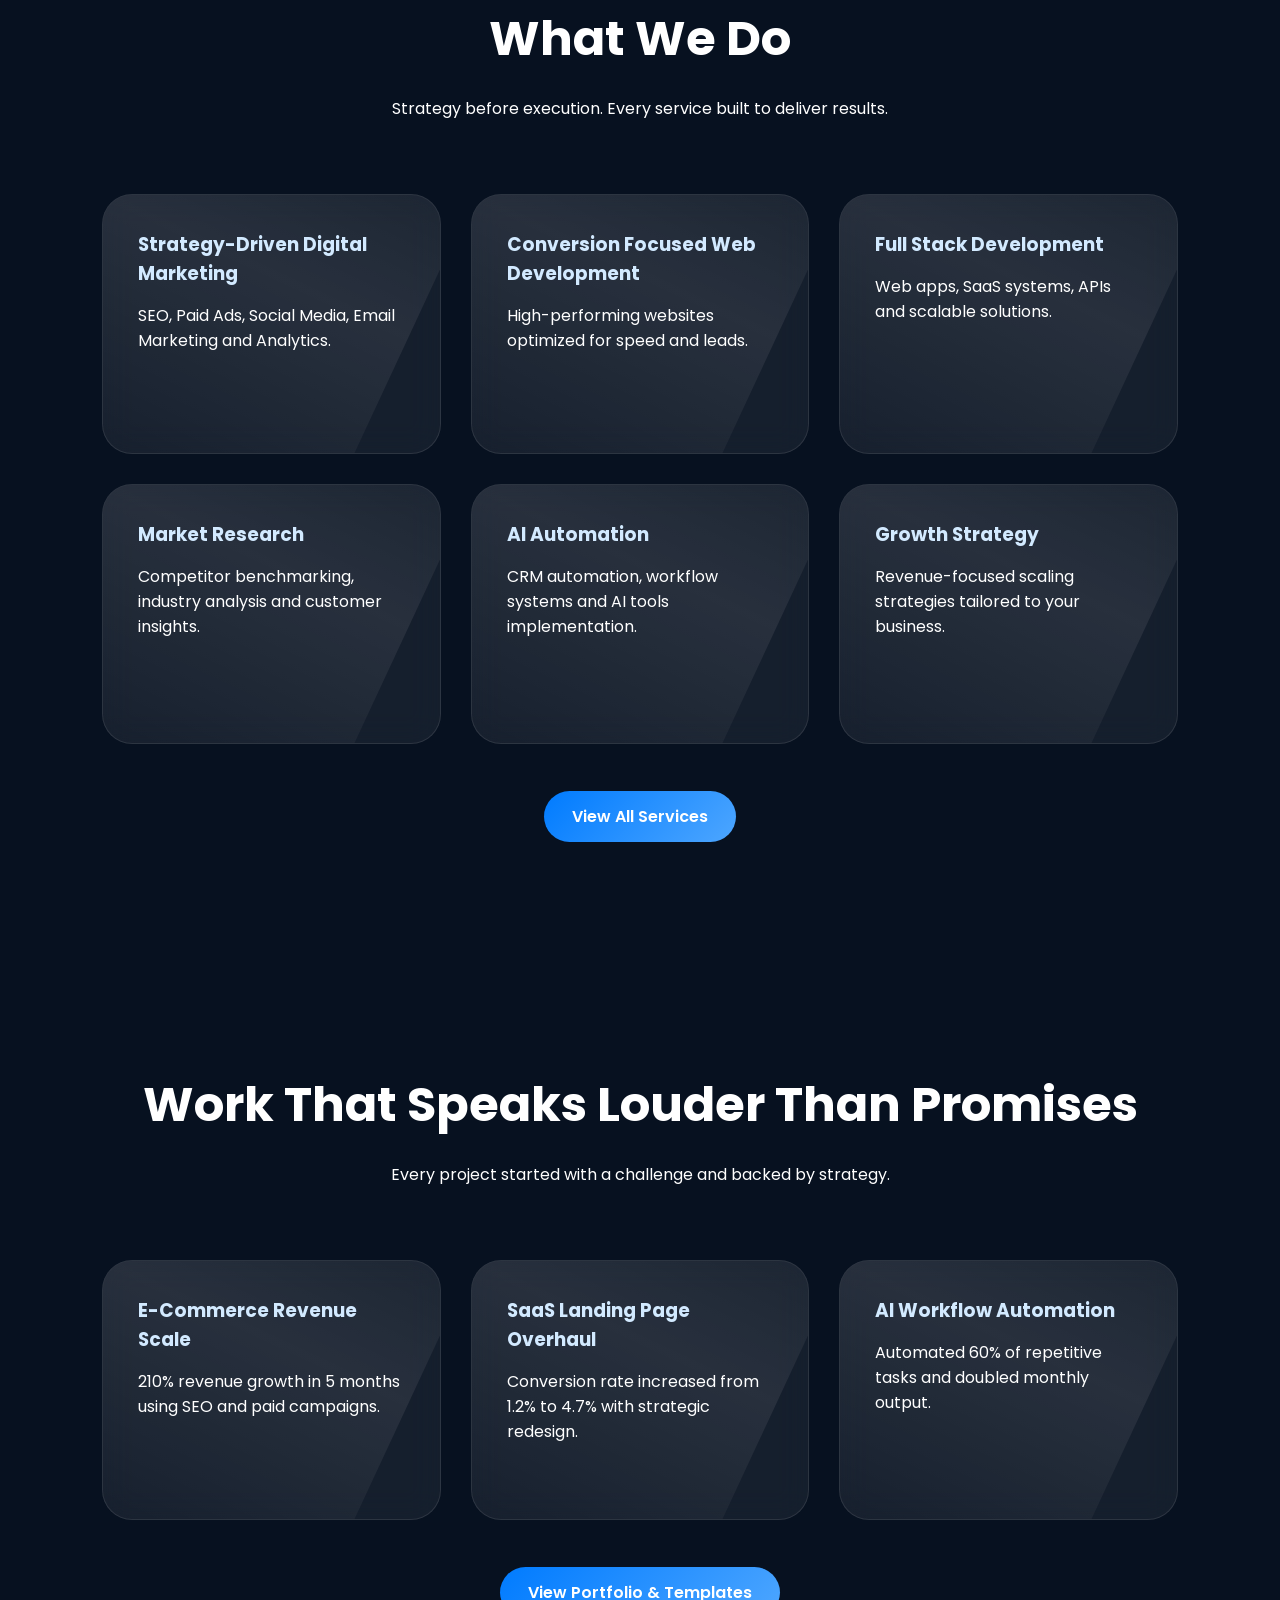
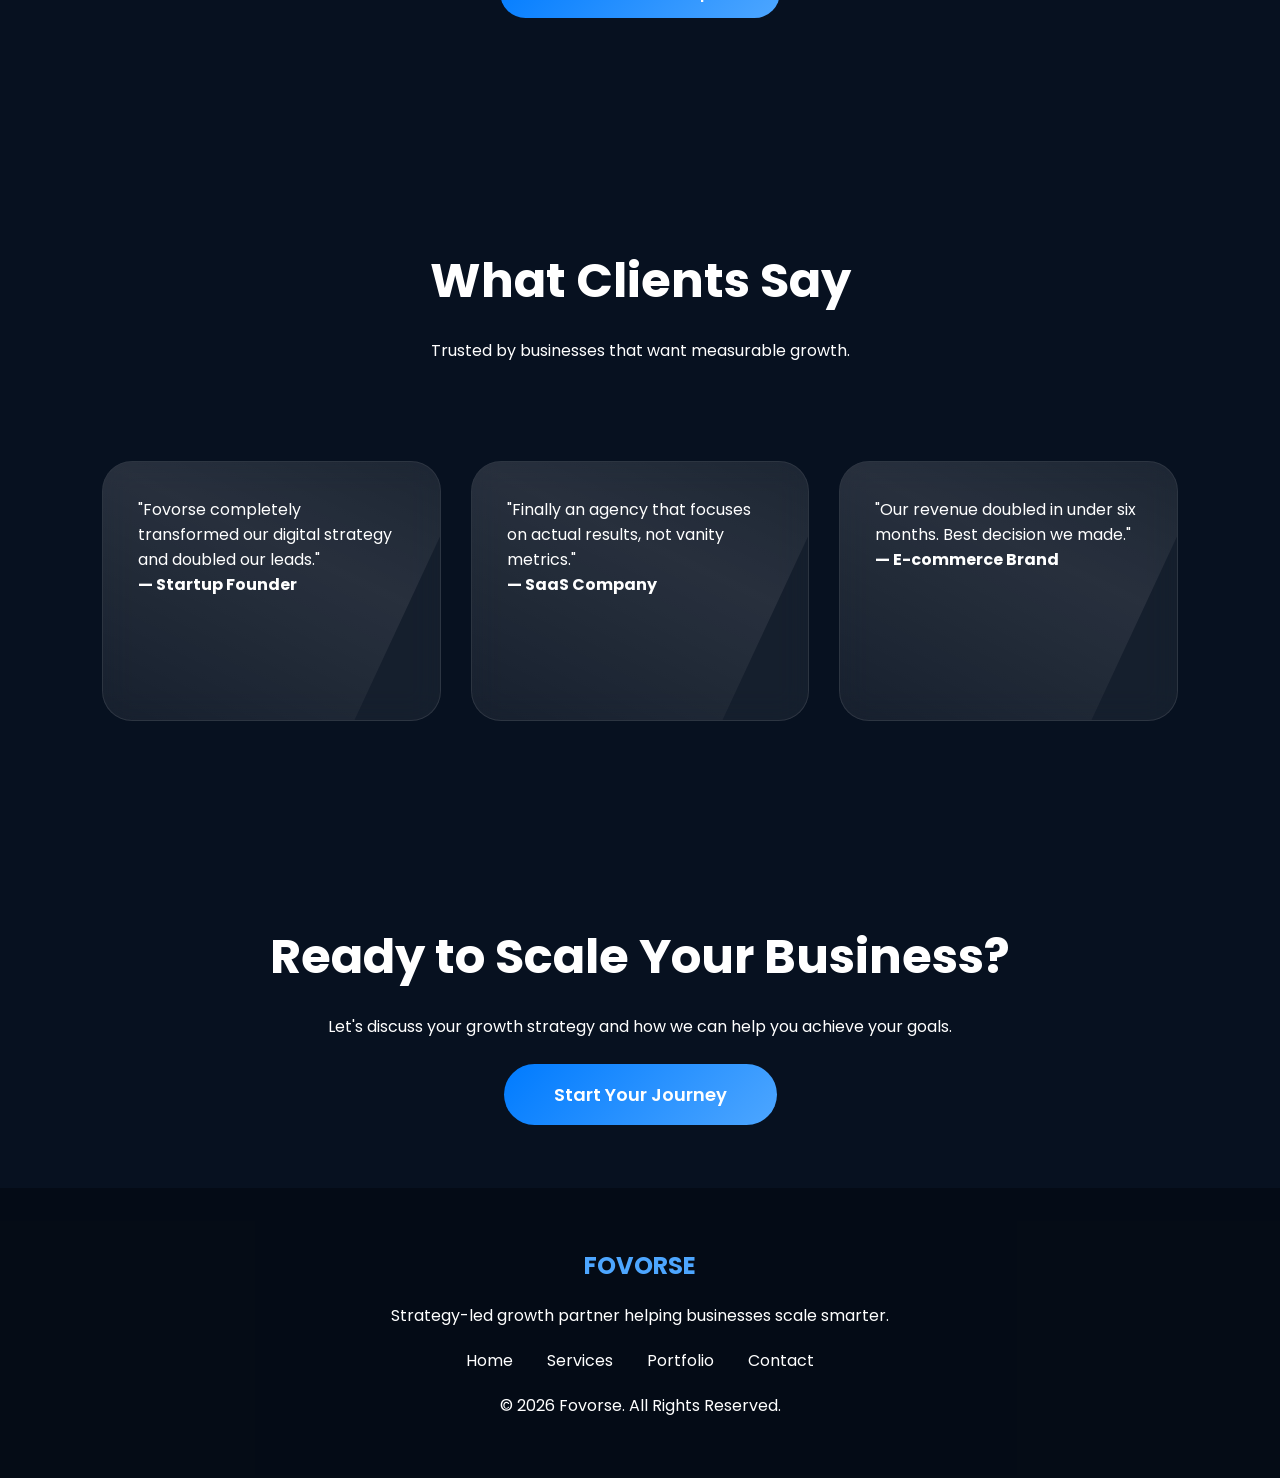
==== commit bcb32d62: "Complete website redesign with enhanced UI and new pages - Redesigned index.html with 6 sections and" ====
--- a/index.html
+++ b/index.html
@@ -2,783 +2,256 @@
 <html lang="en">
 
 <head>
-
     <meta charset="UTF-8">
-
-    <meta name="viewport"
-        content="width=device-width, initial-scale=1.0">
-
-    <title>
-        Fovorse | Strategy Driven Growth
-    </title>
-
-    <link rel="stylesheet"
-        href="style.css">
-
-    <link href="https://fonts.googleapis.com/css2?family=Poppins:wght@300;400;500;600;700&display=swap"
-        rel="stylesheet">
-
+    <meta name="viewport" content="width=device-width, initial-scale=1.0">
+    <title>Fovorse | Strategy Driven Growth</title>
+    <link rel="stylesheet" href="style.css">
+    <link href="https://fonts.googleapis.com/css2?family=Poppins:wght@300;400;500;600;700;800&display=swap" rel="stylesheet">
 </head>
 
 <body>
 
-    <!-- VIDEO BACKGROUND -->
-
+    <!-- VIDEO BACKGROUND WITH SMOOTH TRANSITIONS -->
     <div class="video-container">
-
-        <video autoplay muted loop playsinline>
-
-            <source src="bg-video.mp4"
-                type="video/mp4">
-
+        <video id="bgVideo" autoplay muted playsinline>
+            <source src="bg-video.mp4" type="video/mp4">
         </video>
-
         <div class="overlay"></div>
-
     </div>
 
     <!-- PARTICLES -->
-
     <div class="particles"></div>
 
     <!-- NAVBAR -->
-
     <header class="navbar">
-
-        <div class="logo">
-            FOVORSE
-        </div>
-
+        <div class="logo">FOVORSE</div>
         <nav>
-
             <ul class="nav-links">
-
-                <li>
-                    <a href="#home">
-                        Home
-                    </a>
-                </li>
-
-                <li>
-                    <a href="services.html">
-                        Services
-                    </a>
-                </li>
-
-                <li>
-                    <a href="#portfolio">
-                        Portfolio
-                    </a>
-                </li>
-
-                <li>
-                    <a href="#packages">
-                        Packages
-                    </a>
-                </li>
-
-                <li>
-                    <a href="#why-us">
-                        Why Us
-                    </a>
-                </li>
-
-                <li>
-                    <a href="#contact">
-                        Contact
-                    </a>
-                </li>
-
+                <li><a href="index.html">Home</a></li>
+                <li><a href="services.html">Services</a></li>
+                <li><a href="portfolio.html">Portfolio</a></li>
+                <li><a href="packages.html">Packages</a></li>
+                <li><a href="why-us.html">Why Us</a></li>
+                <li><a href="contact.html">Contact</a></li>
             </ul>
-
         </nav>
-
-        <a href="#contact"
-            class="btn">
-
-            Let's Connect
-
-        </a>
-
+        <a href="contact.html" class="btn">Let's Connect</a>
     </header>
 
-    <!-- HERO SECTION -->
-
-    <section class="hero"
-        id="home">
-
+    <!-- HERO SECTION (SECTION 1) -->
+    <section class="hero section1 reveal" id="home">
         <div class="hero-left">
-
-            <span class="tagline">
-
-                STRATEGY • DEVELOPMENT • AI AUTOMATION
-
-            </span>
-
+            <span class="tagline">STRATEGY • DEVELOPMENT • AI AUTOMATION</span>
             <h1 class="hero-title">
-
                 We Don't Just Run Campaigns.
-
-                <span>
-                    We Create Demand.
-                </span>
-
+                <span>We Create Demand.</span>
             </h1>
-
             <p class="hero-text">
-
-                Fovorse helps businesses
-                scale smarter through analytics,
-                premium web development,
-                AI automation and
-                growth strategy.
-
+                Fovorse helps businesses scale smarter through analytics,
+                premium web development, AI automation and growth strategy.
             </p>
-
             <div class="hero-buttons">
-
-                <a href="services.html"
-                    class="btn">
-
-                    Explore Services
-
-                </a>
-
-                <a href="#contact"
-                    class="btn-outline">
-
-                    Get Started
-
-                </a>
-
-            </div>
-
-        </div>
-
+                <a href="services.html" class="btn">Explore Services</a>
+                <a href="contact.html" class="btn-outline">Get Started</a>
+            </div>
+        </div>
         <div class="hero-right">
-
-            <img src="hero-image.png"
-                alt="Hero Image"
-                class="premium-image">
-
-        </div>
-
-    </section>
-
-    <!-- TRUST SECTION -->
-
-    <section class="trust reveal">
-
-        <div class="section-header">
-
-            <h2>
-                Trusted By Businesses
-                That Want Growth
-            </h2>
-
+            <img src="hero-image.png" alt="Hero Image" class="premium-image">
+        </div>
+    </section>
+
+    <!-- TRUST SECTION (SECTION 2) -->
+    <section class="trust section2 reveal">
+        <div class="section-header">
+            <h2>Trusted By Businesses That Want Growth</h2>
+            <p>From startups to scaling businesses, Fovorse helps companies make smarter digital decisions.</p>
+        </div>
+        <div class="stats-container">
+            <div class="service-card">
+                <h2 class="counter" data-target="120">0</h2>
+                <p>Projects Delivered</p>
+            </div>
+            <div class="service-card">
+                <h2 class="counter" data-target="95">0</h2>
+                <p>Client Retention</p>
+            </div>
+            <div class="service-card">
+                <h2 class="counter" data-target="350">0</h2>
+                <p>Average ROAS</p>
+            </div>
+            <div class="service-card">
+                <h2>24/7</h2>
+                <p>Support</p>
+            </div>
+        </div>
+    </section>
+
+    <!-- ABOUT SECTION (SECTION 3) -->
+    <section class="results section3 reveal">
+        <div class="section-image center">
+            <img src="results-image.png" alt="Results Strategy">
+        </div>
+        <div class="section-content-box">
+            <h2>Results Over Output. Strategy Over Guesswork.</h2>
             <p>
-
-                From startups to scaling businesses,
-                Fovorse helps companies make
-                smarter digital decisions.
-
+                Every decision starts with data. Every output is backed by strategy.
+                No vanity metrics. No random execution. Just measurable business growth.
             </p>
-
-        </div>
-
-        <div class="stats-container">
-
-            <div class="service-card">
-
-                <h2>
-                    120+
-                </h2>
-
-                <p>
-                    Projects Delivered
-                </p>
-
-            </div>
-
-            <div class="service-card">
-
-                <h2>
-                    95%
-                </h2>
-
-                <p>
-                    Client Retention
-                </p>
-
-            </div>
-
-            <div class="service-card">
-
-                <h2>
-                    3.5x
-                </h2>
-
-                <p>
-                    Average ROAS
-                </p>
-
-            </div>
-
-            <div class="service-card">
-
-                <h2>
-                    24/7
-                </h2>
-
-                <p>
-                    Support
-                </p>
-
-            </div>
-
-        </div>
-
-    </section>
-
-    <!-- ABOUT -->
-
-    <section class="results">
-
-        <div class="section-image center">
-            <img src="results-image.png"
-                alt="Results">
-
-            <h2>
-
-                Results Over Output.
-                Strategy Over Guesswork.
-
-            </h2>
-
-            <p>
-
-                Every decision starts with data.
-                Every output is backed by strategy.
-                No vanity metrics.
-                No random execution.
-                Just measurable business growth.
-
-            </p>
-
-        </div>
-
-        
-
+        </div>
         <div class="results-grid">
-
             <div class="card">
-
-                <h3>
-                    Data First
-                </h3>
-
-                <p>
-
-                    Every campaign and
-                    business decision
-                    begins with research
-                    and analytics.
-
-                </p>
-
-            </div>
-
+                <h3>Data First</h3>
+                <p>Every campaign and business decision begins with research and analytics.</p>
+            </div>
             <div class="card">
-
-                <h3>
-                    Growth Focused
-                </h3>
-
-                <p>
-
-                    We focus on conversion,
-                    revenue and
-                    customer growth.
-
-                </p>
-
-            </div>
-
+                <h3>Growth Focused</h3>
+                <p>We focus on conversion, revenue and customer growth metrics.</p>
+            </div>
             <div class="card">
-
-                <img src="ai-automation-image.png"
-                    alt="AI Automation"
-                    class="card-image">
-
-                <h3>
-                    AI Powered
-                </h3>
-
-                <p>
-
-                    Intelligent automation
-                    helps businesses
-                    scale faster.
-
-                </p>
-
-            </div>
-
-        </div>
-
-    </section>
-
-    <!-- PROCESS SECTION -->
-
-    <section class="process reveal">
-
-        <div class="section-header">
-
-            <h2>
-                How We Work
-            </h2>
-
-            <p>
-
-                Strategy-led execution
-                built for measurable growth.
-
-            </p>
-
-        </div>
-
+                <img src="ai-automation-image.png" alt="AI Automation" class="card-image">
+                <h3>AI Powered</h3>
+                <p>Intelligent automation helps businesses scale faster and smarter.</p>
+            </div>
+        </div>
+    </section>
+
+    <!-- PROCESS SECTION (SECTION 4) -->
+    <section class="process section4 reveal">
+        <div class="section-header">
+            <h2>How We Work</h2>
+            <p>Strategy-led execution built for measurable growth.</p>
+        </div>
         <div class="services-grid">
-
-            <div class="service-card">
-
-                <h3>
-                    01 Research
-                </h3>
-
-                <p>
-
-                    We analyze your market,
-                    competitors and audience.
-
-                </p>
-
-            </div>
-
-            <div class="service-card">
-
-                <h3>
-                    02 Strategy
-                </h3>
-
-                <p>
-
-                    A clear roadmap designed
-                    for business growth.
-
-                </p>
-
-            </div>
-
-            <div class="service-card">
-
-                <h3>
-                    03 Execution
-                </h3>
-
-                <p>
-
-                    Marketing, development
-                    and automation implementation.
-
-                </p>
-
-            </div>
-
-            <div class="service-card">
-
-                <h3>
-                    04 Growth
-                </h3>
-
-                <p>
-
-                    Optimization through
-                    analytics and insights.
-
-                </p>
-
-            </div>
-
-        </div>
-
-    </section>
-
-    <!-- SERVICES -->
-
-    <section class="services reveal"
-        id="services">
-
-        <div class="section-header">
-
-            <h2>
-                What We Do
-            </h2>
-
-            <p>
-
-                Strategy before execution.
-                Every service built
-                to deliver results.
-
-            </p>
-
-        </div>
-
+            <div class="service-card">
+                <h3>01 Research</h3>
+                <p>We analyze your market, competitors and target audience deeply.</p>
+            </div>
+            <div class="service-card">
+                <h3>02 Strategy</h3>
+                <p>A clear roadmap designed specifically for your business growth.</p>
+            </div>
+            <div class="service-card">
+                <h3>03 Execution</h3>
+                <p>Marketing, development and automation implementation with precision.</p>
+            </div>
+            <div class="service-card">
+                <h3>04 Growth</h3>
+                <p>Continuous optimization through analytics and actionable insights.</p>
+            </div>
+        </div>
+    </section>
+
+    <!-- SERVICES SECTION (SECTION 5) -->
+    <section class="services section5 reveal" id="services">
+        <div class="section-header">
+            <h2>What We Do</h2>
+            <p>Strategy before execution. Every service built to deliver results.</p>
+        </div>
         <div class="services-grid">
-
-            <div class="service-card">
-
-                <h3>
-                    Strategy-Driven
-                    Digital Marketing
-                </h3>
-
-                <p>
-
-                    SEO, Paid Ads,
-                    Social Media,
-                    Email Marketing
-                    and Analytics.
-
-                </p>
-
-            </div>
-
-            <div class="service-card">
-
-                <h3>
-                    Conversion Focused
-                    Web Development
-                </h3>
-
-                <p>
-
-                    High-performing websites
-                    optimized for speed
-                    and leads.
-
-                </p>
-
-            </div>
-
-            <div class="service-card">
-
-                <h3>
-                    Full Stack Development
-                </h3>
-
-                <p>
-
-                    Web apps,
-                    SaaS systems,
-                    APIs and scalable solutions.
-
-                </p>
-
-            </div>
-
-            <div class="service-card">
-
-                <h3>
-                    Market Research
-                </h3>
-
-                <p>
-
-                    Competitor benchmarking,
-                    industry analysis and
-                    customer insights.
-
-                </p>
-
-            </div>
-
-            <div class="service-card">
-
-                <h3>
-                    AI Automation
-                </h3>
-
-                <p>
-
-                    CRM automation,
-                    workflow systems
-                    and AI tools.
-
-                </p>
-
-            </div>
-
-            <div class="service-card">
-
-                <h3>
-                    Growth Strategy
-                </h3>
-
-                <p>
-
-                    Revenue-focused
-                    scaling strategies
-                    tailored to your business.
-
-                </p>
-
-            </div>
-
-        </div>
-
-    </section>
-
-    <!-- TESTIMONIALS -->
-
+            <div class="service-card">
+                <h3>Strategy-Driven Digital Marketing</h3>
+                <p>SEO, Paid Ads, Social Media, Email Marketing and Analytics.</p>
+            </div>
+            <div class="service-card">
+                <h3>Conversion Focused Web Development</h3>
+                <p>High-performing websites optimized for speed and leads.</p>
+            </div>
+            <div class="service-card">
+                <h3>Full Stack Development</h3>
+                <p>Web apps, SaaS systems, APIs and scalable solutions.</p>
+            </div>
+            <div class="service-card">
+                <h3>Market Research</h3>
+                <p>Competitor benchmarking, industry analysis and customer insights.</p>
+            </div>
+            <div class="service-card">
+                <h3>AI Automation</h3>
+                <p>CRM automation, workflow systems and AI tools implementation.</p>
+            </div>
+            <div class="service-card">
+                <h3>Growth Strategy</h3>
+                <p>Revenue-focused scaling strategies tailored to your business.</p>
+            </div>
+        </div>
+        <div class="view-more-section">
+            <a href="services.html" class="btn">View All Services</a>
+        </div>
+    </section>
+
+    <!-- PORTFOLIO SECTION (SECTION 6) -->
+    <section class="portfolio section6 reveal" id="portfolio">
+        <div class="section-header">
+            <h2>Work That Speaks Louder Than Promises</h2>
+            <p>Every project started with a challenge and backed by strategy.</p>
+        </div>
+        <div class="portfolio-grid">
+            <div class="portfolio-card">
+                <h3>E-Commerce Revenue Scale</h3>
+                <p>210% revenue growth in 5 months using SEO and paid campaigns.</p>
+            </div>
+            <div class="portfolio-card">
+                <h3>SaaS Landing Page Overhaul</h3>
+                <p>Conversion rate increased from 1.2% to 4.7% with strategic redesign.</p>
+            </div>
+            <div class="portfolio-card">
+                <h3>AI Workflow Automation</h3>
+                <p>Automated 60% of repetitive tasks and doubled monthly output.</p>
+            </div>
+        </div>
+        <div class="view-more-section">
+            <a href="portfolio.html" class="btn">View Portfolio & Templates</a>
+        </div>
+    </section>
+
+    <!-- TESTIMONIALS SECTION -->
     <section class="testimonials reveal">
-
-        <div class="section-header">
-
-            <h2>
-                What Clients Say
-            </h2>
-
-            <p>
-
-                Trusted by businesses
-                that want measurable growth.
-
-            </p>
-
-        </div>
-
+        <div class="section-header">
+            <h2>What Clients Say</h2>
+            <p>Trusted by businesses that want measurable growth.</p>
+        </div>
         <div class="image-container">
-
-            <img src="testimonial-image.png"
-                alt="Testimonials"
-                class="premium-image">
-
-        </div>
-
+            <img src="testimonal-image.png" alt="Client Testimonials" class="premium-image">
+        </div>
         <div class="services-grid">
-
-            <div class="service-card">
-
-                <p>
-
-                    “Fovorse completely transformed
-                    our digital strategy.”
-
-                </p>
-
-                <h4>
-                    — Startup Founder
-                </h4>
-
-            </div>
-
-            <div class="service-card">
-
-                <p>
-
-                    “Finally an agency
-                    that focuses on
-                    actual results.”
-
-                </p>
-
-                <h4>
-                    — SaaS Company
-                </h4>
-
-            </div>
-
-            <div class="service-card">
-
-                <p>
-
-                    “Our revenue doubled
-                    in under six months.”
-
-                </p>
-
-                <h4>
-                    — E-commerce Brand
-                </h4>
-
-            </div>
-
-        </div>
-
-    </section>
-
-    <!-- PORTFOLIO -->
-
-    <section class="portfolio reveal"
-        id="portfolio">
-
-        <div class="section-header">
-
-            <h2>
-
-                Work That Speaks
-                Louder Than Promises
-
-            </h2>
-
-            <p>
-
-                Every project started with
-                a challenge and strategy.
-
-            </p>
-
-        </div>
-
-        <div class="portfolio-grid">
-
-            <div class="portfolio-card">
-
-                <h3>
-                    E-Commerce Revenue Scale
-                </h3>
-
-                <p>
-
-                    210% revenue growth
-                    in 5 months using
-                    SEO and paid campaigns.
-
-                </p>
-
-            </div>
-
-            <div class="portfolio-card">
-
-                <h3>
-                    SaaS Landing Page Overhaul
-                </h3>
-
-                <p>
-
-                    Conversion rate increased
-                    from 1.2% to 4.7%.
-
-                </p>
-
-            </div>
-
-            <div class="portfolio-card">
-
-                <h3>
-                    AI Workflow Automation
-                </h3>
-
-                <p>
-
-                    Automated 60%
-                    of repetitive tasks
-                    and doubled monthly output.
-
-                </p>
-
-            </div>
-
-        </div>
-
-    </section>
-
-    <!-- CONTACT -->
-
-    <section class="contact reveal"
-        id="contact">
-
-        <div class="section-header">
-
-            <h2>
-                Let's Build Something Great
-            </h2>
-
-        </div>
-
-        <form class="contact-form">
-
-            <input type="text"
-                placeholder="Full Name"
-                required>
-
-            <input type="email"
-                placeholder="Email Address"
-                required>
-
-            <input type="text"
-                placeholder="Company Name">
-
-            <textarea rows="5"
-                placeholder="Tell us about your project"></textarea>
-
-            <button class="btn">
-
-                Send Brief
-
-            </button>
-
-        </form>
-
+            <div class="service-card testimonial-card">
+                <p>"Fovorse completely transformed our digital strategy and doubled our leads."</p>
+                <h4>— Startup Founder</h4>
+            </div>
+            <div class="service-card testimonial-card">
+                <p>"Finally an agency that focuses on actual results, not vanity metrics."</p>
+                <h4>— SaaS Company</h4>
+            </div>
+            <div class="service-card testimonial-card">
+                <p>"Our revenue doubled in under six months. Best decision we made."</p>
+                <h4>— E-commerce Brand</h4>
+            </div>
+        </div>
+    </section>
+
+    <!-- CONTACT CTA -->
+    <section class="contact-cta reveal">
+        <div class="section-header">
+            <h2>Ready to Scale Your Business?</h2>
+            <p>Let's discuss your growth strategy and how we can help you achieve your goals.</p>
+        </div>
+        <a href="contact.html" class="btn btn-large">Start Your Journey</a>
     </section>
 
     <!-- FOOTER -->
-
     <footer class="footer">
-
-        <h2>
-            FOVORSE
-        </h2>
-
-        <p>
-
-            Strategy-led growth partner
-            helping businesses scale smarter.
-
-        </p>
-
+        <h2>FOVORSE</h2>
+        <p>Strategy-led growth partner helping businesses scale smarter.</p>
         <div class="footer-links">
-
-            <a href="#home">
-                Home
-            </a>
-
-            <a href="services.html">
-                Services
-            </a>
-
-            <a href="#portfolio">
-                Portfolio
-            </a>
-
-            <a href="#contact">
-                Contact
-            </a>
-
-        </div>
-
-        <p>
-
-            © 2026 Fovorse.
-            All Rights Reserved.
-
-        </p>
-
+            <a href="index.html">Home</a>
+            <a href="services.html">Services</a>
+            <a href="portfolio.html">Portfolio</a>
+            <a href="contact.html">Contact</a>
+        </div>
+        <p>© 2026 Fovorse. All Rights Reserved.</p>
     </footer>
 
     <script src="script.js"></script>
 
 </body>
 
-</html>+</html>
--- a/style.css
+++ b/style.css
@@ -28,14 +28,10 @@
     width:135%;
     height:135%;
     object-fit:cover;
-
     position:absolute;
     top:50%;
     left:50%;
-
-    transform:
-    translate(-50%, -50%)
-    scale(1.35);
+    transform: translate(-50%, -50%) scale(1.35);
 }
 
 .overlay{
@@ -44,11 +40,7 @@
     height:100%;
     top:0;
     left:0;
-    background:
-    linear-gradient(
-        rgba(5,15,35,.90),
-        rgba(6,18,40,.94)
-    );
+    background: linear-gradient(rgba(5,15,35,.90), rgba(6,18,40,.94));
 }
 
 /* PARTICLES */
@@ -60,24 +52,14 @@
     top:0;
     left:0;
     z-index:-2;
-    background-image:
-    radial-gradient(
-        rgba(255,255,255,.15) 1px,
-        transparent 1px
-    );
-
+    background-image: radial-gradient(rgba(255,255,255,.15) 1px, transparent 1px);
     background-size:40px 40px;
     animation:moveParticles 15s linear infinite;
 }
 
 @keyframes moveParticles{
-    from{
-        transform:translateY(0);
-    }
-
-    to{
-        transform:translateY(-120px);
-    }
+    from{ transform:translateY(0); }
+    to{ transform:translateY(-120px); }
 }
 
 /* NAVBAR */
@@ -91,10 +73,8 @@
     justify-content:space-between;
     align-items:center;
     z-index:1000;
-
     background:rgba(255,255,255,.05);
     backdrop-filter:blur(15px);
-
     transition:.4s ease;
 }
 
@@ -139,13 +119,7 @@
 /* BUTTONS */
 
 .btn{
-    background:
-    linear-gradient(
-        135deg,
-        #007BFF,
-        #4DA6FF
-    );
-
+    background: linear-gradient(135deg, #007BFF, #4DA6FF);
     color:white;
     padding:14px 28px;
     border:none;
@@ -154,18 +128,17 @@
     text-decoration:none;
     font-weight:600;
     transition:.4s ease;
-
     animation:pulse 3s infinite;
 }
 
 .btn:hover{
-    transform:
-    translateY(-5px)
-    scale(1.03);
-
-    box-shadow:
-    0 10px 25px
-    rgba(77,166,255,.4);
+    transform: translateY(-5px) scale(1.03);
+    box-shadow: 0 10px 25px rgba(77,166,255,.4);
+}
+
+.btn-large{
+    padding:18px 50px;
+    font-size:18px;
 }
 
 .btn-outline{
@@ -182,65 +155,42 @@
     color:white;
 }
 
+.btn-template{
+    width:100%;
+    margin-top:20px;
+}
+
 @keyframes pulse{
-
-    0%{
-        box-shadow:
-        0 0 0 0
-        rgba(77,166,255,.5);
-    }
-
-    70%{
-        box-shadow:
-        0 0 0 20px
-        rgba(77,166,255,0);
-    }
-
-    100%{
-        box-shadow:
-        0 0 0 0
-        rgba(77,166,255,0);
-    }
+    0%{ box-shadow: 0 0 0 0 rgba(77,166,255,.5); }
+    70%{ box-shadow: 0 0 0 20px rgba(77,166,255,0); }
+    100%{ box-shadow: 0 0 0 0 rgba(77,166,255,0); }
 }
 
 /* HERO */
 
 .hero{
     min-height:100vh;
-
     display:flex;
     align-items:center;
     justify-content:space-between;
-
     gap:80px;
-
-    padding:
-    140px 8% 80px;
-
+    padding: 140px 8% 80px;
     max-width:1400px;
     margin:auto;
 }
 
 .hero-left{
     flex:1;
-
     display:flex;
     flex-direction:column;
-
     justify-content:center;
 }
 
 .hero-right{
     flex:1;
-
     display:flex;
     justify-content:center;
     align-items:center;
-}
-
-.hero-content{
-    max-width:900px;
-    animation:fadeUp 1s ease;
 }
 
 .tagline{
@@ -249,32 +199,22 @@
 }
 
 .hero-title{
-
     font-size:72px;
     line-height:1.1;
-
-    margin:
-    20px 0 25px;
-
+    margin: 20px 0 25px;
     max-width:700px;
-
-    text-shadow:
-    0 0 20px
-    rgba(77,166,255,.3);
-}
+    text-shadow: 0 0 20px rgba(77,166,255,.3);
+}
+
 .hero-title span{
     color:#4DA6FF;
 }
 
 .hero-text{
-
     font-size:20px;
     line-height:1.9;
-
     color:#d6e6ff;
-
     max-width:620px;
-
     margin-bottom:35px;
 }
 
@@ -296,97 +236,179 @@
 }
 
 .section-header h2{
-
     font-size:48px;
-
     margin-bottom:20px;
 }
 
 .section-header p{
-
     max-width:750px;
     margin:auto;
-
     line-height:1.8;
 }
 
+/* PAGE HERO */
+
+.page-hero{
+    min-height:80vh;
+    display:flex;
+    align-items:center;
+    justify-content:center;
+    text-align:center;
+    padding: 150px 8%;
+}
+
+.page-hero-content h1{
+    font-size:72px;
+    margin-bottom:20px;
+    color:#4DA6FF;
+}
+
+.page-hero-content p{
+    font-size:24px;
+    color:#9fd0ff;
+}
+
+/* SERVICE CONTENT */
+
+.service-content{
+    display:flex;
+    gap:60px;
+    align-items:center;
+    margin-bottom:100px;
+}
+
+.service-text{
+    flex:1;
+}
+
+.service-text p{
+    font-size:18px;
+    line-height:1.8;
+    color:#d6e6ff;
+    margin-bottom:20px;
+}
+
+.service-list{
+    list-style:none;
+    margin:30px 0;
+}
+
+.service-list li{
+    padding:10px 0;
+    font-size:16px;
+    color:#9fd0ff;
+}
+
+.service-image{
+    flex:1;
+}
+
+.service-header-box{
+    margin-bottom:40px;
+}
+
+.service-header-box h2{
+    font-size:48px;
+    color:#4DA6FF;
+    margin-bottom:15px;
+}
+
+.service-tag{
+    background:rgba(77,166,255,.2);
+    color:#4DA6FF;
+    padding:8px 16px;
+    border-radius:20px;
+    font-size:14px;
+    font-weight:600;
+}
+
+.service-section{
+    padding:80px 8%;
+}
+
 /* GRID */
 
-.about-grid,
 .about-grid,
 .services-grid,
 .portfolio-grid,
 .package-grid,
-.stats-container{
-
+.stats-container,
+.benefits-grid,
+.templates-grid,
+.stats-grid,
+.team-grid,
+.testimonial-cards,
+.faq-grid,
+.comparison-table table tr{
     display:grid;
     gap:30px;
-
     align-items:stretch;
 }
 
-.about-grid,
 .services-grid,
-.portfolio-grid{
-    grid-template-columns:
-    repeat(auto-fit,minmax(280px,1fr));
-}
-
-.package-grid,
-.stats-container{
-    grid-template-columns:
-    repeat(auto-fit,minmax(250px,1fr));
+.portfolio-grid,
+.benefits-grid,
+.team-grid,
+.faq-grid{
+    grid-template-columns: repeat(auto-fit, minmax(280px, 1fr));
+}
+
+.templates-grid{
+    grid-template-columns: repeat(auto-fit, minmax(300px, 1fr));
+}
+
+.stats-container,
+.stats-grid{
+    grid-template-columns: repeat(auto-fit, minmax(250px, 1fr));
+}
+
+.package-grid{
+    grid-template-columns: repeat(auto-fit, minmax(280px, 1fr));
+}
+
+.testimonial-cards{
+    grid-template-columns: repeat(auto-fit, minmax(300px, 1fr));
 }
 
 /* CARDS */
-
 
 .card,
 .service-card,
 .portfolio-card,
 .package-card,
 .stat-box,
-.trust-box{
-
+.trust-box,
+.template-card,
+.benefit-card,
+.team-member,
+.faq-item,
+.solution-card,
+.testimonial-card{
     position:relative;
     overflow:hidden;
-
     display:flex;
     flex-direction:column;
     justify-content:flex-start;
-
     min-height:260px;
-
-    background:
-    rgba(255,255,255,.06);
-
-    border:
-    1px solid
-    rgba(255,255,255,.1);
-
+    background: rgba(255,255,255,.06);
+    border: 1px solid rgba(255,255,255,.1);
     backdrop-filter:blur(15px);
-
     padding:35px;
     border-radius:30px;
-
     transition:.5s ease;
-
-    animation:
-    floating 5s ease-in-out infinite;
+    animation: floating 5s ease-in-out infinite;
 }
 
 .card:hover,
 .service-card:hover,
 .portfolio-card:hover,
 .package-card:hover,
-.stat-box:hover{
-
-    transform:
-    translateY(-12px);
-
-    box-shadow:
-    0 15px 40px
-    rgba(77,166,255,.2);
+.stat-box:hover,
+.template-card:hover,
+.benefit-card:hover,
+.solution-card:hover{
+    transform: translateY(-12px);
+    box-shadow: 0 15px 40px rgba(77,166,255,.2);
 }
 
 /* SHINE EFFECT */
@@ -397,23 +419,13 @@
 .package-card::before,
 .stat-box::before,
 .trust-box::before{
-
     content:"";
     position:absolute;
-
     width:200%;
     height:200%;
-
     top:-100%;
     left:-100%;
-
-    background:
-    linear-gradient(
-        transparent,
-        rgba(255,255,255,.08),
-        transparent
-    );
-
+    background: linear-gradient(transparent, rgba(255,255,255,.08), transparent);
     transform:rotate(25deg);
     transition:1s;
 }
@@ -424,7 +436,6 @@
 .package-card:hover::before,
 .stat-box:hover::before,
 .trust-box:hover::before{
-
     top:100%;
     left:100%;
 }
@@ -446,50 +457,295 @@
 }
 
 .featured{
-    border:
-    2px solid #4DA6FF;
+    border: 2px solid #4DA6FF;
     transform:scale(1.04);
 }
 
+.popular-badge{
+    background:#4DA6FF;
+    color:#071120;
+    padding:8px 16px;
+    border-radius:20px;
+    font-size:12px;
+    font-weight:700;
+    position:absolute;
+    top:20px;
+    right:20px;
+}
+
+/* PRICING */
+
+.package-price{
+    font-size:42px;
+    color:#4DA6FF;
+    font-weight:700;
+    margin:20px 0;
+}
+
+.package-price span{
+    font-size:16px;
+    color:#9fd0ff;
+}
+
+.package-description{
+    color:#d6e6ff;
+    font-size:16px;
+    margin-bottom:20px;
+}
+
 /* COUNTER */
+
+.counter{
+    font-size:60px;
+    color:#4DA6FF;
+}
 
 .stat-box{
     text-align:center;
 }
 
-.counter{
-    font-size:60px;
-    color:#4DA6FF;
-}
-
-/* CONTACT */
+.stat-detail{
+    font-size:14px;
+    color:#9fd0ff;
+    margin-top:10px;
+    display:block;
+}
+
+/* CONTACT FORM */
+
+.contact-wrapper{
+    display:flex;
+    gap:60px;
+    align-items:flex-start;
+}
+
+.contact-info{
+    flex:1;
+}
+
+.contact-info h2{
+    font-size:48px;
+    color:#4DA6FF;
+    margin-bottom:20px;
+}
+
+.contact-details{
+    margin:40px 0;
+}
+
+.detail-item{
+    margin-bottom:30px;
+}
+
+.detail-item h3{
+    color:#4DA6FF;
+    margin-bottom:10px;
+}
+
+.detail-item p{
+    color:#d6e6ff;
+    line-height:1.8;
+}
+
+.detail-item a{
+    color:#4DA6FF;
+    text-decoration:none;
+    transition:.3s;
+}
+
+.detail-item a:hover{
+    text-decoration:underline;
+}
+
+.social-links{
+    display:flex;
+    gap:15px;
+    flex-wrap:wrap;
+    margin-top:30px;
+}
+
+.social-icon{
+    background:rgba(77,166,255,.2);
+    color:#4DA6FF;
+    padding:10px 20px;
+    border-radius:25px;
+    text-decoration:none;
+    transition:.3s;
+}
+
+.social-icon:hover{
+    background:#4DA6FF;
+    color:#071120;
+}
+
+.contact-form-wrapper{
+    flex:1;
+}
 
 .contact-form{
-    max-width:700px;
-    margin:auto;
-
     display:flex;
     flex-direction:column;
     gap:20px;
 }
 
-.contact-form input,
-.contact-form textarea{
-    background:
-    rgba(255,255,255,.08);
-
-    border:
-    1px solid
-    rgba(255,255,255,.08);
-
-    padding:18px;
-    border-radius:15px;
+.form-group{
+    display:flex;
+    flex-direction:column;
+}
+
+.form-group label{
+    margin-bottom:8px;
+    font-weight:600;
+    color:#cfe8ff;
+}
+
+.form-group input,
+.form-group textarea,
+.form-group select{
+    background: rgba(255,255,255,.08);
+    border: 1px solid rgba(255,255,255,.1);
+    padding:15px;
+    border-radius:10px;
     outline:none;
     color:white;
-}
-
-.contact-form textarea{
+    font-family:'Poppins',sans-serif;
+    transition:.3s;
+}
+
+.form-group input:focus,
+.form-group textarea:focus,
+.form-group select:focus{
+    border-color:#4DA6FF;
+    box-shadow: 0 0 20px rgba(77,166,255,.2);
+}
+
+.form-group textarea{
     resize:none;
+}
+
+.form-group.checkbox{
+    flex-direction:row;
+    align-items:center;
+    gap:10px;
+}
+
+.form-group.checkbox input{
+    width:20px;
+    height:20px;
+}
+
+/* PREMIUM IMAGE STYLING */
+
+.premium-image{
+    width:100%;
+    max-width:500px;
+    height:auto;
+    border-radius:25px;
+    box-shadow: 0 0 50px rgba(0,153,255,.18), 0 0 100px rgba(0,102,255,.12);
+    transition:.5s ease;
+    object-fit:cover;
+}
+
+.premium-image:hover{
+    transform:scale(1.03);
+    box-shadow: 0 0 70px rgba(77,166,255,.25);
+}
+
+/* TEMPLATES */
+
+.template-preview-box{
+    width:100%;
+    height:200px;
+    border-radius:15px;
+    overflow:hidden;
+    margin-bottom:20px;
+    border:2px solid rgba(77,166,255,.2);
+}
+
+.template-preview{
+    width:100%;
+    height:100%;
+    border-radius:15px;
+}
+
+.modern-blue{
+    background:linear-gradient(135deg, #001F3F, #003366);
+}
+
+.dark-gradient{
+    background:linear-gradient(135deg, #1a0033, #4d0080);
+}
+
+.minimalist-green{
+    background:linear-gradient(135deg, #F5F5F0, #E8F0E0);
+}
+
+.bold-orange{
+    background:linear-gradient(135deg, #001a33, #FF8C42);
+}
+
+.corporate-red{
+    background:linear-gradient(135deg, #1a1a1a, #DC143C);
+}
+
+.template-industry{
+    color:#9fd0ff;
+    font-size:14px;
+    margin-bottom:15px;
+    font-weight:600;
+}
+
+.template-explanation{
+    background:rgba(77,166,255,.05);
+    border-left:3px solid #4DA6FF;
+    padding:20px;
+    border-radius:10px;
+    margin:20px 0;
+}
+
+.template-explanation h4{
+    color:#4DA6FF;
+    margin-bottom:10px;
+}
+
+.template-explanation p{
+    color:#d6e6ff;
+    font-size:14px;
+    line-height:1.8;
+}
+
+/* COMPARISON TABLE */
+
+.comparison-table{
+    overflow-x:auto;
+    margin:40px 0;
+}
+
+.comparison-table table{
+    width:100%;
+    border-collapse:collapse;
+    border:1px solid rgba(77,166,255,.2);
+    border-radius:15px;
+    overflow:hidden;
+}
+
+.comparison-table th{
+    background:rgba(77,166,255,.1);
+    padding:20px;
+    text-align:left;
+    font-weight:700;
+    color:#4DA6FF;
+    border:1px solid rgba(77,166,255,.2);
+}
+
+.comparison-table td{
+    padding:15px 20px;
+    border:1px solid rgba(77,166,255,.1);
+    color:#d6e6ff;
+}
+
+.comparison-table tr:nth-child(even) td{
+    background:rgba(77,166,255,.03);
 }
 
 /* FOOTER */
@@ -497,8 +753,7 @@
 .footer{
     text-align:center;
     padding:60px 8%;
-    background:
-    rgba(0,0,0,.3);
+    background: rgba(0,0,0,.3);
 }
 
 .footer h2{
@@ -514,6 +769,7 @@
     color:white;
     text-decoration:none;
     margin:0 15px;
+    transition:.3s;
 }
 
 .footer-links a:hover{
@@ -536,55 +792,92 @@
 /* ANIMATIONS */
 
 @keyframes floating{
-    0%{
-        transform:translateY(0);
-    }
-
-    50%{
-        transform:translateY(-10px);
-    }
-
-    100%{
-        transform:translateY(0);
-    }
+    0%{ transform:translateY(0); }
+    50%{ transform:translateY(-10px); }
+    100%{ transform:translateY(0); }
 }
 
 @keyframes fadeUp{
     from{
         opacity:0;
-        transform:
-        translateY(50px);
-    }
-
+        transform: translateY(50px);
+    }
     to{
         opacity:1;
-        transform:
-        translateY(0);
-    }
-}
-
-/* RESPONSIVE */
-
-@media(max-width:900px){
-
-    .navbar{
-        flex-direction:column;
-        gap:20px;
-    }
-
-    .nav-links{
-        flex-wrap:wrap;
-        justify-content:center;
-    }
-
-    .hero-title{
-        font-size:45px;
-    }
-
-    .section-header h2{
-        font-size:35px;
-    }
-}
+        transform: translateY(0);
+    }
+}
+
+/* SECTION IMAGES ALIGNMENT */
+
+.section-image{
+    width:100%;
+    display:flex;
+    justify-content:center;
+    align-items:center;
+    margin:50px auto;
+    position:relative;
+    z-index:2;
+}
+
+.section-image img{
+    width:75%;
+    max-width:750px;
+    height:auto;
+    object-fit:cover;
+    border-radius:25px;
+    mix-blend-mode:screen;
+    opacity:0.92;
+    box-shadow: 0 0 50px rgba(0,153,255,.18), 0 0 100px rgba(0,102,255,.12);
+    transition:.5s ease;
+}
+
+.section-image img:hover{
+    transform:scale(1.03);
+    opacity:1;
+}
+
+.section-image.left{
+    justify-content:flex-start;
+    padding-left:80px;
+}
+
+.section-image.right{
+    justify-content:flex-end;
+    padding-right:80px;
+}
+
+.section-image.center{
+    justify-content:center;
+}
+
+/* SECTION CONTENT BOX */
+
+.section-content-box{
+    text-align:center;
+    max-width:800px;
+    margin:40px auto;
+}
+
+.section-content-box h2{
+    font-size:42px;
+    color:#4DA6FF;
+    margin-bottom:20px;
+}
+
+.section-content-box p{
+    font-size:18px;
+    color:#d6e6ff;
+    line-height:1.8;
+}
+
+/* VIEW MORE SECTION */
+
+.view-more-section{
+    text-align:center;
+    margin-top:60px;
+}
+
 /* DYNAMIC BACKGROUND */
 
 .dynamic-bg{
@@ -594,91 +887,98 @@
     width:100%;
     height:100%;
     z-index:-2;
-
-    background:
-    linear-gradient(
-        135deg,
-        rgba(5,15,35,.85),
-        rgba(0,50,100,.55)
-    );
-
-    transition:
-    background 1.2s ease;
-
+    background: linear-gradient(135deg, rgba(5,15,35,.85), rgba(0,50,100,.55));
+    transition: background 1.2s ease;
     pointer-events:none;
 }
-.service-card h2{
-    font-size:50px;
-    color:#4DA6FF;
-    margin-bottom:10px;
-}
-
-/* ==========================
-   SECTION IMAGES ALIGNMENT
-========================== */
-
-.section-image {
-    width: 100%;
-    display: flex;
-    justify-content: center;
-    align-items: center;
-    margin: 50px auto;
-    position: relative;
-    z-index: 2;
-}
-
-.section-image img {
-    width: 75%;
-    max-width: 750px;
-    height: auto;
-    object-fit: cover;
-    border-radius: 25px;
-
-    /* Background blending effect */
-    mix-blend-mode: screen;
-    opacity: 0.92;
-
-    /* Soft glow */
-    box-shadow:
-        0 0 50px rgba(0, 153, 255, 0.18),
-        0 0 100px rgba(0, 102, 255, 0.12);
-
-    transition: transform 0.5s ease,
-                opacity 0.5s ease;
-}
-
-/* Hover effect */
-.section-image img:hover {
-    transform: scale(1.03);
-    opacity: 1;
-}
-
-/* Left aligned image */
-.section-image.left {
-    justify-content: flex-start;
-    padding-left: 80px;
-}
-
-/* Right aligned image */
-.section-image.right {
-    justify-content: flex-end;
-    padding-right: 80px;
-}
-
-/* Center image */
-.section-image.center {
-    justify-content: center;
-}
-
-/* Responsive */
-@media (max-width: 768px) {
-    .section-image img {
-        width: 92%;
+
+/* CONTACT CTA */
+
+.contact-cta{
+    text-align:center;
+    padding:80px 8%;
+}
+
+.contact-cta .section-header{
+    margin-bottom:40px;
+}
+
+/* RESPONSIVE */
+
+@media(max-width:900px){
+    .navbar{
+        flex-direction:column;
+        gap:20px;
+    }
+
+    .nav-links{
+        flex-wrap:wrap;
+        justify-content:center;
+    }
+
+    .hero-title{
+        font-size:45px;
+    }
+
+    .section-header h2{
+        font-size:35px;
+    }
+
+    .hero{
+        flex-direction:column;
+        gap:40px;
+    }
+
+    .service-content{
+        flex-direction:column;
+    }
+
+    .contact-wrapper{
+        flex-direction:column;
     }
 
     .section-image.left,
-    .section-image.right {
-        justify-content: center;
-        padding: 0;
+    .section-image.right{
+        justify-content:center;
+        padding:0;
+    }
+
+    .page-hero-content h1{
+        font-size:48px;
+    }
+}
+
+@media(max-width:600px){
+    section{
+        padding:80px 5%;
+    }
+
+    .navbar{
+        padding:15px 5%;
+    }
+
+    .hero-title{
+        font-size:36px;
+    }
+
+    .section-header h2{
+        font-size:28px;
+    }
+
+    .btn{
+        padding:12px 24px;
+        font-size:14px;
+    }
+
+    .premium-image{
+        max-width:100%;
+    }
+
+    .service-list{
+        padding-left:20px;
+    }
+
+    .contact-form{
+        gap:15px;
     }
 }
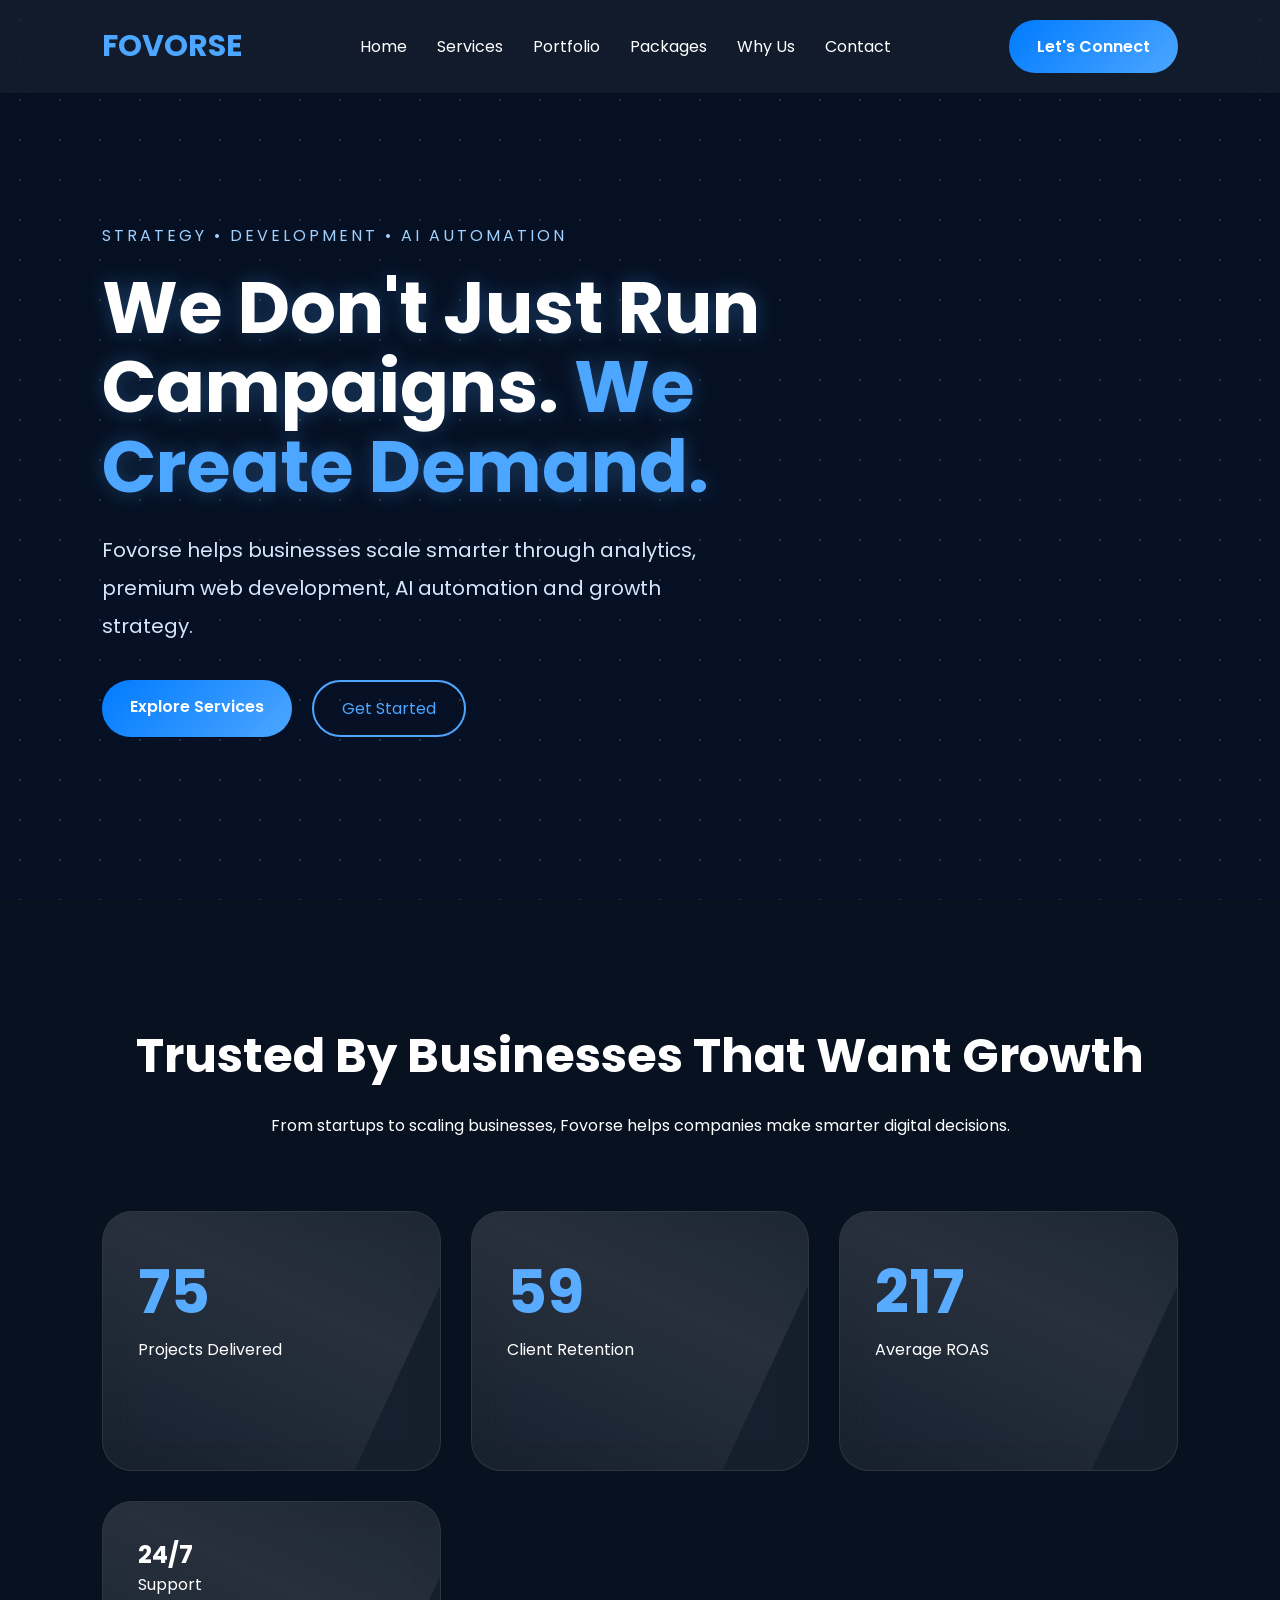
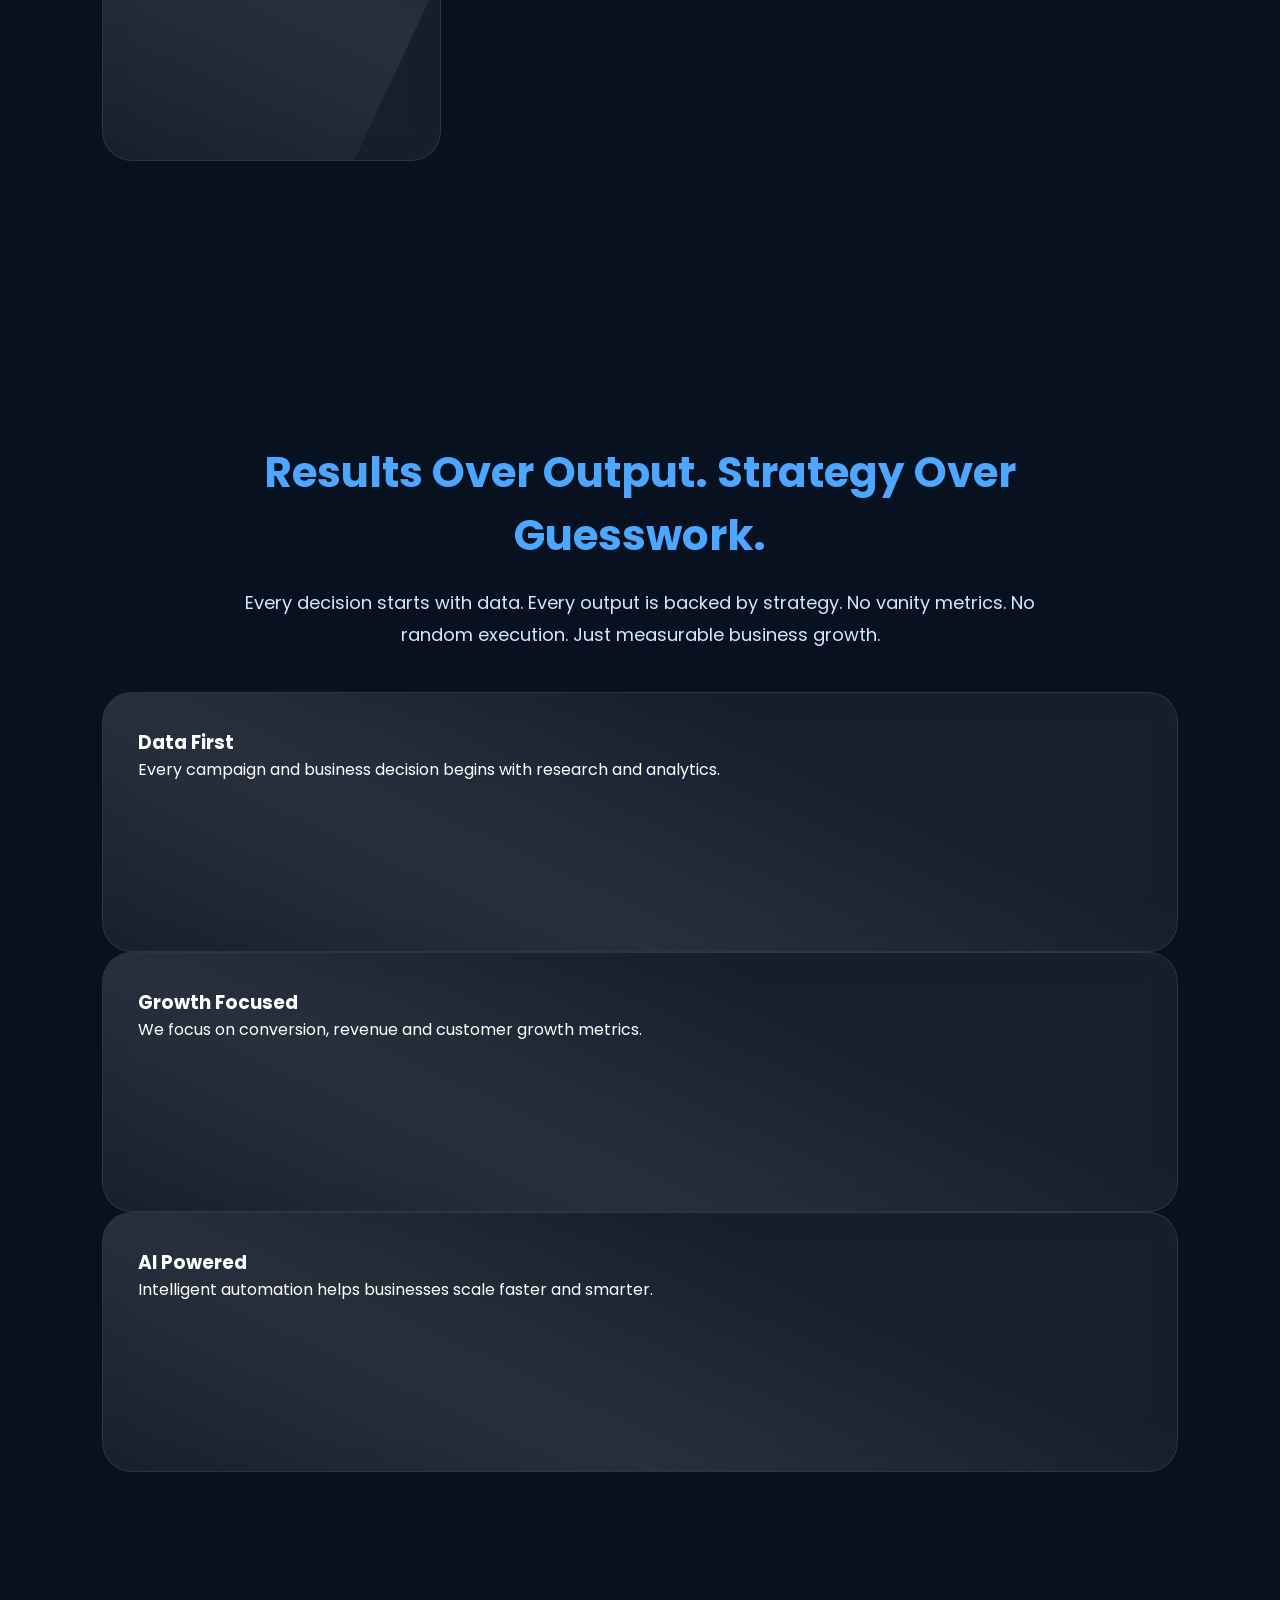
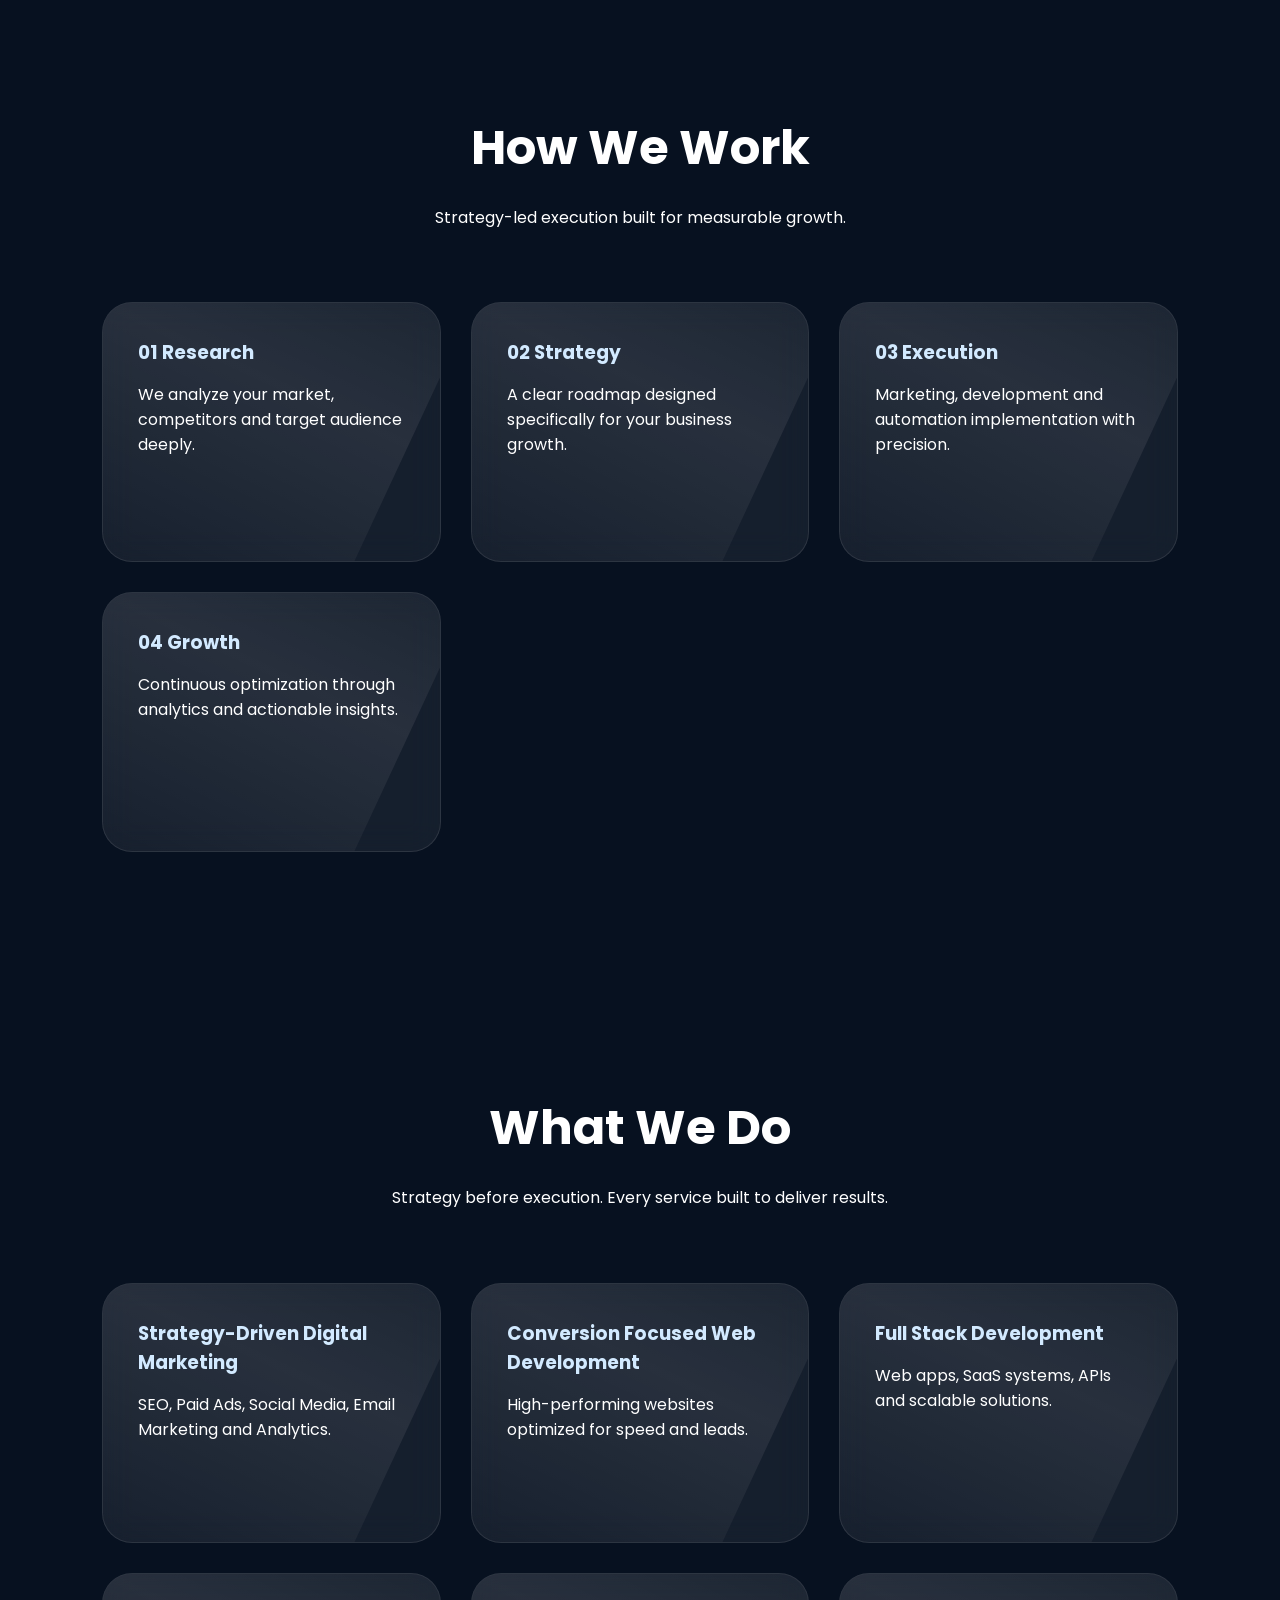
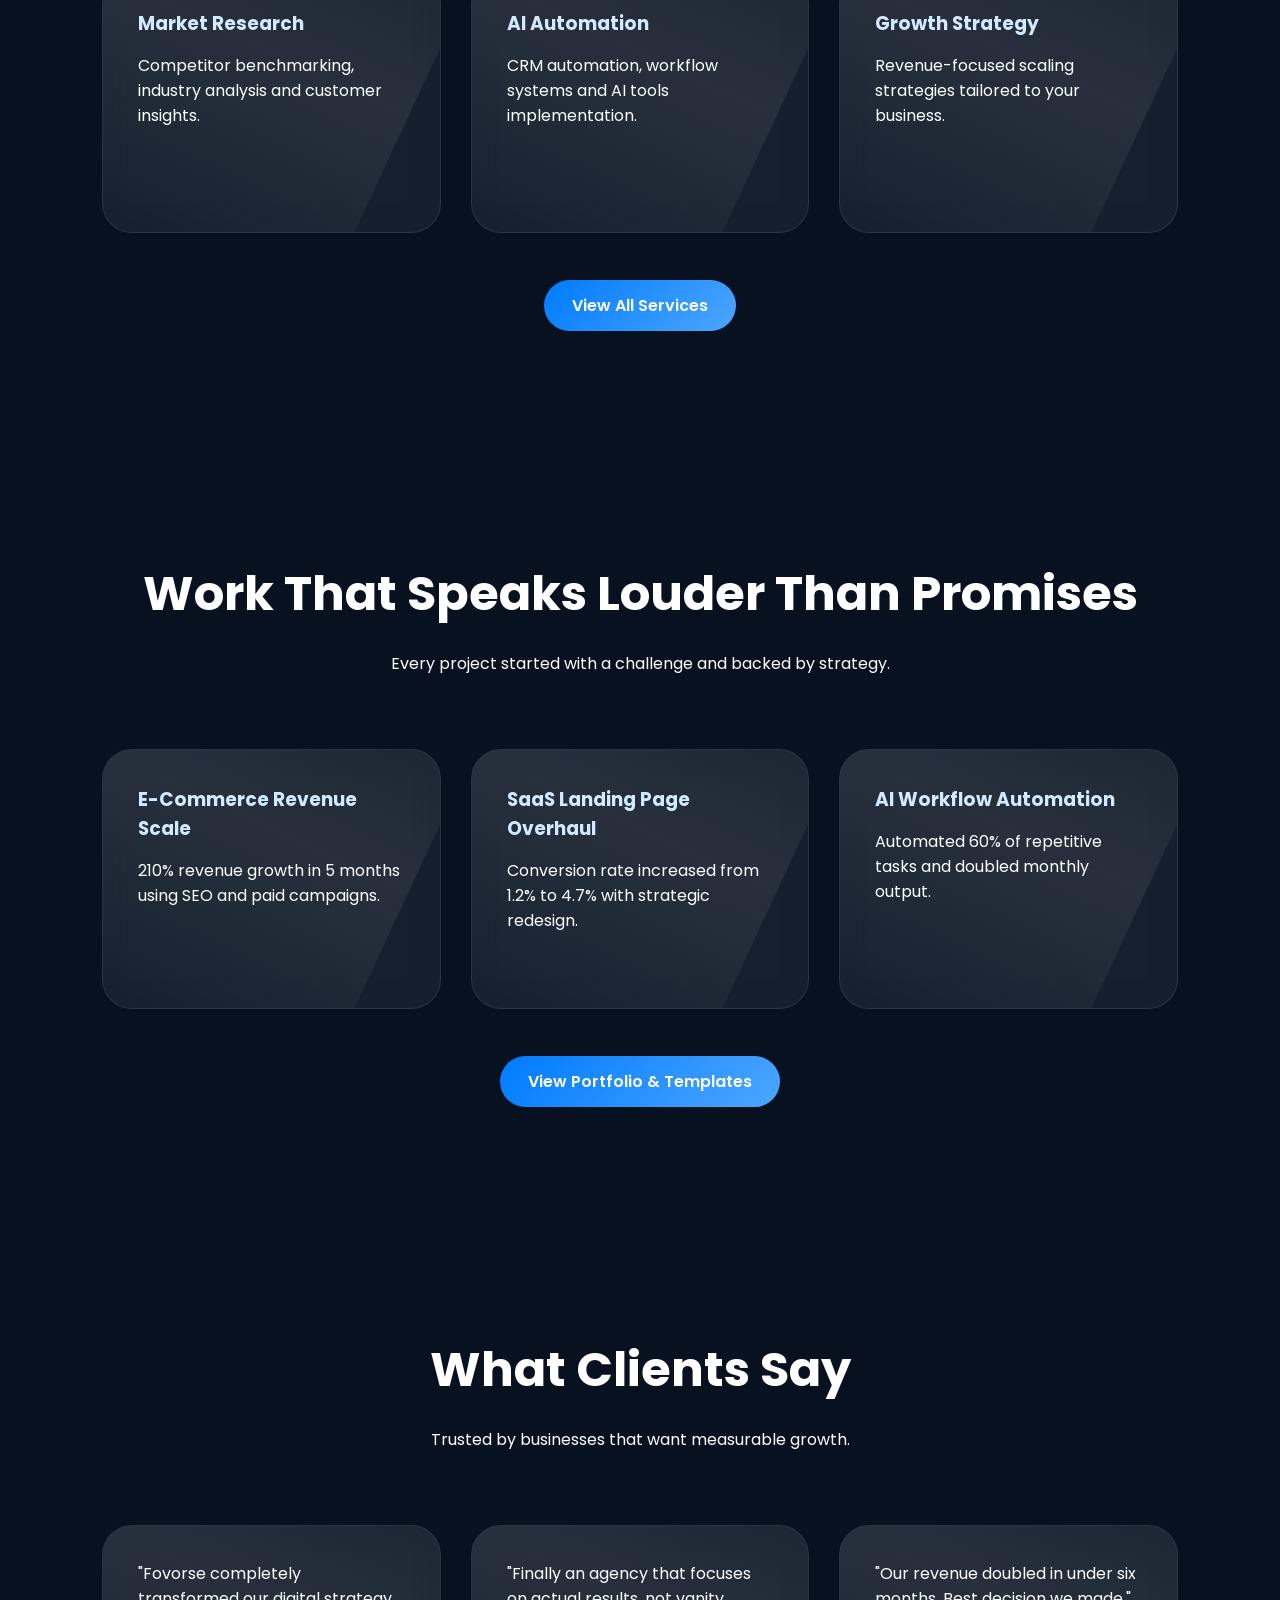
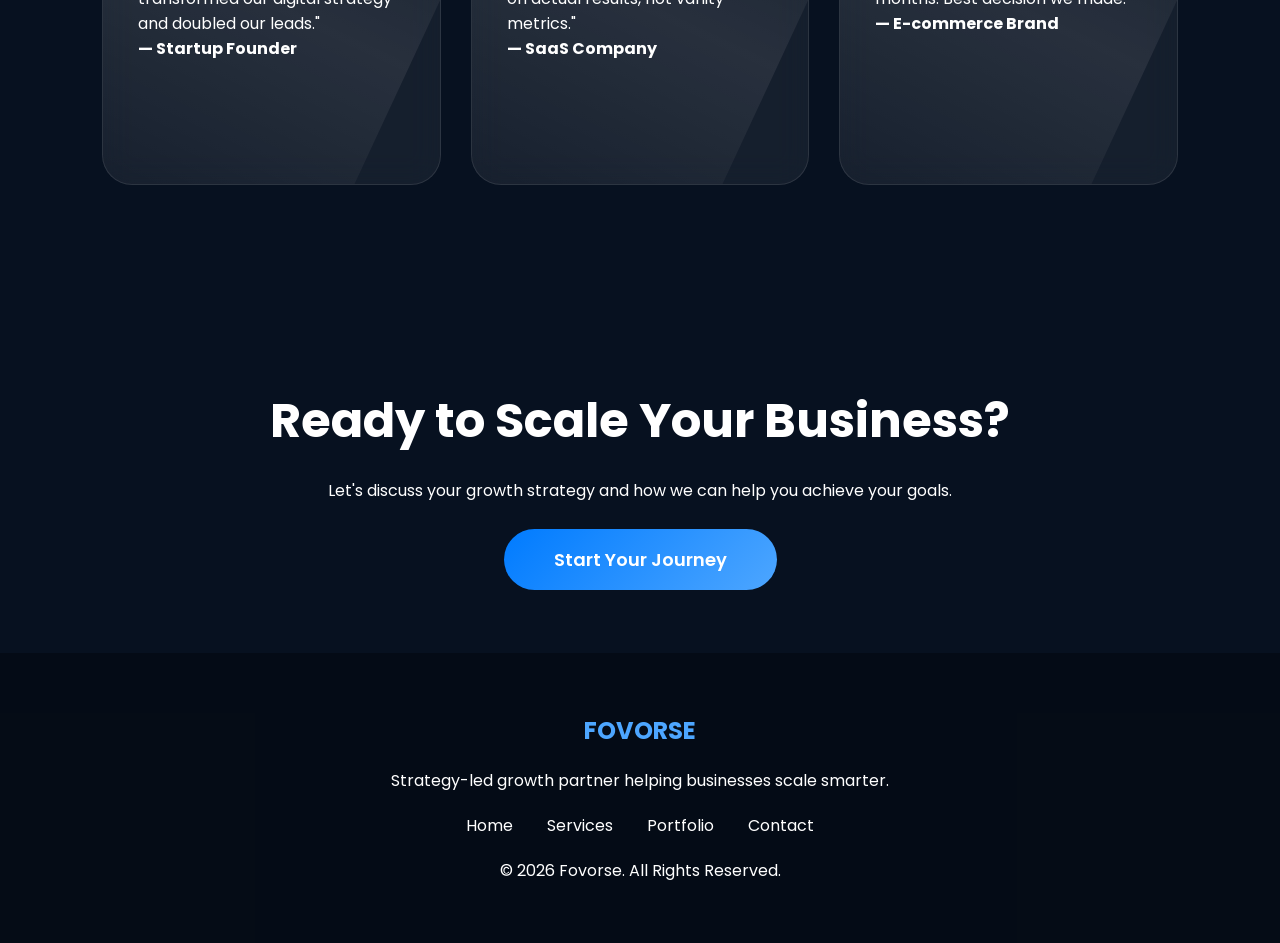
==== commit cbd44fea: "Updated website changes" ====
--- a/index.html
+++ b/index.html
@@ -55,9 +55,7 @@
                 <a href="contact.html" class="btn-outline">Get Started</a>
             </div>
         </div>
-        <div class="hero-right">
-            <img src="hero-image.png" alt="Hero Image" class="premium-image">
-        </div>
+
     </section>
 
     <!-- TRUST SECTION (SECTION 2) -->
@@ -88,9 +86,6 @@
 
     <!-- ABOUT SECTION (SECTION 3) -->
     <section class="results section3 reveal">
-        <div class="section-image center">
-            <img src="results-image.png" alt="Results Strategy">
-        </div>
         <div class="section-content-box">
             <h2>Results Over Output. Strategy Over Guesswork.</h2>
             <p>
@@ -108,7 +103,6 @@
                 <p>We focus on conversion, revenue and customer growth metrics.</p>
             </div>
             <div class="card">
-                <img src="ai-automation-image.png" alt="AI Automation" class="card-image">
                 <h3>AI Powered</h3>
                 <p>Intelligent automation helps businesses scale faster and smarter.</p>
             </div>
@@ -208,9 +202,6 @@
         <div class="section-header">
             <h2>What Clients Say</h2>
             <p>Trusted by businesses that want measurable growth.</p>
-        </div>
-        <div class="image-container">
-            <img src="testimonal-image.png" alt="Client Testimonials" class="premium-image">
         </div>
         <div class="services-grid">
             <div class="service-card testimonial-card">
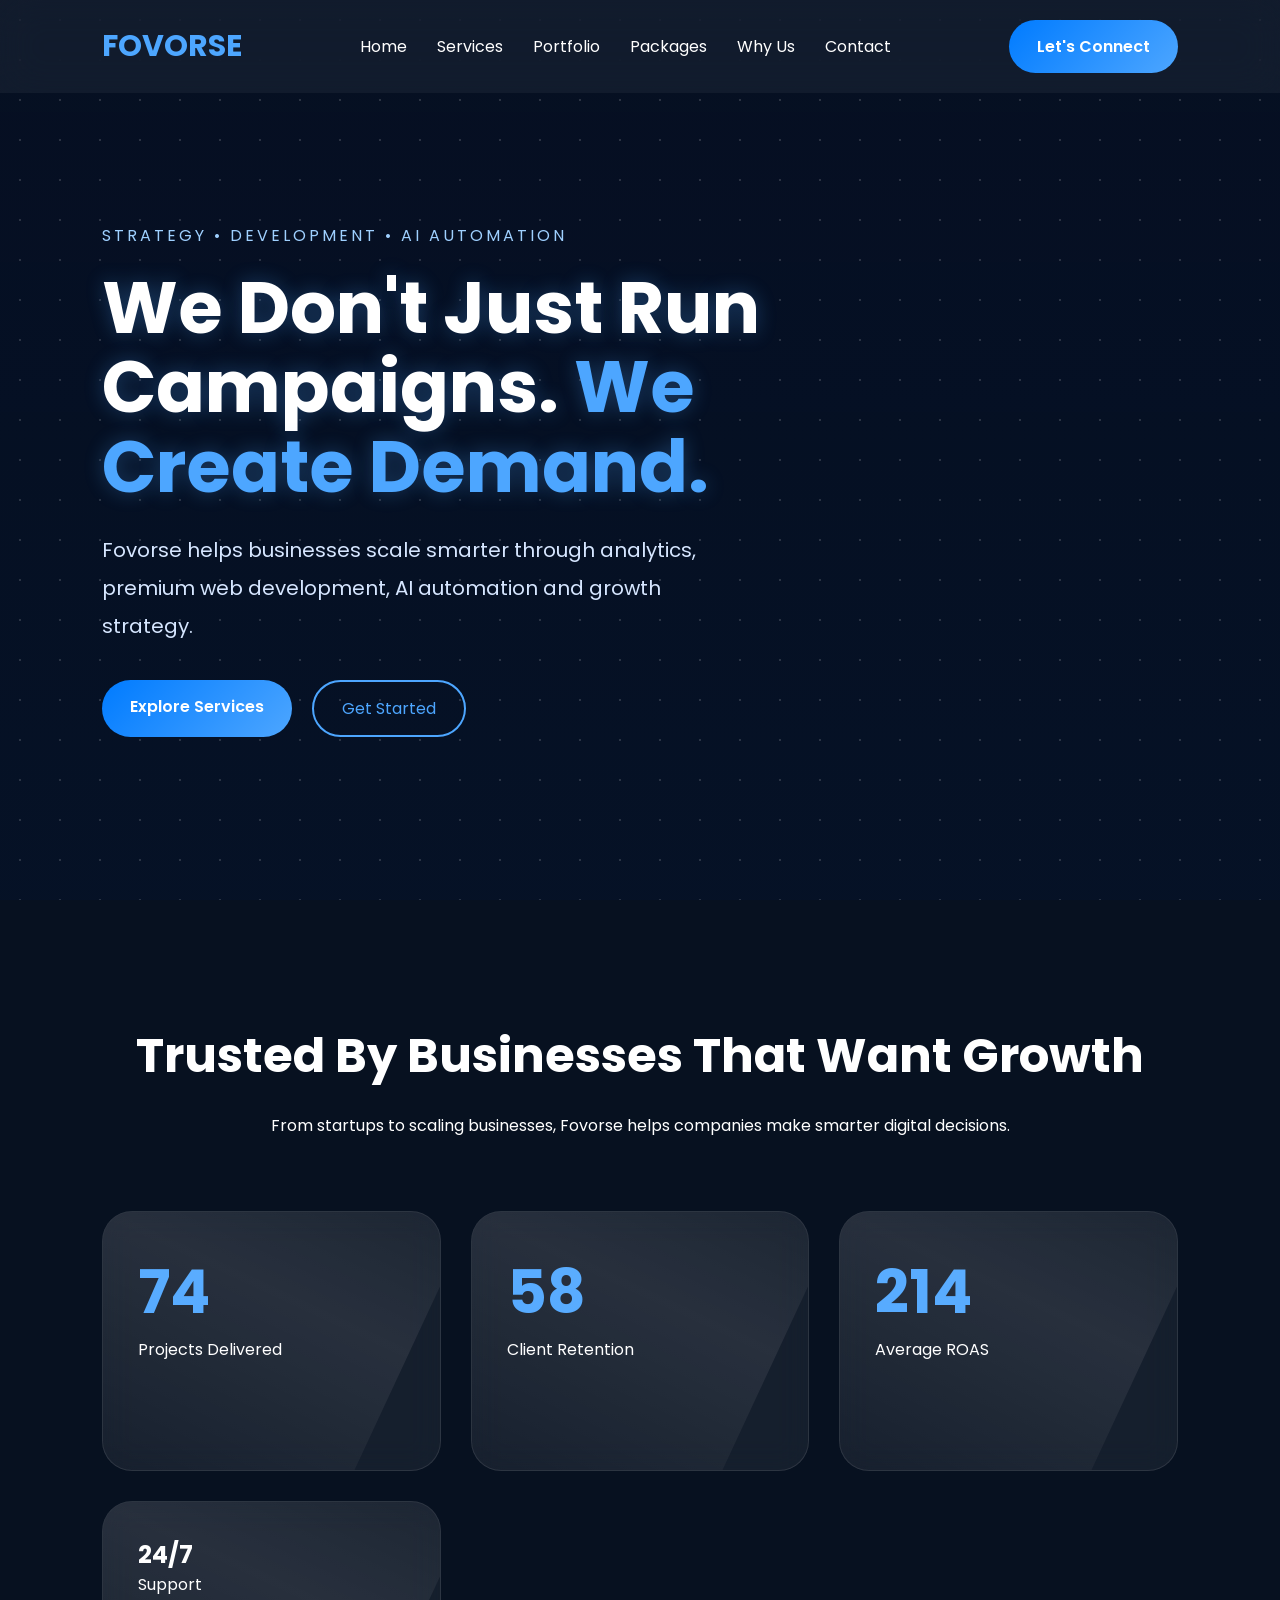
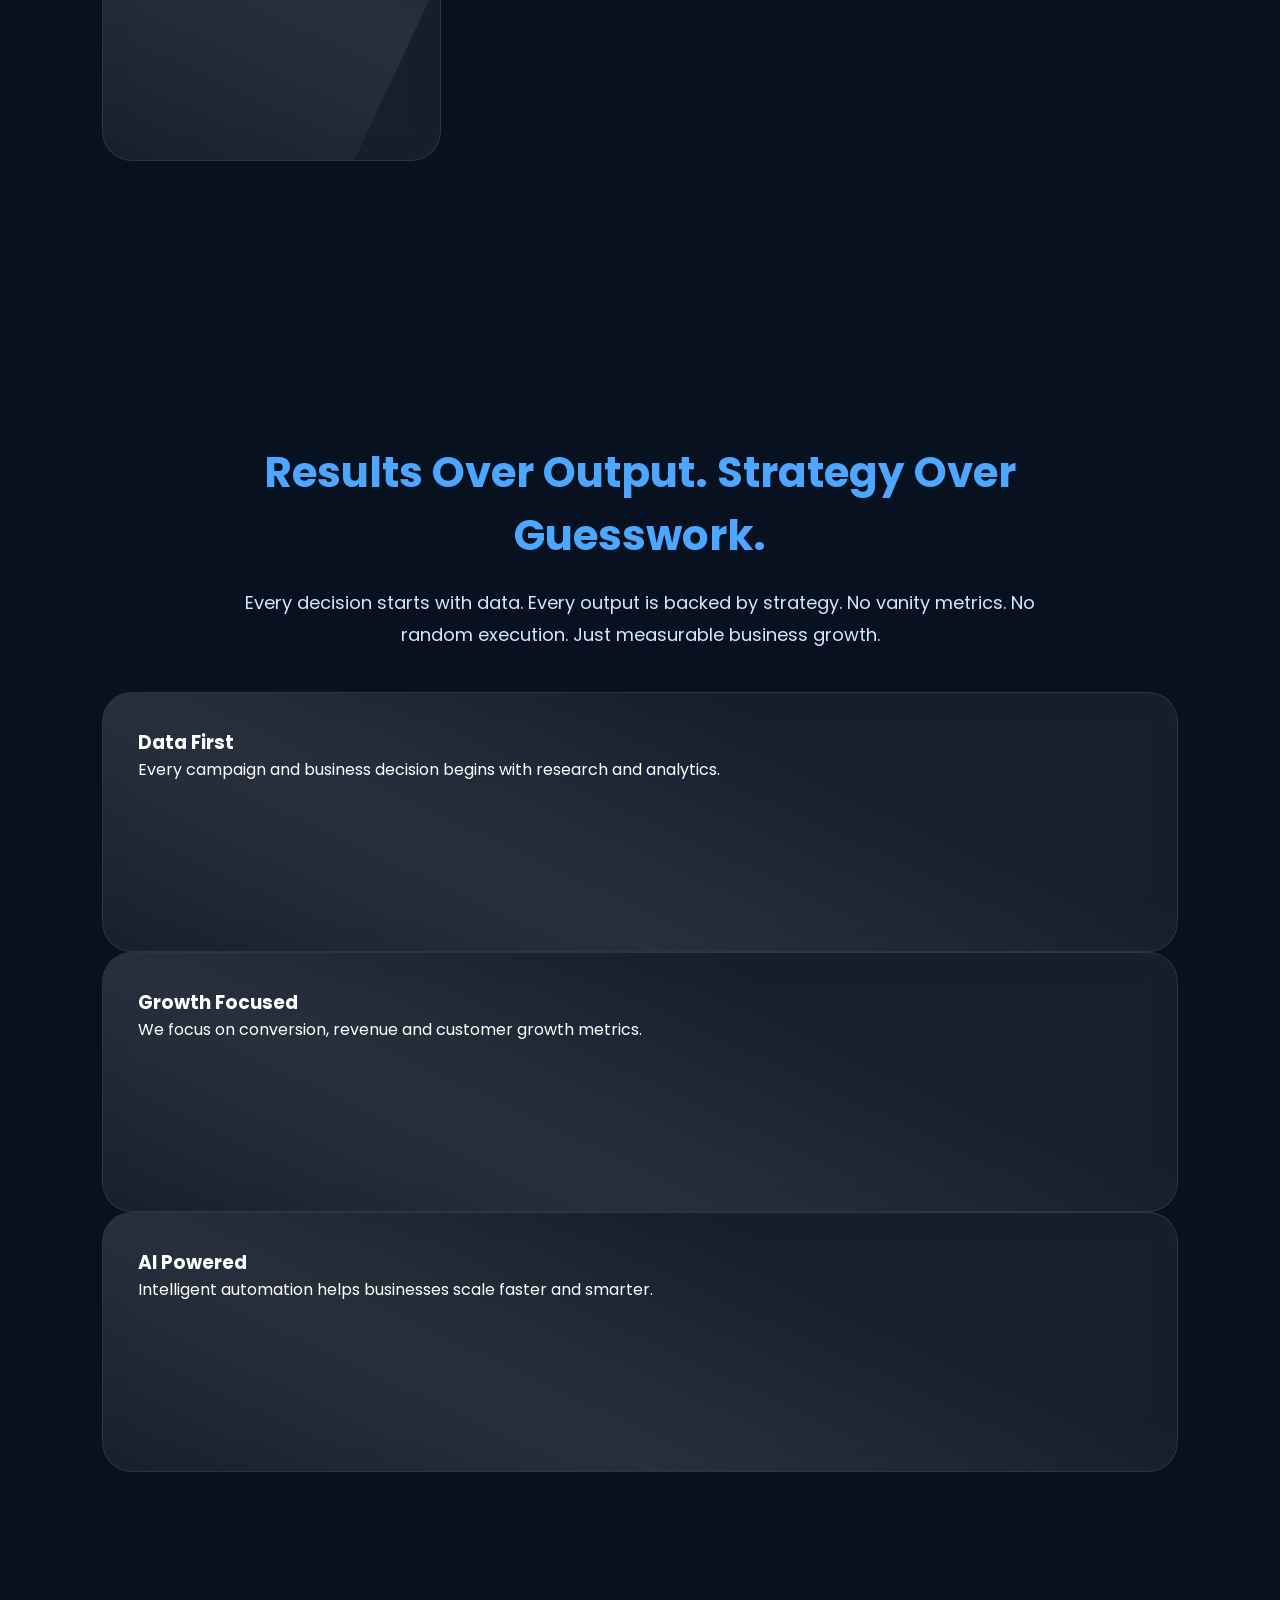
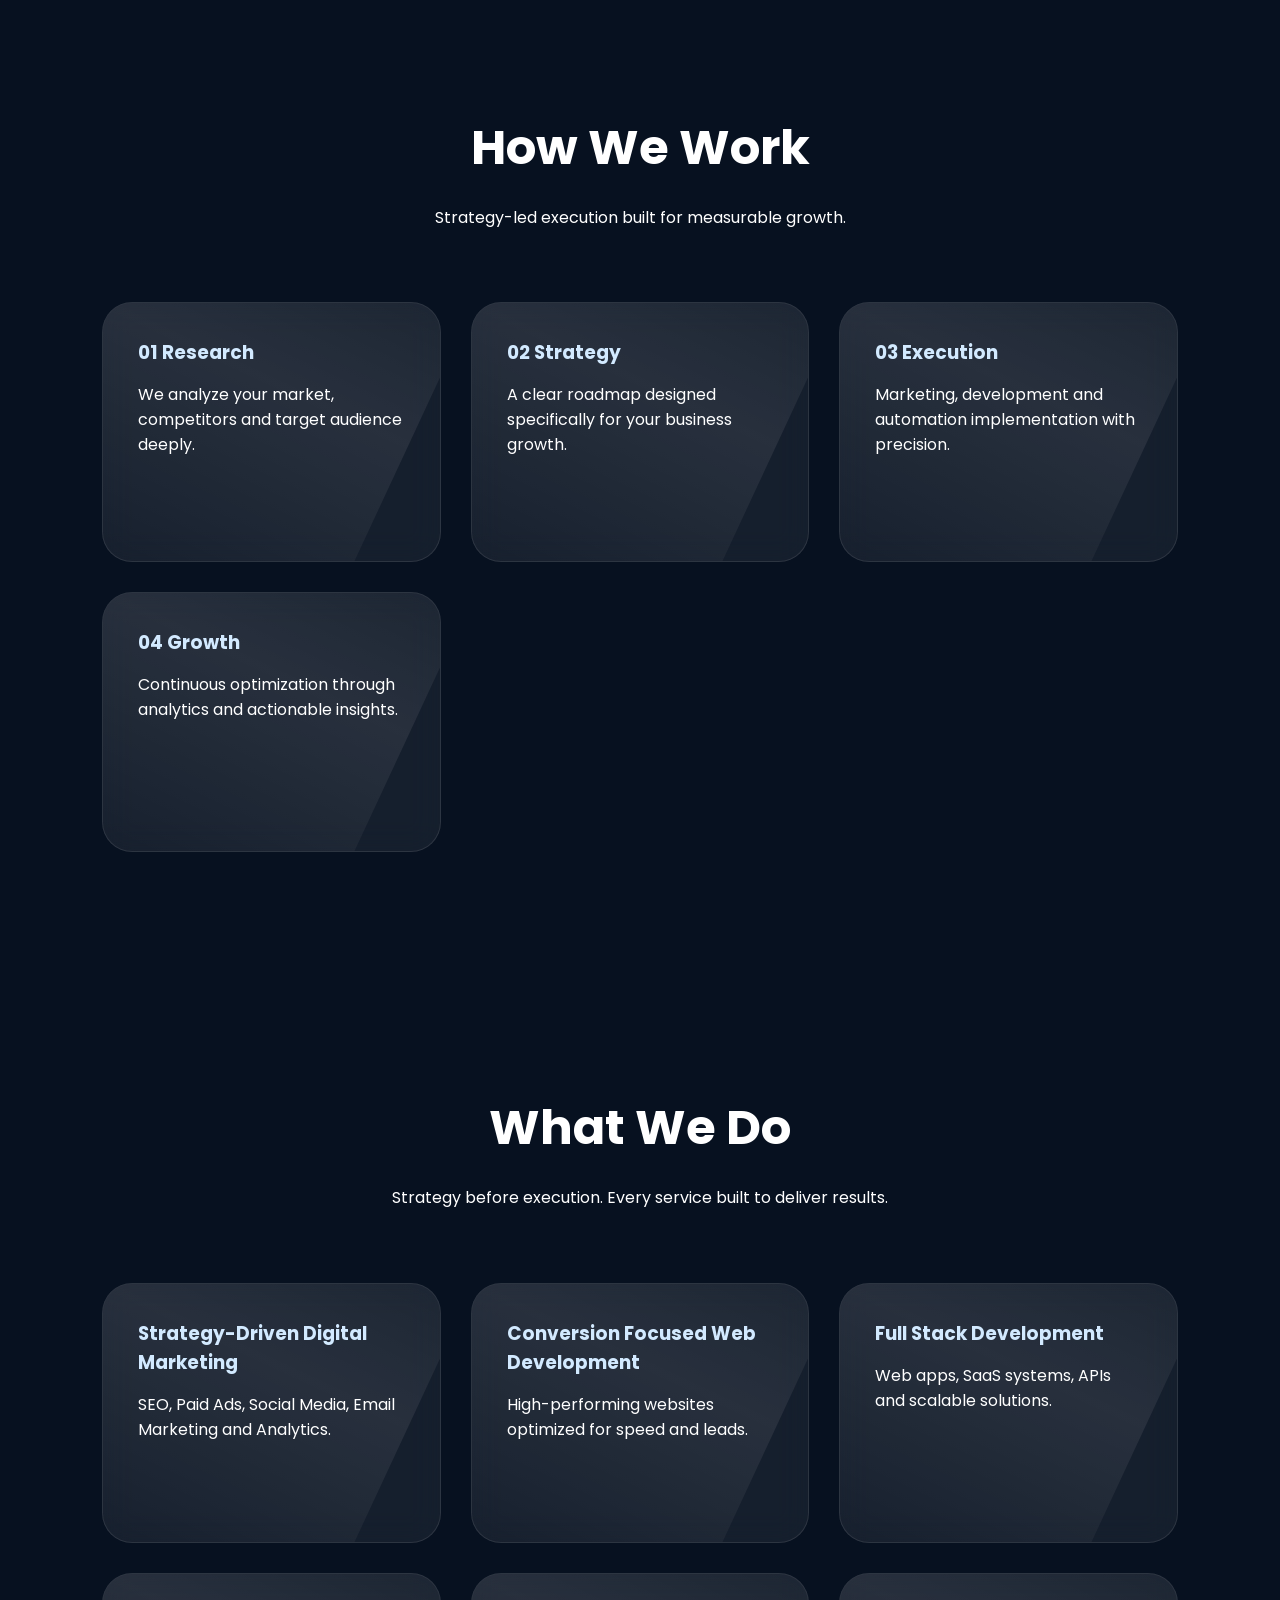
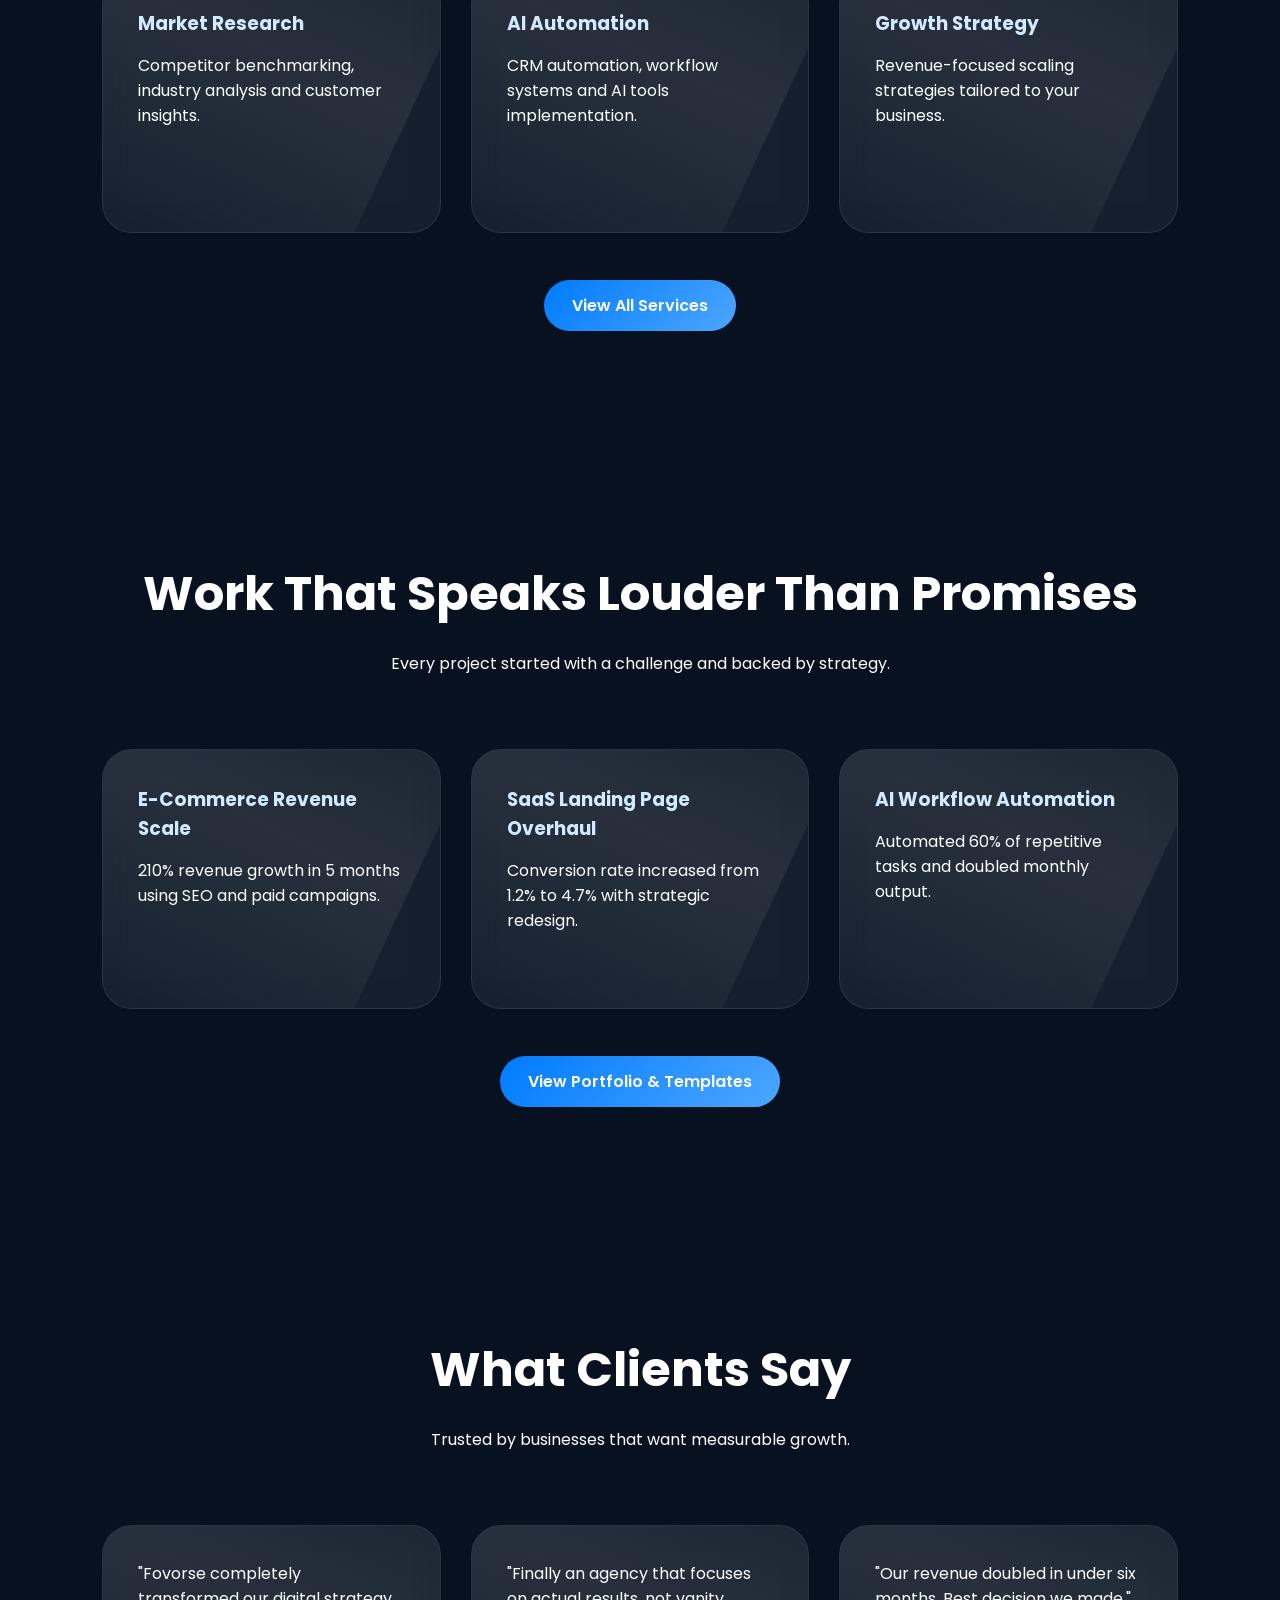
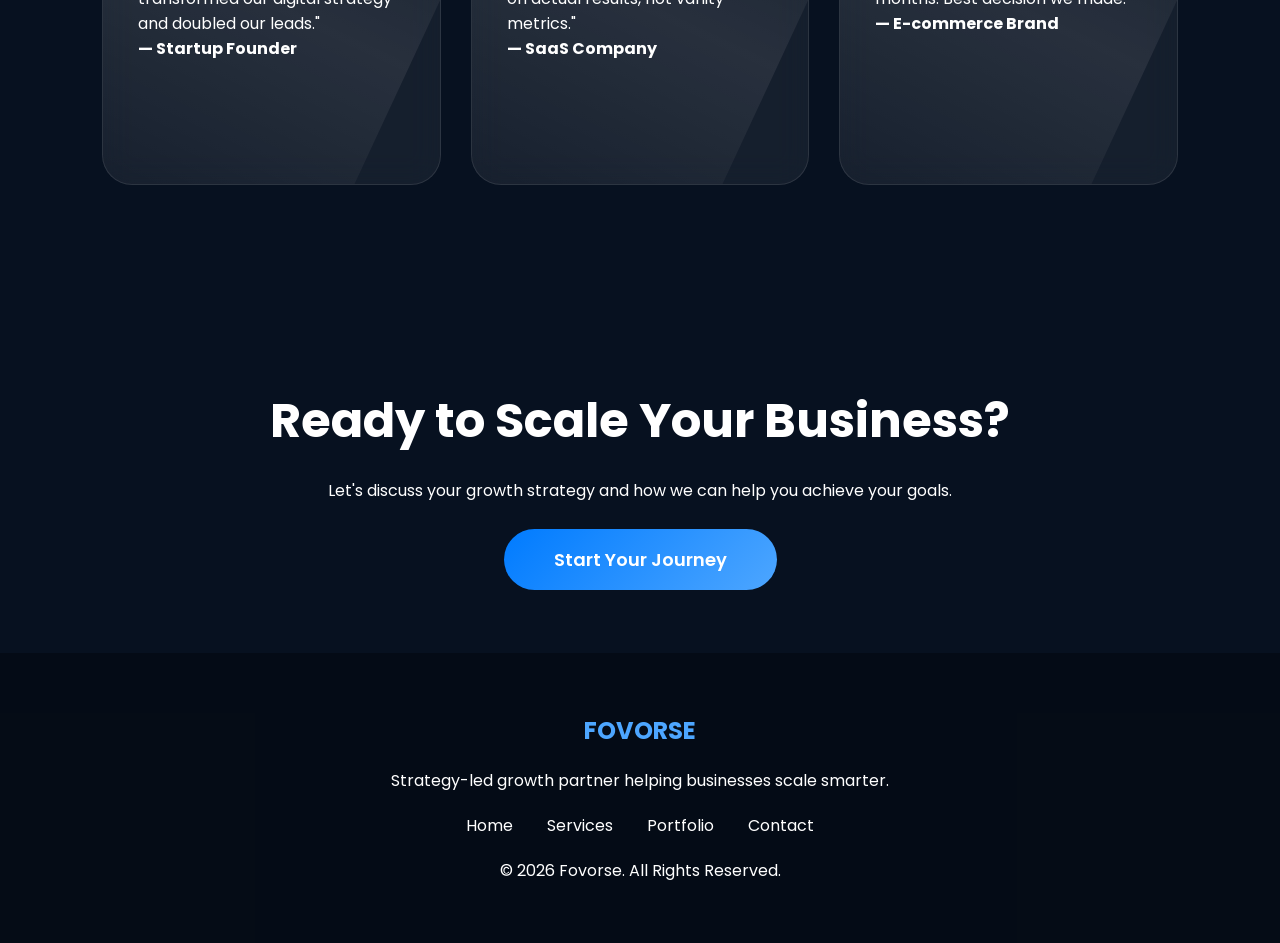
==== commit 39b56ca4: "bg-videos changes are done" ====
--- a/index.html
+++ b/index.html
@@ -13,8 +13,14 @@
 
     <!-- VIDEO BACKGROUND WITH SMOOTH TRANSITIONS -->
     <div class="video-container">
-        <video id="bgVideo" autoplay muted playsinline>
+        <video id="bgVideo1" class="bg-video active" autoplay muted playsinline loop>
             <source src="bg-video.mp4" type="video/mp4">
+        </video>
+        <video id="bgVideo2" class="bg-video" autoplay muted playsinline loop>
+            <source src="bg-video-2.mp4" type="video/mp4">
+        </video>
+        <video id="bgVideo3" class="bg-video" autoplay muted playsinline loop>
+            <source src="bg-video-3.mp4" type="video/mp4">
         </video>
         <div class="overlay"></div>
     </div>
--- a/style.css
+++ b/style.css
@@ -32,6 +32,13 @@
     top:50%;
     left:50%;
     transform: translate(-50%, -50%) scale(1.35);
+    opacity: 0;
+    transition: opacity 1.5s ease-in-out;
+    filter: brightness(1.15) saturate(1.08);
+}
+
+.video-container video.active{
+    opacity: 1;
 }
 
 .overlay{
@@ -40,7 +47,7 @@
     height:100%;
     top:0;
     left:0;
-    background: linear-gradient(rgba(5,15,35,.90), rgba(6,18,40,.94));
+    background: linear-gradient(rgba(5,15,35,.70), rgba(6,18,40,.75));
 }
 
 /* PARTICLES */
